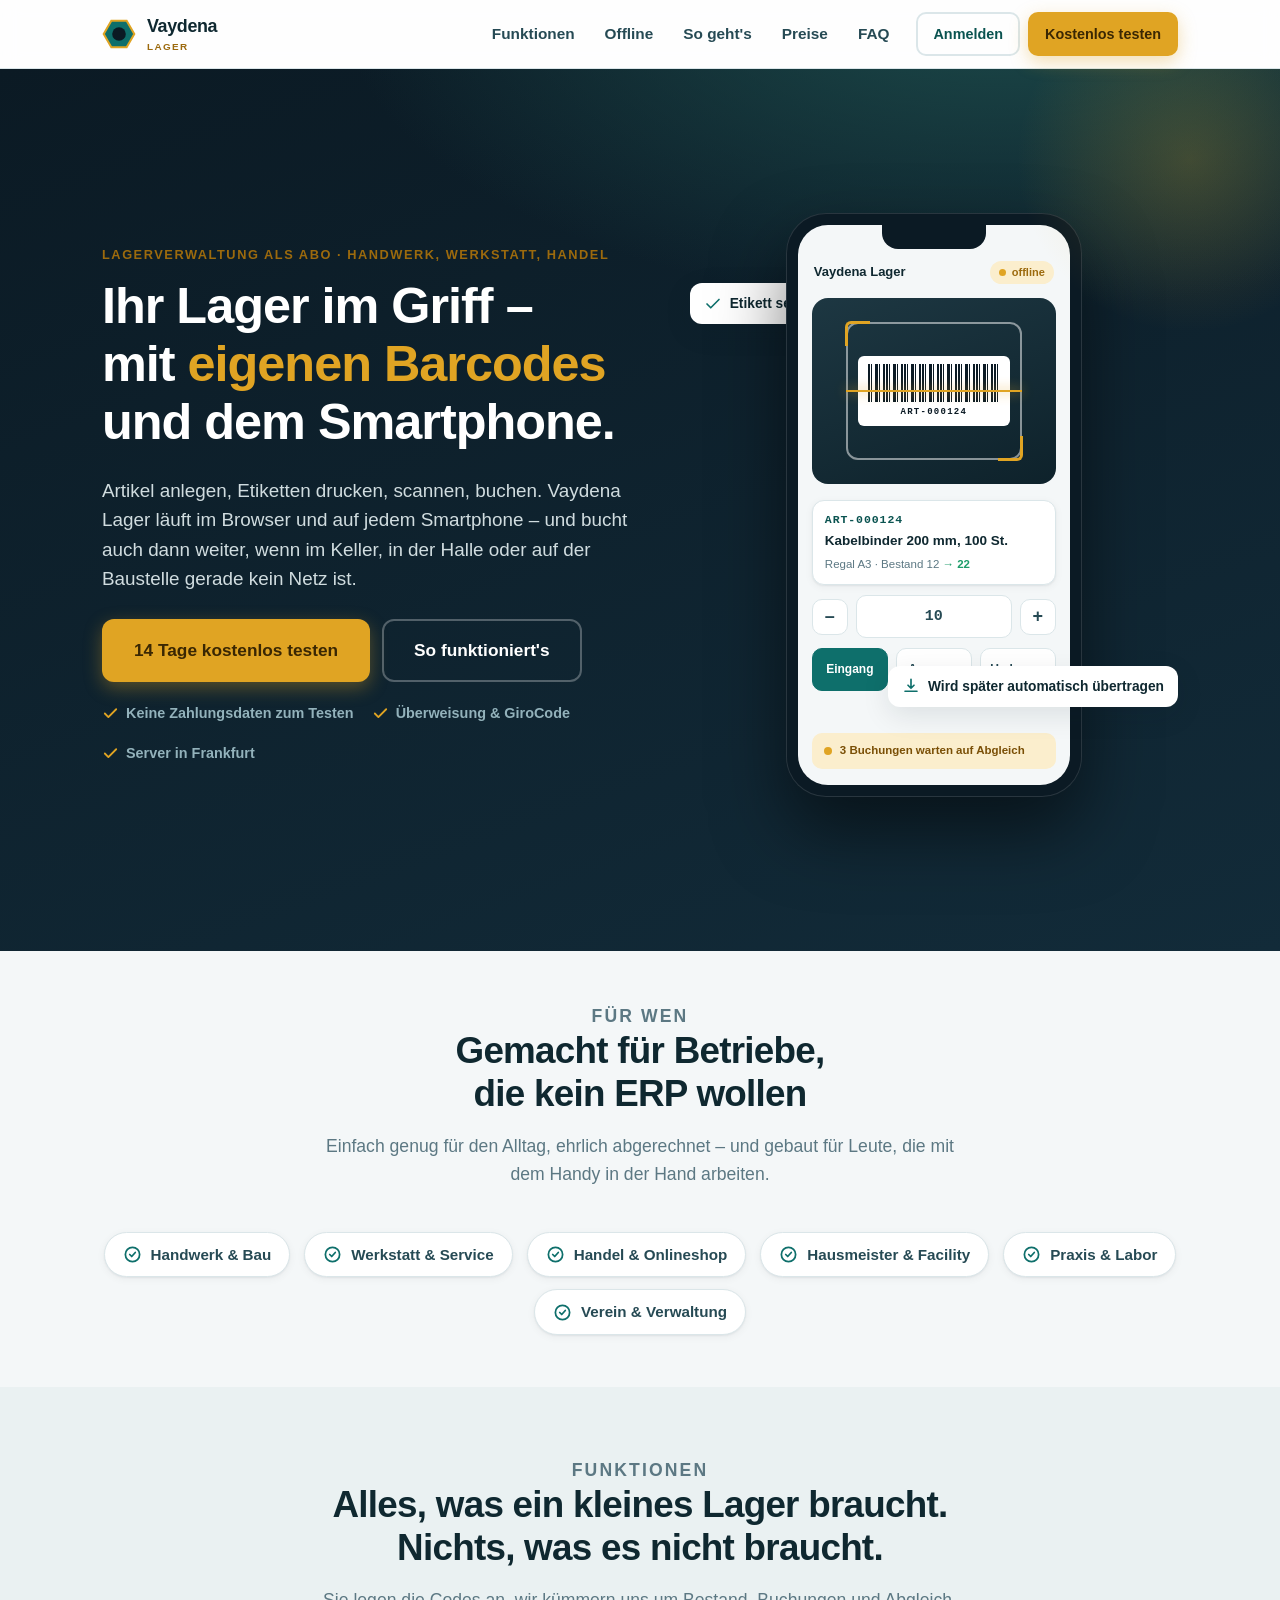
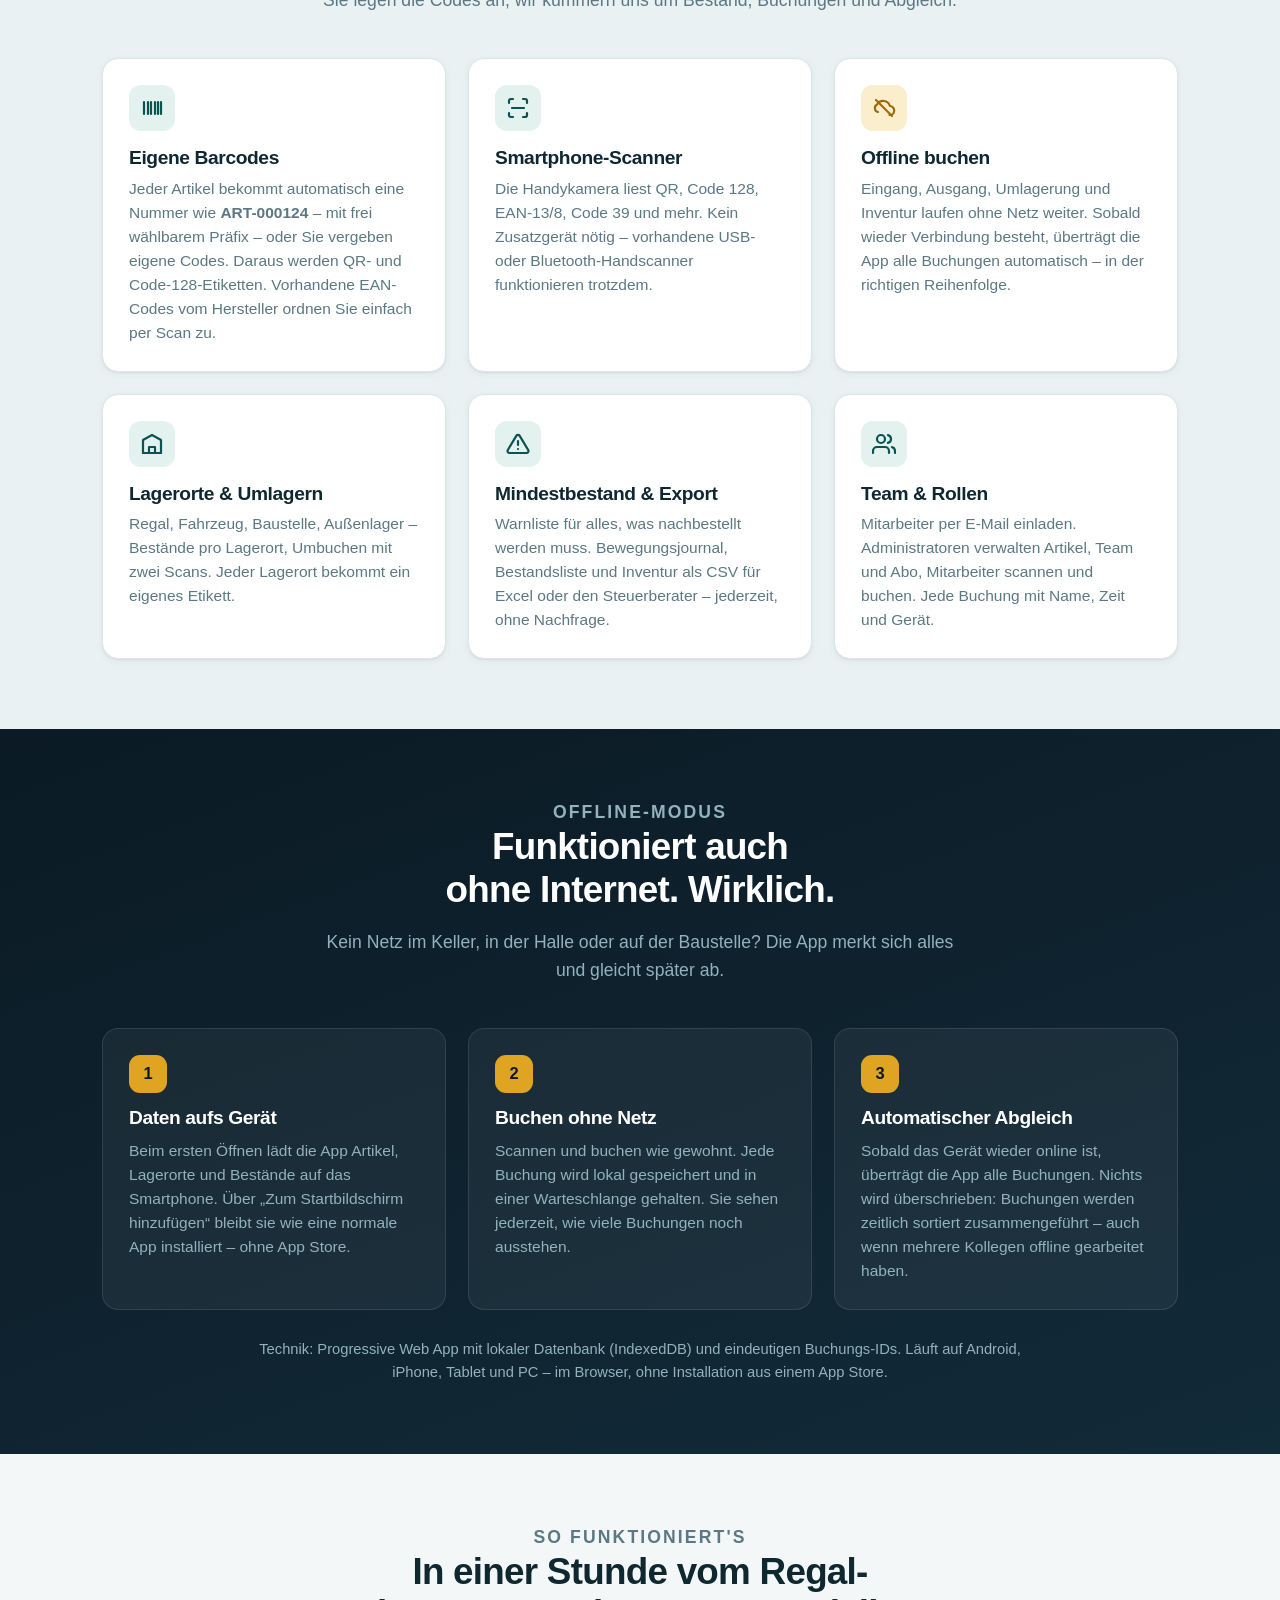
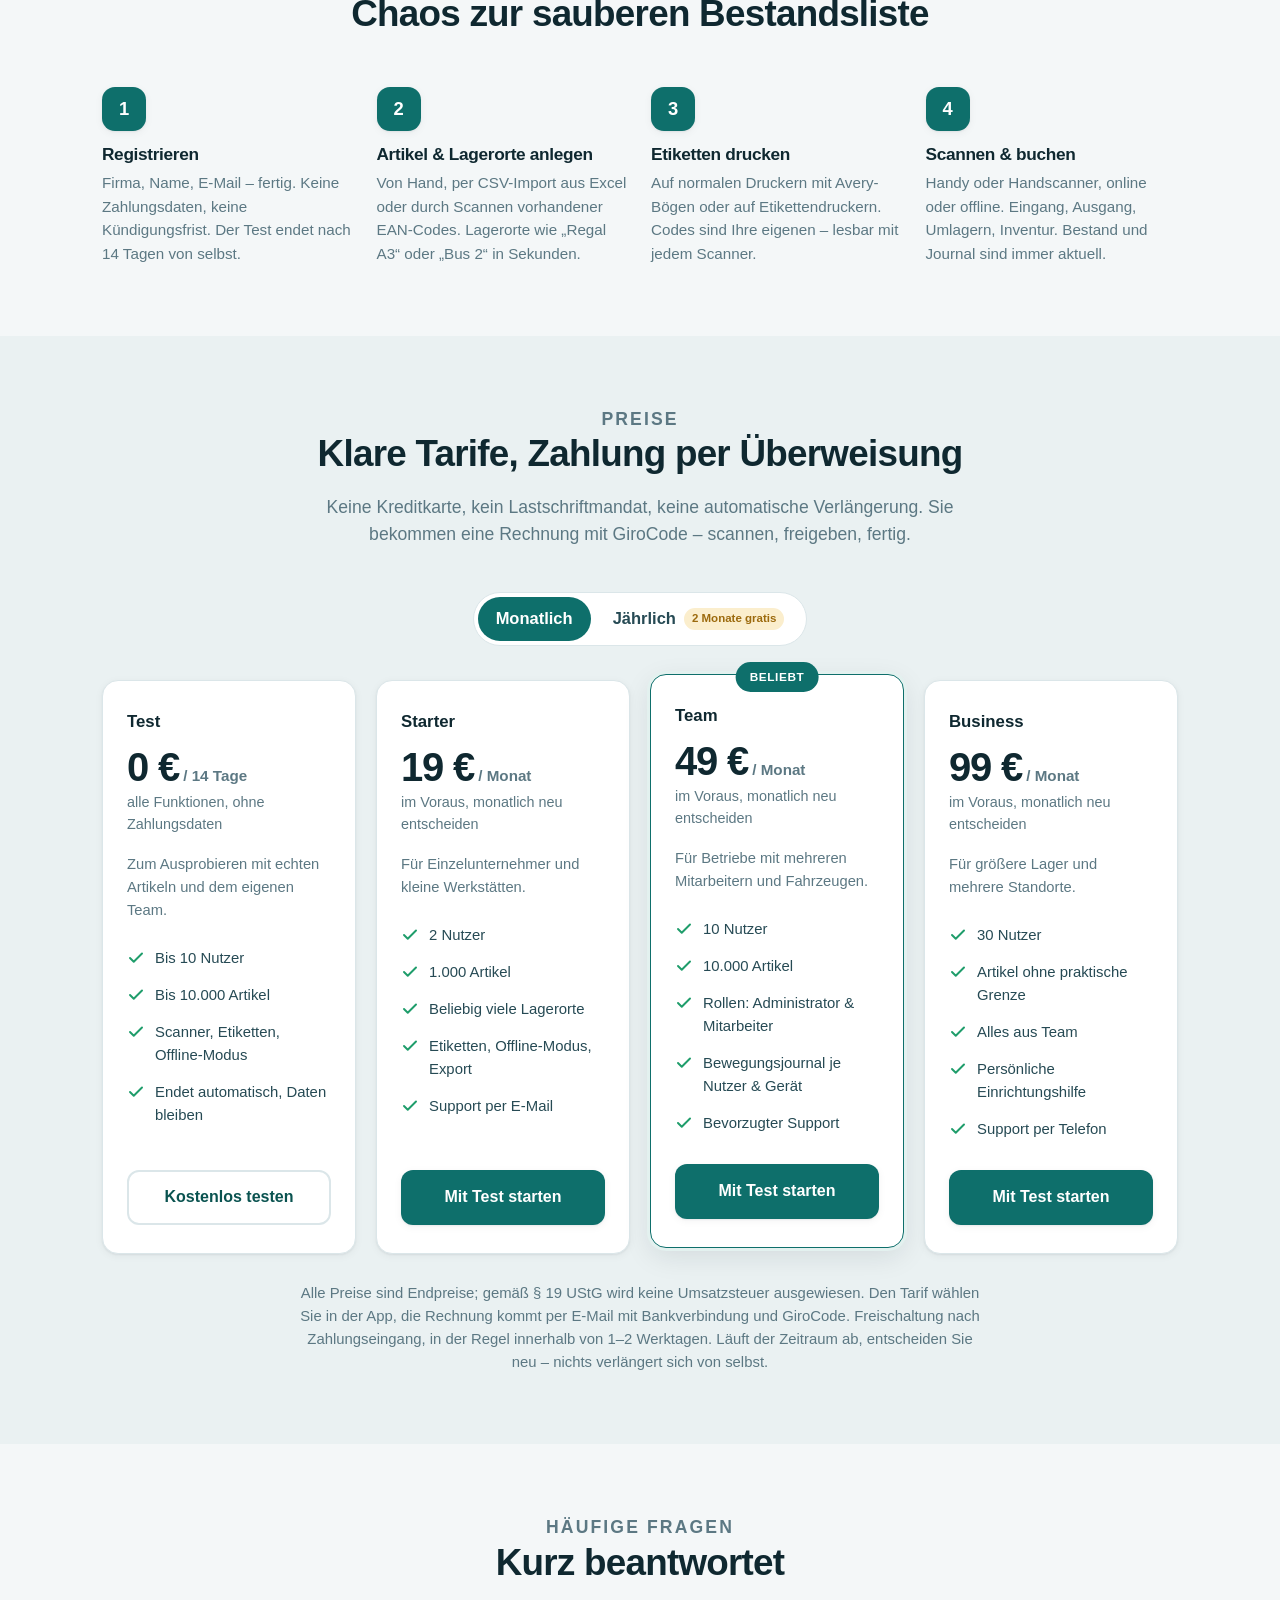
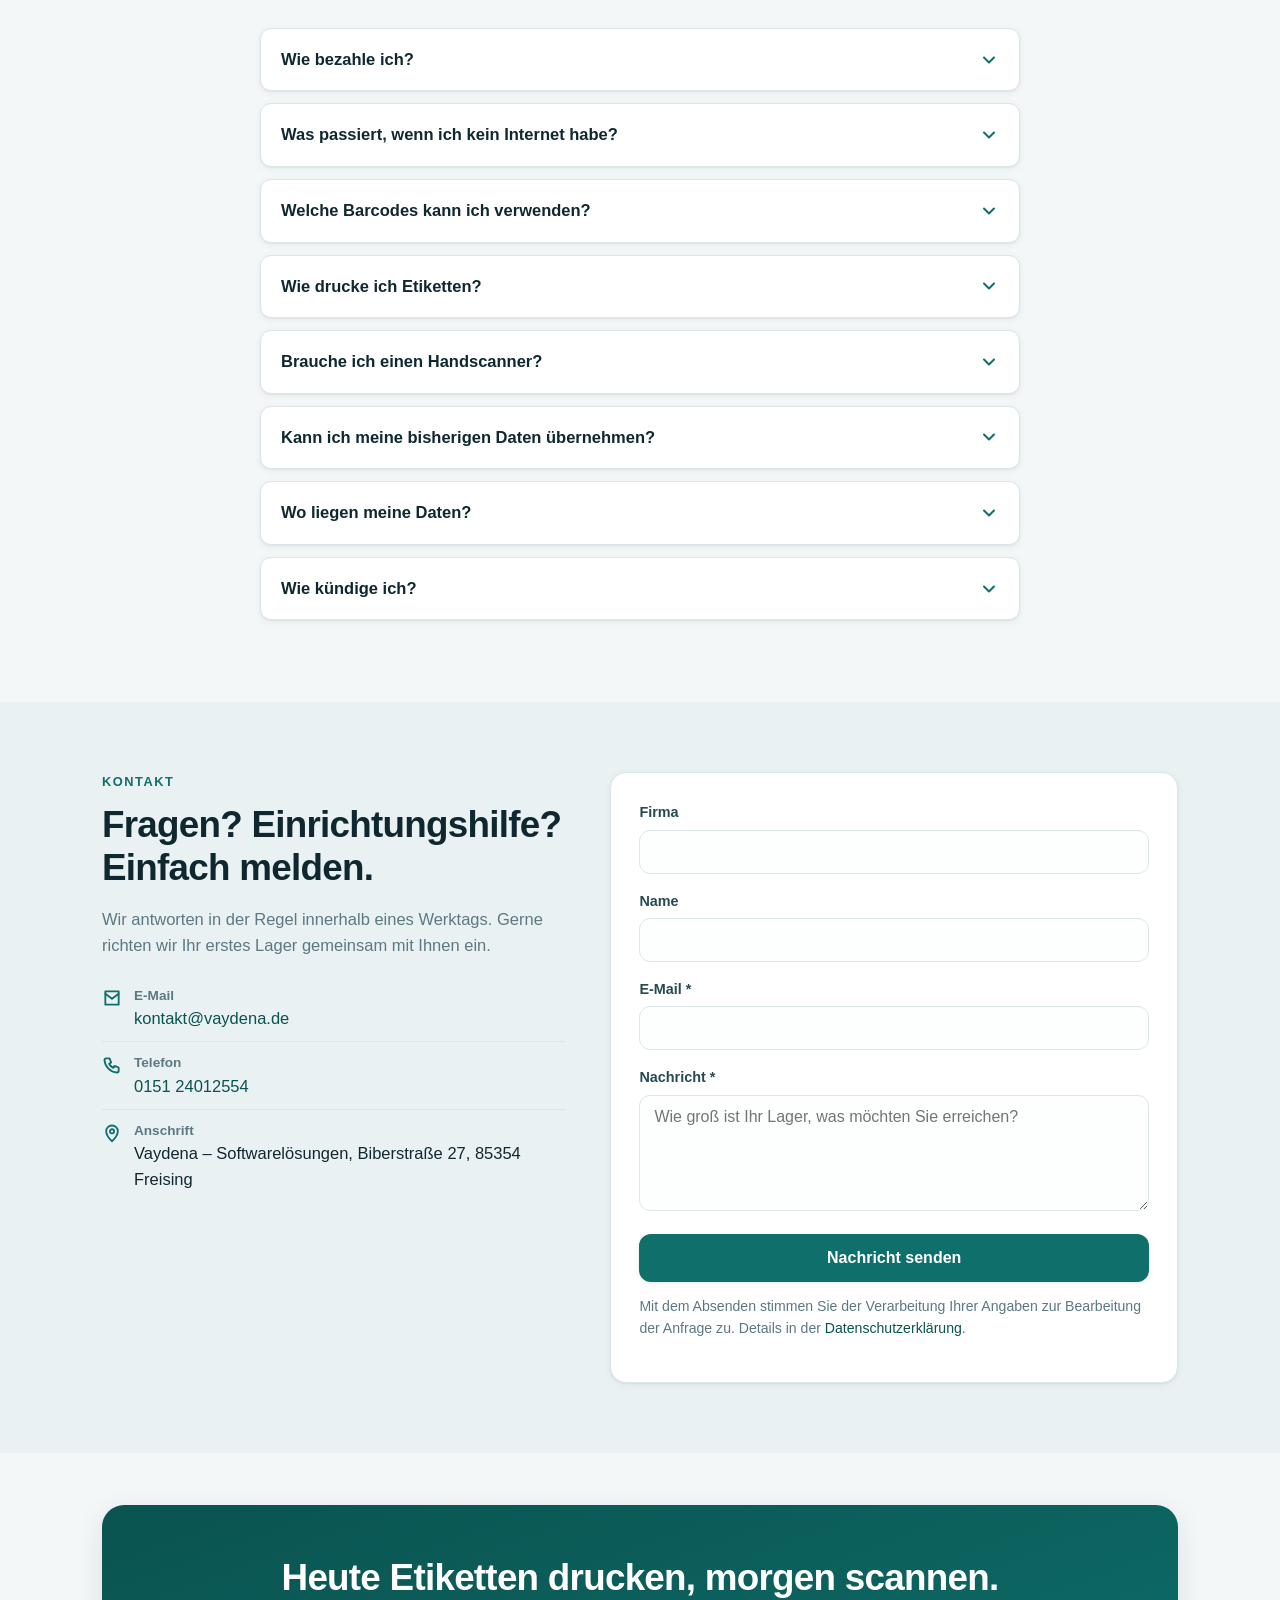
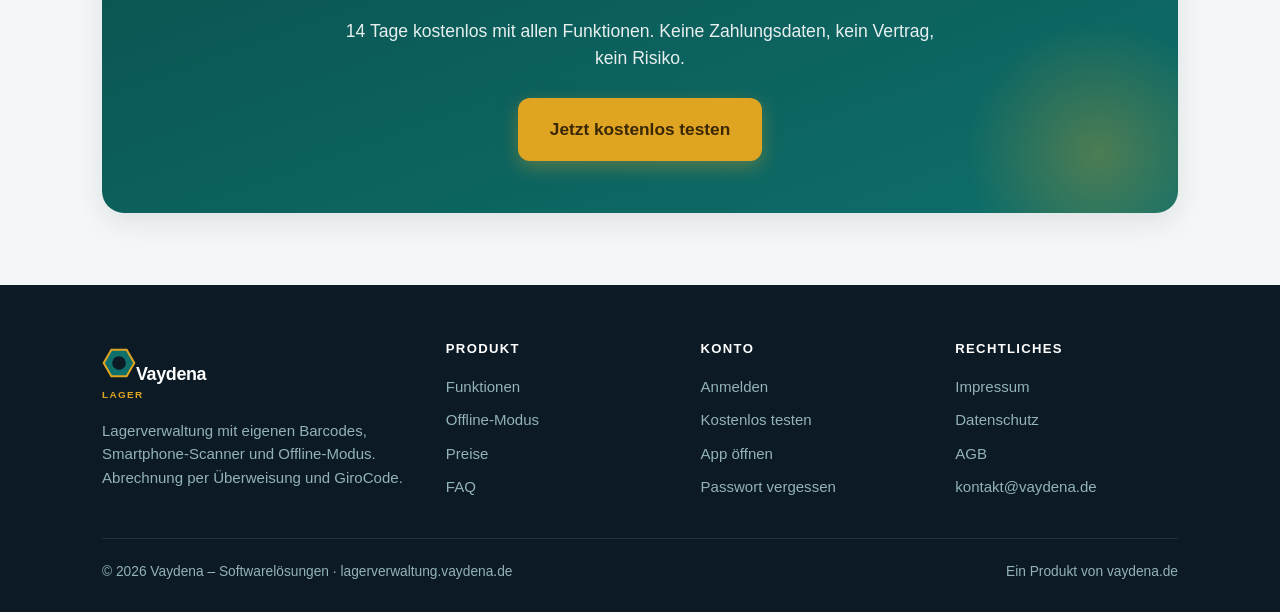
==== index.html @ b8dba784 "Vaydena Lager v1: PWA, Supabase-Functions, Tests und Deploy-Workflow - Statische App (index, registr" ====
<!doctype html>
<html lang="de">
<head>
<meta charset="utf-8">
<meta name="viewport" content="width=device-width,initial-scale=1">
<title>Vaydena Lager – Lagerverwaltung mit eigenen Barcodes, Smartphone-Scanner und Offline-Modus</title>
<meta name="description" content="Lagerverwaltung als Abo für kleine und mittlere Betriebe: Artikel anlegen, eigene Barcode-Etiketten drucken, mit dem Smartphone scannen und buchen – auch ohne Internet. Zahlung per Überweisung und GiroCode. 14 Tage kostenlos testen.">
<link rel="canonical" href="https://lagerverwaltung.vaydena.de/">
<meta property="og:type" content="website">
<meta property="og:title" content="Vaydena Lager – Lagerverwaltung mit Smartphone-Scanner und Offline-Modus">
<meta property="og:description" content="Eigene Barcodes drucken, per Smartphone scannen, offline buchen. Ab 19 € im Monat, Zahlung per Überweisung oder GiroCode.">
<meta property="og:url" content="https://lagerverwaltung.vaydena.de/">
<meta property="og:image" content="https://lagerverwaltung.vaydena.de/assets/icons/icon-512.png">
<meta name="theme-color" content="#0b1a24">
<link rel="icon" href="assets/icons/favicon-32.png" sizes="32x32">
<link rel="apple-touch-icon" href="assets/icons/apple-touch-icon.png">
<link rel="stylesheet" href="assets/app.css">
<style>
  /* Hero-Visual: Smartphone mit Scanner */
  .hero-visual{position:relative;display:flex;justify-content:center;align-items:center;min-height:560px}
  .phone{width:296px;background:#0b1a24;border-radius:40px;padding:12px;position:relative;
    box-shadow:0 34px 70px rgba(0,0,0,.5),0 0 0 1px rgba(255,255,255,.12) inset}
  .phone::before{content:"";position:absolute;top:12px;left:50%;transform:translateX(-50%);width:104px;height:24px;background:#0b1a24;border-radius:0 0 16px 16px;z-index:2}
  .phone-screen{background:#f4f7f8;border-radius:30px;overflow:hidden;min-height:560px;display:flex;flex-direction:column;color:var(--ink)}
  .ph-top{display:flex;justify-content:space-between;align-items:center;padding:36px 16px 10px;font-weight:800;font-size:13px}
  .ph-top .st{font-weight:700;font-size:11px;padding:3px 9px;border-radius:999px;background:var(--gold-l);color:var(--gold-d);display:flex;gap:6px;align-items:center}
  .ph-top .st i{width:7px;height:7px;border-radius:50%;background:var(--gold);display:inline-block}
  .ph-cam{margin:4px 14px;background:linear-gradient(160deg,#1d3742,#0e222b);border-radius:16px;height:186px;position:relative;overflow:hidden;display:grid;place-items:center}
  .ph-frame{position:absolute;inset:24px 34px;border:2px solid rgba(255,255,255,.5);border-radius:12px}
  .ph-frame::before,.ph-frame::after{content:"";position:absolute;width:22px;height:22px;border:3px solid var(--gold)}
  .ph-frame::before{top:-3px;left:-3px;border-right:0;border-bottom:0;border-radius:6px 0 0 0}
  .ph-frame::after{bottom:-3px;right:-3px;border-left:0;border-top:0;border-radius:0 0 6px 0}
  .ph-code{width:152px;background:#fff;border-radius:6px;padding:8px 10px 6px;display:flex;flex-direction:column;align-items:center;gap:4px;position:relative}
  .ph-bars{width:100%;height:38px;background:repeating-linear-gradient(90deg,#0b1a24 0 2px,#fff 2px 3px,#0b1a24 3px 4px,#fff 4px 7px,#0b1a24 7px 10px,#fff 10px 11px,#0b1a24 11px 12px,#fff 12px 15px,#0b1a24 15px 17px,#fff 17px 18px)}
  .ph-code small{font-size:9px;letter-spacing:.14em;color:#0b1a24;font-weight:700;font-family:ui-monospace,Menlo,Consolas,monospace}
  .ph-laser{position:absolute;left:34px;right:34px;height:2px;background:var(--gold);box-shadow:0 0 12px var(--gold);animation:laser 2.4s ease-in-out infinite}
  @keyframes laser{0%,100%{top:40px}50%{top:146px}}
  .ph-hit{margin:12px 14px 0;background:#fff;border:1px solid var(--line);border-radius:12px;padding:10px 12px;box-shadow:var(--shadow-s);font-size:13px}
  .ph-hit b{display:block;font-size:11.5px;color:var(--primary-d);letter-spacing:.08em;font-family:ui-monospace,Menlo,Consolas,monospace}
  .ph-hit span{display:block;font-weight:700;font-size:13.5px;margin:2px 0}
  .ph-hit small{color:var(--muted);font-size:11.5px}
  .ph-hit small em{color:var(--ok);font-style:normal;font-weight:800}
  .ph-qty{display:flex;align-items:center;gap:8px;margin:10px 14px 0;font-size:12px;font-weight:700;color:var(--ink-2)}
  .ph-qty span{flex:1;background:#fff;border:1px solid var(--line);border-radius:10px;padding:9px 12px;text-align:center;font-size:15px;font-family:ui-monospace,Menlo,Consolas,monospace}
  .ph-qty b{width:36px;height:36px;border-radius:10px;background:#fff;border:1px solid var(--line);display:grid;place-items:center;font-size:18px}
  .ph-actions{display:grid;grid-template-columns:1fr 1fr 1fr;gap:8px;margin:10px 14px 0}
  .ph-actions span{display:block;text-align:center;padding:11px 4px;border-radius:10px;font-weight:800;font-size:12px;background:#fff;border:1px solid var(--line);color:var(--ink-2)}
  .ph-actions span.in{background:var(--primary);color:#fff;border-color:var(--primary)}
  .ph-queue{margin:auto 14px 16px;display:flex;align-items:center;gap:8px;font-size:11.5px;color:#7a4f06;background:var(--gold-l);border-radius:10px;padding:9px 12px;font-weight:700}
  .ph-queue i{width:8px;height:8px;border-radius:50%;background:var(--gold);display:inline-block;animation:pulse 1.4s infinite}
  @keyframes pulse{50%{opacity:.3}}
  .hero-visual .tag{position:absolute;background:#fff;color:var(--ink);border-radius:12px;padding:10px 14px;font-weight:700;font-size:.86rem;box-shadow:var(--shadow-m);display:flex;gap:8px;align-items:center;white-space:nowrap}
  .hero-visual .tag svg{width:18px;height:18px;color:var(--primary);flex:0 0 auto}
  .tag.t1{left:0;top:70px}.tag.t2{right:0;bottom:90px}
  @media (max-width:1000px){.hero-visual .tag{display:none}}
  @media (max-width:900px){.hero-visual{min-height:0}.phone{width:270px}.phone-screen{min-height:520px}}

  /* Offline-Erklärung */
  .ofx{background:rgba(255,255,255,.05);border:1px solid rgba(255,255,255,.1);border-radius:var(--radius);padding:26px}
  .ofx .k{display:inline-grid;place-items:center;width:38px;height:38px;border-radius:11px;background:var(--gold);color:var(--navy);font-weight:800;margin-bottom:14px}
  .ofx h3{color:#fff}
  .ofx p{color:var(--navy-muted);margin:0;font-size:.97rem}
  .technote{margin:28px auto 0;text-align:center;color:var(--navy-muted);font-size:.92rem;max-width:52em}

  /* Preise */
  .ptoggle-wrap{text-align:center;margin-bottom:34px}
  .ptoggle{display:inline-flex;background:var(--surface);border:1px solid var(--line);border-radius:999px;padding:4px;gap:4px}
  .ptoggle button{border:0;background:none;padding:9px 18px;border-radius:999px;font:inherit;font-weight:700;color:var(--ink-2);cursor:pointer;display:flex;align-items:center;gap:8px}
  .ptoggle button.on{background:var(--primary);color:#fff}
  .ptoggle .save{font-size:.72rem;background:var(--gold-l);color:var(--gold-d);padding:2px 8px;border-radius:999px}
  .ptoggle button.on .save{background:var(--gold);color:var(--navy)}
  .pricenote{max-width:46em;margin:28px auto 0;text-align:center;color:var(--muted);font-size:.93rem}

  /* Kontakt */
  .contact{display:grid;grid-template-columns:.9fr 1.1fr;gap:44px;align-items:start}
  .contact .card{background:var(--surface);border:1px solid var(--line);border-radius:var(--radius);padding:28px;box-shadow:var(--shadow-s)}
  .contact .kv{display:flex;gap:12px;align-items:flex-start;padding:10px 0;border-bottom:1px solid var(--line)}
  .contact .kv:last-child{border-bottom:0}
  .contact .kv svg{width:20px;height:20px;color:var(--primary);flex:0 0 auto;margin-top:3px}
  .contact .kv b{display:block;font-size:.85rem;color:var(--muted);font-weight:600}
  .hp{position:absolute;left:-9999px;top:-9999px;height:0;width:0;opacity:0}
  @media (max-width:900px){.contact{grid-template-columns:1fr}}
</style>
<script type="application/ld+json">
{"@context":"https://schema.org","@type":"SoftwareApplication","name":"Vaydena Lager","applicationCategory":"BusinessApplication","operatingSystem":"Web, Android, iOS (Progressive Web App)","url":"https://lagerverwaltung.vaydena.de/","description":"Lagerverwaltung mit eigenen Barcodes, Smartphone-Scanner und Offline-Modus. Abrechnung per Überweisung und GiroCode.","offers":[{"@type":"Offer","name":"Starter","price":"19","priceCurrency":"EUR"},{"@type":"Offer","name":"Team","price":"49","priceCurrency":"EUR"},{"@type":"Offer","name":"Business","price":"99","priceCurrency":"EUR"}],"provider":{"@type":"Organization","name":"Vaydena – Softwarelösungen","url":"https://vaydena.de"}}
</script>
</head>
<body>

<header class="site"><div class="wrap">
  <div class="nav">
    <a class="brand" href="index.html" aria-label="Vaydena Lager – Startseite">
      <svg class="logo" viewBox="0 0 40 40" aria-hidden="true"><path d="M38 20 29 35.6H11L2 20 11 4.4h18z" fill="#0e6f6b"/><circle cx="20" cy="20" r="8" fill="#0b1a24"/><path d="M38 20 29 35.6H11L2 20 11 4.4h18z" fill="none" stroke="#e0a423" stroke-width="2.4"/></svg>
      <span>Vaydena<small>Lager</small></span>
    </a>
    <div class="spacer"></div>
    <nav class="nav-links" aria-label="Hauptnavigation">
      <a href="#funktionen">Funktionen</a>
      <a href="#offline">Offline</a>
      <a href="#ablauf">So geht's</a>
      <a href="#preise">Preise</a>
      <a href="#faq">FAQ</a>
    </nav>
    <div class="nav-cta">
      <a class="btn ghost sm" href="anmelden.html">Anmelden</a>
      <a class="btn gold sm" href="registrieren.html">Kostenlos testen</a>
    </div>
    <button class="nav-toggle" aria-label="Menü öffnen"><svg viewBox="0 0 24 24" fill="none" stroke="currentColor" stroke-width="2.2" stroke-linecap="round"><path d="M4 7h16M4 12h16M4 17h16"/></svg></button>
  </div>
  <div class="mobile-menu">
    <a href="#funktionen">Funktionen</a>
    <a href="#offline">Offline-Modus</a>
    <a href="#ablauf">So funktioniert's</a>
    <a href="#preise">Preise</a>
    <a href="#faq">FAQ</a>
    <a href="anmelden.html">Anmelden</a>
    <a href="registrieren.html">Kostenlos testen</a>
  </div>
</div></header>

<section class="hero">
  <div class="wrap">
    <div>
      <p class="eyebrow gold">Lagerverwaltung als Abo · Handwerk, Werkstatt, Handel</p>
      <h1>Ihr Lager im Griff – mit <span class="hl">eigenen Barcodes</span> und dem Smartphone.</h1>
      <p class="lead">Artikel anlegen, Etiketten drucken, scannen, buchen. Vaydena Lager läuft im Browser und auf jedem Smartphone – und bucht auch dann weiter, wenn im Keller, in der Halle oder auf der Baustelle gerade kein Netz ist.</p>
      <div class="cta-row">
        <a class="btn gold lg" href="registrieren.html">14 Tage kostenlos testen</a>
        <a class="btn ghost on-navy lg" href="#ablauf">So funktioniert's</a>
      </div>
      <div class="trustline">
        <span><svg viewBox="0 0 24 24" fill="none" stroke="currentColor" stroke-width="2.6" stroke-linecap="round" stroke-linejoin="round"><path d="M20 6 9 17l-5-5"/></svg>Keine Zahlungsdaten zum Testen</span>
        <span><svg viewBox="0 0 24 24" fill="none" stroke="currentColor" stroke-width="2.6" stroke-linecap="round" stroke-linejoin="round"><path d="M20 6 9 17l-5-5"/></svg>Überweisung &amp; GiroCode</span>
        <span><svg viewBox="0 0 24 24" fill="none" stroke="currentColor" stroke-width="2.6" stroke-linecap="round" stroke-linejoin="round"><path d="M20 6 9 17l-5-5"/></svg>Server in Frankfurt</span>
      </div>
    </div>
    <div class="hero-visual" aria-hidden="true">
      <div class="tag t1"><svg viewBox="0 0 24 24" fill="none" stroke="currentColor" stroke-width="2.2" stroke-linecap="round" stroke-linejoin="round"><path d="M20 6 9 17l-5-5"/></svg>Etikett selbst gedruckt</div>
      <div class="phone"><div class="phone-screen">
        <div class="ph-top"><span>Vaydena Lager</span><span class="st"><i></i>offline</span></div>
        <div class="ph-cam">
          <div class="ph-frame"></div>
          <div class="ph-code"><div class="ph-bars"></div><small>ART-000124</small></div>
          <div class="ph-laser"></div>
        </div>
        <div class="ph-hit"><b>ART-000124</b><span>Kabelbinder 200 mm, 100 St.</span><small>Regal A3 · Bestand 12 <em>→ 22</em></small></div>
        <div class="ph-qty"><b>–</b><span>10</span><b>+</b></div>
        <div class="ph-actions"><span class="in">Eingang</span><span>Ausgang</span><span>Umlagern</span></div>
        <div class="ph-queue"><i></i>3 Buchungen warten auf Abgleich</div>
      </div></div>
      <div class="tag t2"><svg viewBox="0 0 24 24" fill="none" stroke="currentColor" stroke-width="2.2" stroke-linecap="round" stroke-linejoin="round"><path d="M12 3v12M8 11l4 4 4-4M4 19h16"/></svg>Wird später automatisch übertragen</div>
    </div>
  </div>
</section>

<section class="tight">
  <div class="wrap">
    <div class="sec-head"><p class="eyebrow">Für wen</p><h2>Gemacht für Betriebe, die kein ERP wollen</h2><p>Einfach genug für den Alltag, ehrlich abgerechnet – und gebaut für Leute, die mit dem Handy in der Hand arbeiten.</p></div>
    <div class="audience">
      <div class="chip"><svg viewBox="0 0 24 24" fill="none" stroke="currentColor" stroke-width="2.2" stroke-linecap="round" stroke-linejoin="round"><circle cx="12" cy="12" r="9"/><path d="m8.5 12 2.5 2.5 4.5-5"/></svg>Handwerk &amp; Bau</div>
      <div class="chip"><svg viewBox="0 0 24 24" fill="none" stroke="currentColor" stroke-width="2.2" stroke-linecap="round" stroke-linejoin="round"><circle cx="12" cy="12" r="9"/><path d="m8.5 12 2.5 2.5 4.5-5"/></svg>Werkstatt &amp; Service</div>
      <div class="chip"><svg viewBox="0 0 24 24" fill="none" stroke="currentColor" stroke-width="2.2" stroke-linecap="round" stroke-linejoin="round"><circle cx="12" cy="12" r="9"/><path d="m8.5 12 2.5 2.5 4.5-5"/></svg>Handel &amp; Onlineshop</div>
      <div class="chip"><svg viewBox="0 0 24 24" fill="none" stroke="currentColor" stroke-width="2.2" stroke-linecap="round" stroke-linejoin="round"><circle cx="12" cy="12" r="9"/><path d="m8.5 12 2.5 2.5 4.5-5"/></svg>Hausmeister &amp; Facility</div>
      <div class="chip"><svg viewBox="0 0 24 24" fill="none" stroke="currentColor" stroke-width="2.2" stroke-linecap="round" stroke-linejoin="round"><circle cx="12" cy="12" r="9"/><path d="m8.5 12 2.5 2.5 4.5-5"/></svg>Praxis &amp; Labor</div>
      <div class="chip"><svg viewBox="0 0 24 24" fill="none" stroke="currentColor" stroke-width="2.2" stroke-linecap="round" stroke-linejoin="round"><circle cx="12" cy="12" r="9"/><path d="m8.5 12 2.5 2.5 4.5-5"/></svg>Verein &amp; Verwaltung</div>
    </div>
  </div>
</section>

<section id="funktionen" class="alt">
  <div class="wrap">
    <div class="sec-head"><p class="eyebrow">Funktionen</p><h2>Alles, was ein kleines Lager braucht. Nichts, was es nicht braucht.</h2><p>Sie legen die Codes an, wir kümmern uns um Bestand, Buchungen und Abgleich.</p></div>
    <div class="grid g3">
      <div class="feature">
        <div class="ic"><svg viewBox="0 0 24 24" fill="none" stroke="currentColor" stroke-width="2.2" stroke-linecap="round"><path d="M4 6v12M8 6v12M11 6v12M15 6v12M18 6v12M21 6v12"/></svg></div>
        <h3>Eigene Barcodes</h3>
        <p>Jeder Artikel bekommt automatisch eine Nummer wie <b>ART-000124</b> – mit frei wählbarem Präfix – oder Sie vergeben eigene Codes. Daraus werden QR- und Code-128-Etiketten. Vorhandene EAN-Codes vom Hersteller ordnen Sie einfach per Scan zu.</p>
      </div>
      <div class="feature">
        <div class="ic"><svg viewBox="0 0 24 24" fill="none" stroke="currentColor" stroke-width="2.2" stroke-linecap="round" stroke-linejoin="round"><path d="M3 7V5a2 2 0 0 1 2-2h2M17 3h2a2 2 0 0 1 2 2v2M21 17v2a2 2 0 0 1-2 2h-2M7 21H5a2 2 0 0 1-2-2v-2M6 12h12"/></svg></div>
        <h3>Smartphone-Scanner</h3>
        <p>Die Handykamera liest QR, Code 128, EAN-13/8, Code 39 und mehr. Kein Zusatzgerät nötig – vorhandene USB- oder Bluetooth-Handscanner funktionieren trotzdem.</p>
      </div>
      <div class="feature gold">
        <div class="ic"><svg viewBox="0 0 24 24" fill="none" stroke="currentColor" stroke-width="2.2" stroke-linecap="round" stroke-linejoin="round"><path d="M17.5 19a4.5 4.5 0 0 0 .4-9A7 7 0 0 0 5.1 8.5 4 4 0 0 0 6 16"/><path d="m4 4 16 16"/></svg></div>
        <h3>Offline buchen</h3>
        <p>Eingang, Ausgang, Umlagerung und Inventur laufen ohne Netz weiter. Sobald wieder Verbindung besteht, überträgt die App alle Buchungen automatisch – in der richtigen Reihenfolge.</p>
      </div>
      <div class="feature">
        <div class="ic"><svg viewBox="0 0 24 24" fill="none" stroke="currentColor" stroke-width="2.2" stroke-linecap="round" stroke-linejoin="round"><path d="M3 21V8l9-5 9 5v13"/><path d="M9 21v-6h6v6M3 21h18"/></svg></div>
        <h3>Lagerorte &amp; Umlagern</h3>
        <p>Regal, Fahrzeug, Baustelle, Außenlager – Bestände pro Lagerort, Umbuchen mit zwei Scans. Jeder Lagerort bekommt ein eigenes Etikett.</p>
      </div>
      <div class="feature">
        <div class="ic"><svg viewBox="0 0 24 24" fill="none" stroke="currentColor" stroke-width="2.2" stroke-linecap="round" stroke-linejoin="round"><path d="M12 9v4M12 17h.01"/><path d="M10.3 3.9 1.8 18a2 2 0 0 0 1.7 3h17a2 2 0 0 0 1.7-3L13.7 3.9a2 2 0 0 0-3.4 0Z"/></svg></div>
        <h3>Mindestbestand &amp; Export</h3>
        <p>Warnliste für alles, was nachbestellt werden muss. Bewegungsjournal, Bestandsliste und Inventur als CSV für Excel oder den Steuerberater – jederzeit, ohne Nachfrage.</p>
      </div>
      <div class="feature">
        <div class="ic"><svg viewBox="0 0 24 24" fill="none" stroke="currentColor" stroke-width="2.2" stroke-linecap="round" stroke-linejoin="round"><path d="M17 21v-2a4 4 0 0 0-4-4H5a4 4 0 0 0-4 4v2"/><circle cx="9" cy="7" r="4"/><path d="M23 21v-2a4 4 0 0 0-3-3.87M16 3.13a4 4 0 0 1 0 7.75"/></svg></div>
        <h3>Team &amp; Rollen</h3>
        <p>Mitarbeiter per E-Mail einladen. Administratoren verwalten Artikel, Team und Abo, Mitarbeiter scannen und buchen. Jede Buchung mit Name, Zeit und Gerät.</p>
      </div>
    </div>
  </div>
</section>

<section id="offline" class="navy-sec">
  <div class="wrap">
    <div class="sec-head"><p class="eyebrow gold">Offline-Modus</p><h2>Funktioniert auch ohne Internet. Wirklich.</h2><p>Kein Netz im Keller, in der Halle oder auf der Baustelle? Die App merkt sich alles und gleicht später ab.</p></div>
    <div class="grid g3">
      <div class="ofx"><div class="k">1</div><h3>Daten aufs Gerät</h3><p>Beim ersten Öffnen lädt die App Artikel, Lagerorte und Bestände auf das Smartphone. Über „Zum Startbildschirm hinzufügen“ bleibt sie wie eine normale App installiert – ohne App Store.</p></div>
      <div class="ofx"><div class="k">2</div><h3>Buchen ohne Netz</h3><p>Scannen und buchen wie gewohnt. Jede Buchung wird lokal gespeichert und in einer Warteschlange gehalten. Sie sehen jederzeit, wie viele Buchungen noch ausstehen.</p></div>
      <div class="ofx"><div class="k">3</div><h3>Automatischer Abgleich</h3><p>Sobald das Gerät wieder online ist, überträgt die App alle Buchungen. Nichts wird überschrieben: Buchungen werden zeitlich sortiert zusammengeführt – auch wenn mehrere Kollegen offline gearbeitet haben.</p></div>
    </div>
    <p class="technote">Technik: Progressive Web App mit lokaler Datenbank (IndexedDB) und eindeutigen Buchungs-IDs. Läuft auf Android, iPhone, Tablet und PC – im Browser, ohne Installation aus einem App Store.</p>
  </div>
</section>

<section id="ablauf">
  <div class="wrap">
    <div class="sec-head"><p class="eyebrow">So funktioniert's</p><h2>In einer Stunde vom Regal-Chaos zur sauberen Bestandsliste</h2></div>
    <div class="steps">
      <div class="step"><div class="n">1</div><h3>Registrieren</h3><p>Firma, Name, E-Mail – fertig. Keine Zahlungsdaten, keine Kündigungsfrist. Der Test endet nach 14 Tagen von selbst.</p></div>
      <div class="step"><div class="n">2</div><h3>Artikel &amp; Lagerorte anlegen</h3><p>Von Hand, per CSV-Import aus Excel oder durch Scannen vorhandener EAN-Codes. Lagerorte wie „Regal A3“ oder „Bus 2“ in Sekunden.</p></div>
      <div class="step"><div class="n">3</div><h3>Etiketten drucken</h3><p>Auf normalen Druckern mit Avery-Bögen oder auf Etikettendruckern. Codes sind Ihre eigenen – lesbar mit jedem Scanner.</p></div>
      <div class="step"><div class="n">4</div><h3>Scannen &amp; buchen</h3><p>Handy oder Handscanner, online oder offline. Eingang, Ausgang, Umlagern, Inventur. Bestand und Journal sind immer aktuell.</p></div>
    </div>
  </div>
</section>

<section id="preise" class="alt">
  <div class="wrap">
    <div class="sec-head"><p class="eyebrow">Preise</p><h2>Klare Tarife, Zahlung per Überweisung</h2><p>Keine Kreditkarte, kein Lastschriftmandat, keine automatische Verlängerung. Sie bekommen eine Rechnung mit GiroCode – scannen, freigeben, fertig.</p></div>
    <div class="ptoggle-wrap">
      <div class="ptoggle" role="group" aria-label="Abrechnungszeitraum">
        <button type="button" class="on" data-period="monat">Monatlich</button>
        <button type="button" data-period="jahr">Jährlich <span class="save">2 Monate gratis</span></button>
      </div>
    </div>
    <div class="tiers">
      <div class="tier">
        <div class="tname">Test</div>
        <div class="price">0 €<small> / 14 Tage</small></div>
        <div class="per">alle Funktionen, ohne Zahlungsdaten</div>
        <p class="desc">Zum Ausprobieren mit echten Artikeln und dem eigenen Team.</p>
        <ul>
          <li><svg viewBox="0 0 24 24" fill="none" stroke="currentColor" stroke-width="2.6" stroke-linecap="round" stroke-linejoin="round"><path d="M20 6 9 17l-5-5"/></svg>Bis 10 Nutzer</li>
          <li><svg viewBox="0 0 24 24" fill="none" stroke="currentColor" stroke-width="2.6" stroke-linecap="round" stroke-linejoin="round"><path d="M20 6 9 17l-5-5"/></svg>Bis 10.000 Artikel</li>
          <li><svg viewBox="0 0 24 24" fill="none" stroke="currentColor" stroke-width="2.6" stroke-linecap="round" stroke-linejoin="round"><path d="M20 6 9 17l-5-5"/></svg>Scanner, Etiketten, Offline-Modus</li>
          <li><svg viewBox="0 0 24 24" fill="none" stroke="currentColor" stroke-width="2.6" stroke-linecap="round" stroke-linejoin="round"><path d="M20 6 9 17l-5-5"/></svg>Endet automatisch, Daten bleiben</li>
        </ul>
        <a class="btn ghost block" href="registrieren.html">Kostenlos testen</a>
      </div>
      <div class="tier">
        <div class="tname">Starter</div>
        <div class="price" data-m="19" data-j="190">19 €<small> / Monat</small></div>
        <div class="per" data-per-m="im Voraus, monatlich neu entscheiden" data-per-j="im Voraus, entspricht 15,83 € / Monat">im Voraus, monatlich neu entscheiden</div>
        <p class="desc">Für Einzelunternehmer und kleine Werkstätten.</p>
        <ul>
          <li><svg viewBox="0 0 24 24" fill="none" stroke="currentColor" stroke-width="2.6" stroke-linecap="round" stroke-linejoin="round"><path d="M20 6 9 17l-5-5"/></svg>2 Nutzer</li>
          <li><svg viewBox="0 0 24 24" fill="none" stroke="currentColor" stroke-width="2.6" stroke-linecap="round" stroke-linejoin="round"><path d="M20 6 9 17l-5-5"/></svg>1.000 Artikel</li>
          <li><svg viewBox="0 0 24 24" fill="none" stroke="currentColor" stroke-width="2.6" stroke-linecap="round" stroke-linejoin="round"><path d="M20 6 9 17l-5-5"/></svg>Beliebig viele Lagerorte</li>
          <li><svg viewBox="0 0 24 24" fill="none" stroke="currentColor" stroke-width="2.6" stroke-linecap="round" stroke-linejoin="round"><path d="M20 6 9 17l-5-5"/></svg>Etiketten, Offline-Modus, Export</li>
          <li><svg viewBox="0 0 24 24" fill="none" stroke="currentColor" stroke-width="2.6" stroke-linecap="round" stroke-linejoin="round"><path d="M20 6 9 17l-5-5"/></svg>Support per E-Mail</li>
        </ul>
        <a class="btn primary block" href="registrieren.html">Mit Test starten</a>
      </div>
      <div class="tier pop">
        <div class="badge">Beliebt</div>
        <div class="tname">Team</div>
        <div class="price" data-m="49" data-j="490">49 €<small> / Monat</small></div>
        <div class="per" data-per-m="im Voraus, monatlich neu entscheiden" data-per-j="im Voraus, entspricht 40,83 € / Monat">im Voraus, monatlich neu entscheiden</div>
        <p class="desc">Für Betriebe mit mehreren Mitarbeitern und Fahrzeugen.</p>
        <ul>
          <li><svg viewBox="0 0 24 24" fill="none" stroke="currentColor" stroke-width="2.6" stroke-linecap="round" stroke-linejoin="round"><path d="M20 6 9 17l-5-5"/></svg>10 Nutzer</li>
          <li><svg viewBox="0 0 24 24" fill="none" stroke="currentColor" stroke-width="2.6" stroke-linecap="round" stroke-linejoin="round"><path d="M20 6 9 17l-5-5"/></svg>10.000 Artikel</li>
          <li><svg viewBox="0 0 24 24" fill="none" stroke="currentColor" stroke-width="2.6" stroke-linecap="round" stroke-linejoin="round"><path d="M20 6 9 17l-5-5"/></svg>Rollen: Administrator &amp; Mitarbeiter</li>
          <li><svg viewBox="0 0 24 24" fill="none" stroke="currentColor" stroke-width="2.6" stroke-linecap="round" stroke-linejoin="round"><path d="M20 6 9 17l-5-5"/></svg>Bewegungsjournal je Nutzer &amp; Gerät</li>
          <li><svg viewBox="0 0 24 24" fill="none" stroke="currentColor" stroke-width="2.6" stroke-linecap="round" stroke-linejoin="round"><path d="M20 6 9 17l-5-5"/></svg>Bevorzugter Support</li>
        </ul>
        <a class="btn primary block" href="registrieren.html">Mit Test starten</a>
      </div>
      <div class="tier">
        <div class="tname">Business</div>
        <div class="price" data-m="99" data-j="990">99 €<small> / Monat</small></div>
        <div class="per" data-per-m="im Voraus, monatlich neu entscheiden" data-per-j="im Voraus, entspricht 82,50 € / Monat">im Voraus, monatlich neu entscheiden</div>
        <p class="desc">Für größere Lager und mehrere Standorte.</p>
        <ul>
          <li><svg viewBox="0 0 24 24" fill="none" stroke="currentColor" stroke-width="2.6" stroke-linecap="round" stroke-linejoin="round"><path d="M20 6 9 17l-5-5"/></svg>30 Nutzer</li>
          <li><svg viewBox="0 0 24 24" fill="none" stroke="currentColor" stroke-width="2.6" stroke-linecap="round" stroke-linejoin="round"><path d="M20 6 9 17l-5-5"/></svg>Artikel ohne praktische Grenze</li>
          <li><svg viewBox="0 0 24 24" fill="none" stroke="currentColor" stroke-width="2.6" stroke-linecap="round" stroke-linejoin="round"><path d="M20 6 9 17l-5-5"/></svg>Alles aus Team</li>
          <li><svg viewBox="0 0 24 24" fill="none" stroke="currentColor" stroke-width="2.6" stroke-linecap="round" stroke-linejoin="round"><path d="M20 6 9 17l-5-5"/></svg>Persönliche Einrichtungshilfe</li>
          <li><svg viewBox="0 0 24 24" fill="none" stroke="currentColor" stroke-width="2.6" stroke-linecap="round" stroke-linejoin="round"><path d="M20 6 9 17l-5-5"/></svg>Support per Telefon</li>
        </ul>
        <a class="btn primary block" href="registrieren.html">Mit Test starten</a>
      </div>
    </div>
    <p class="pricenote">Alle Preise sind Endpreise; gemäß § 19 UStG wird keine Umsatzsteuer ausgewiesen. Den Tarif wählen Sie in der App, die Rechnung kommt per E-Mail mit Bankverbindung und GiroCode. Freischaltung nach Zahlungseingang, in der Regel innerhalb von 1–2 Werktagen. Läuft der Zeitraum ab, entscheiden Sie neu – nichts verlängert sich von selbst.</p>
  </div>
</section>

<section id="faq">
  <div class="wrap">
    <div class="sec-head"><p class="eyebrow">Häufige Fragen</p><h2>Kurz beantwortet</h2></div>
    <div class="faq">
      <details><summary>Wie bezahle ich?<svg class="chev" width="20" height="20" viewBox="0 0 24 24" fill="none" stroke="currentColor" stroke-width="2.4" stroke-linecap="round" stroke-linejoin="round"><path d="m6 9 6 6 6-6"/></svg></summary><p>Per Überweisung. Sie wählen in der App einen Tarif und erhalten sofort eine Rechnung mit unserer Bankverbindung, Verwendungszweck und einem GiroCode. Den GiroCode scannen Sie mit Ihrer Banking-App – Betrag und Verwendungszweck sind dann bereits ausgefüllt. Nach Zahlungseingang schalten wir den Tarif frei; bis dahin läuft Ihr Test bzw. der bisherige Zeitraum weiter.</p></details>
      <details><summary>Was passiert, wenn ich kein Internet habe?<svg class="chev" width="20" height="20" viewBox="0 0 24 24" fill="none" stroke="currentColor" stroke-width="2.4" stroke-linecap="round" stroke-linejoin="round"><path d="m6 9 6 6 6-6"/></svg></summary><p>Sie arbeiten einfach weiter. Artikel, Lagerorte und Bestände sind auf dem Gerät gespeichert, jede Buchung landet in einer Warteschlange. Sobald wieder Netz da ist, überträgt die App alles automatisch. Der Bestand auf Ihrem Gerät berücksichtigt die wartenden Buchungen bereits.</p></details>
      <details><summary>Welche Barcodes kann ich verwenden?<svg class="chev" width="20" height="20" viewBox="0 0 24 24" fill="none" stroke="currentColor" stroke-width="2.4" stroke-linecap="round" stroke-linejoin="round"><path d="m6 9 6 6 6-6"/></svg></summary><p>Ihre eigenen: Die App vergibt fortlaufende Nummern mit Ihrem Präfix (z. B. KB-000017) oder Sie tragen beliebige Codes ein. Gedruckt wird als QR-Code oder Code 128. Zusätzlich lassen sich vorhandene EAN-13/EAN-8/UPC-Codes vom Hersteller einem Artikel zuordnen – ein Artikel kann mehrere Codes haben.</p></details>
      <details><summary>Wie drucke ich Etiketten?<svg class="chev" width="20" height="20" viewBox="0 0 24 24" fill="none" stroke="currentColor" stroke-width="2.4" stroke-linecap="round" stroke-linejoin="round"><path d="m6 9 6 6 6-6"/></svg></summary><p>Auf jedem normalen Drucker mit A4-Etikettenbögen (z. B. Avery Zweckform 3474, 3651, 3422, 4780, 3659 oder eigene Maße). Einzeletiketten gehen über den Druckdialog auf Etikettendrucker von Brother, Dymo, Zebra und anderen. Der Bogen wird im Browser erzeugt – keine Zusatzsoftware.</p></details>
      <details><summary>Brauche ich einen Handscanner?<svg class="chev" width="20" height="20" viewBox="0 0 24 24" fill="none" stroke="currentColor" stroke-width="2.4" stroke-linecap="round" stroke-linejoin="round"><path d="m6 9 6 6 6-6"/></svg></summary><p>Nein. Die Kamera des Smartphones oder Tablets reicht. Wenn Sie bereits USB- oder Bluetooth-Scanner besitzen, funktionieren diese ebenfalls – sie geben den Code wie eine Tastatur ein, die App erkennt das automatisch.</p></details>
      <details><summary>Kann ich meine bisherigen Daten übernehmen?<svg class="chev" width="20" height="20" viewBox="0 0 24 24" fill="none" stroke="currentColor" stroke-width="2.4" stroke-linecap="round" stroke-linejoin="round"><path d="m6 9 6 6 6-6"/></svg></summary><p>Ja. Artikel importieren Sie als CSV-Datei aus Excel (Artikelnummer, Bezeichnung, Einheit, Mindestbestand, EAN). Und Ihre Daten gehören Ihnen: Bestände und Bewegungen lassen sich jederzeit als CSV oder JSON exportieren.</p></details>
      <details><summary>Wo liegen meine Daten?<svg class="chev" width="20" height="20" viewBox="0 0 24 24" fill="none" stroke="currentColor" stroke-width="2.4" stroke-linecap="round" stroke-linejoin="round"><path d="m6 9 6 6 6-6"/></svg></summary><p>In einem Rechenzentrum in Frankfurt am Main (Supabase, EU), verschlüsselt übertragen und täglich gesichert. Die Kamera wird nur lokal zum Lesen der Codes genutzt – es werden keine Bilder übertragen. Einen Vertrag zur Auftragsverarbeitung stellen wir auf Anfrage bereit.</p></details>
      <details><summary>Wie kündige ich?<svg class="chev" width="20" height="20" viewBox="0 0 24 24" fill="none" stroke="currentColor" stroke-width="2.4" stroke-linecap="round" stroke-linejoin="round"><path d="m6 9 6 6 6-6"/></svg></summary><p>Gar nicht nötig. Es gibt keine automatische Verlängerung und keine Abbuchung. Läuft der bezahlte Zeitraum ab, erinnern wir Sie vorher per E-Mail; ohne neue Zahlung wird der Zugang nach einer Kulanzfrist von 7 Tagen auf Lesen und Export beschränkt. Auf Wunsch löschen wir alle Daten sofort.</p></details>
    </div>
  </div>
</section>

<section id="kontakt" class="alt">
  <div class="wrap">
    <div class="contact">
      <div>
        <p class="eyebrow">Kontakt</p>
        <h2>Fragen? Einrichtungshilfe? Einfach melden.</h2>
        <p class="muted">Wir antworten in der Regel innerhalb eines Werktags. Gerne richten wir Ihr erstes Lager gemeinsam mit Ihnen ein.</p>
        <div class="kv"><svg viewBox="0 0 24 24" fill="none" stroke="currentColor" stroke-width="2.2" stroke-linecap="round" stroke-linejoin="round"><path d="M4 4h16v16H4z"/><path d="m4 7 8 6 8-6"/></svg><div><b>E-Mail</b><a href="mailto:kontakt@vaydena.de">kontakt@vaydena.de</a></div></div>
        <div class="kv"><svg viewBox="0 0 24 24" fill="none" stroke="currentColor" stroke-width="2.2" stroke-linecap="round" stroke-linejoin="round"><path d="M5 4h4l2 5-2.5 1.5a11 11 0 0 0 5 5L15 13l5 2v4a2 2 0 0 1-2 2A16 16 0 0 1 3 6a2 2 0 0 1 2-2"/></svg><div><b>Telefon</b><a href="tel:+4915124012554">0151 24012554</a></div></div>
        <div class="kv"><svg viewBox="0 0 24 24" fill="none" stroke="currentColor" stroke-width="2.2" stroke-linecap="round" stroke-linejoin="round"><path d="M12 22s7-6.5 7-12a7 7 0 0 0-14 0c0 5.5 7 12 7 12Z"/><circle cx="12" cy="10" r="2.5"/></svg><div><b>Anschrift</b>Vaydena – Softwarelösungen, Biberstraße 27, 85354 Freising</div></div>
      </div>
      <form class="card" id="leadForm" novalidate>
        <div id="leadMsg" class="msg" role="status"></div>
        <div class="field"><label for="lf-firma">Firma</label><input id="lf-firma" name="firma" type="text" maxlength="200" autocomplete="organization"></div>
        <div class="field"><label for="lf-name">Name</label><input id="lf-name" name="name" type="text" maxlength="120" autocomplete="name"></div>
        <div class="field"><label for="lf-email">E-Mail *</label><input id="lf-email" name="email" type="email" required maxlength="200" autocomplete="email"></div>
        <div class="field"><label for="lf-msg">Nachricht *</label><textarea id="lf-msg" name="nachricht" rows="5" required maxlength="3000" placeholder="Wie groß ist Ihr Lager, was möchten Sie erreichen?"></textarea></div>
        <div class="hp" aria-hidden="true"><label>Website<input name="website" type="text" tabindex="-1" autocomplete="off"></label></div>
        <button class="btn primary block" type="submit">Nachricht senden</button>
        <p class="formnote">Mit dem Absenden stimmen Sie der Verarbeitung Ihrer Angaben zur Bearbeitung der Anfrage zu. Details in der <a href="datenschutz.html">Datenschutzerklärung</a>.</p>
      </form>
    </div>
  </div>
</section>

<section class="tight">
  <div class="wrap">
    <div class="ctaband center">
      <h2>Heute Etiketten drucken, morgen scannen.</h2>
      <p>14 Tage kostenlos mit allen Funktionen. Keine Zahlungsdaten, kein Vertrag, kein Risiko.</p>
      <a class="btn gold lg" href="registrieren.html">Jetzt kostenlos testen</a>
    </div>
  </div>
</section>

<footer class="site"><div class="wrap">
  <div class="cols">
    <div>
      <a class="brand" href="index.html"><svg class="logo" viewBox="0 0 40 40" aria-hidden="true"><path d="M38 20 29 35.6H11L2 20 11 4.4h18z" fill="#0e6f6b"/><circle cx="20" cy="20" r="8" fill="#0b1a24"/><path d="M38 20 29 35.6H11L2 20 11 4.4h18z" fill="none" stroke="#e0a423" stroke-width="2.4"/></svg><span>Vaydena<small>Lager</small></span></a>
      <p>Lagerverwaltung mit eigenen Barcodes, Smartphone-Scanner und Offline-Modus. Abrechnung per Überweisung und GiroCode.</p>
    </div>
    <div><h4>Produkt</h4><a href="#funktionen">Funktionen</a><a href="#offline">Offline-Modus</a><a href="#preise">Preise</a><a href="#faq">FAQ</a></div>
    <div><h4>Konto</h4><a href="anmelden.html">Anmelden</a><a href="registrieren.html">Kostenlos testen</a><a href="app.html">App öffnen</a><a href="anmelden.html#passwort">Passwort vergessen</a></div>
    <div><h4>Rechtliches</h4><a href="impressum.html">Impressum</a><a href="datenschutz.html">Datenschutz</a><a href="agb.html">AGB</a><a href="mailto:kontakt@vaydena.de">kontakt@vaydena.de</a></div>
  </div>
  <div class="fbot"><span>© <span data-year>2026</span> Vaydena – Softwarelösungen · lagerverwaltung.vaydena.de</span><span>Ein Produkt von <a href="https://vaydena.de">vaydena.de</a></span></div>
</div></footer>

<script src="assets/site.js"></script>
<script src="assets/auth.js"></script>
<script>
(function () {
  // Preis-Umschalter Monat/Jahr
  var buttons = document.querySelectorAll('.ptoggle button');
  function setPeriod(p) {
    var yearly = p === 'jahr';
    buttons.forEach(function (b) { b.classList.toggle('on', b.getAttribute('data-period') === p); });
    document.querySelectorAll('.tier .price[data-m]').forEach(function (el) {
      el.innerHTML = (yearly ? el.getAttribute('data-j') : el.getAttribute('data-m')) + ' €<small> / ' + (yearly ? 'Jahr' : 'Monat') + '</small>';
    });
    document.querySelectorAll('.tier .per[data-per-m]').forEach(function (el) {
      el.textContent = yearly ? el.getAttribute('data-per-j') : el.getAttribute('data-per-m');
    });
  }
  buttons.forEach(function (b) { b.addEventListener('click', function () { setPeriod(b.getAttribute('data-period')); }); });

  // Kontaktformular -> lager-public "lead"
  var form = document.getElementById('leadForm');
  form.addEventListener('submit', function (e) {
    e.preventDefault();
    var msg = document.getElementById('leadMsg');
    var btn = form.querySelector('button[type=submit]');
    var email = form.email.value.trim(), text = form.nachricht.value.trim();
    if (!/^[^\s@]+@[^\s@]+\.[^\s@]+$/.test(email)) { msg.className = 'msg err'; msg.textContent = LV.ERRORS.bad_email; return; }
    if (text.length < 5) { msg.className = 'msg err'; msg.textContent = LV.ERRORS.bad_message; return; }
    btn.disabled = true; btn.textContent = 'Wird gesendet …'; msg.className = 'msg';
    LV.publicCall('lead', { firma: form.firma.value.trim(), name: form.name.value.trim(), email: email, nachricht: text, hp: form.website.value })
      .then(function (r) {
        btn.disabled = false; btn.textContent = 'Nachricht senden';
        if (r.data && r.data.ok) { msg.className = 'msg ok'; msg.textContent = 'Vielen Dank! Wir melden uns in der Regel innerhalb eines Werktags.'; form.reset(); }
        else { msg.className = 'msg err'; msg.textContent = LV.errText(r); }
      });
  });
})();
</script>
</body>
</html>
---- assets/app.css ----
/* ============================================================
   Vaydena Lager — gemeinsames Design-System (Basis: Vaydena Schulungen)
   Petrol/Teal + Gold/Amber (Marke), dunkles Navy für Hero.
   Keine externen Assets. Systemfonts.
   ============================================================ */
:root{
  --bg:#f4f7f8; --bg-2:#eaf1f2; --surface:#ffffff;
  --ink:#0f2830; --ink-2:#264a54; --muted:#5c7883; --line:#dbe6e9;
  --primary:#0e6f6b; --primary-d:#0a5350; --primary-l:#e3f1ef;
  --gold:#e0a423; --gold-d:#9c6a0d; --gold-l:#fbeecd;
  --navy:#0b1a24; --navy-2:#122b39; --navy-ink:#e6f1f3; --navy-muted:#93b2bb;
  --ok:#1f9d6b; --ok-l:#e4f5ec; --warn:#c47d12;
  --radius:16px; --radius-s:11px; --radius-xs:9px;
  --shadow-s:0 1px 2px rgba(11,26,36,.06),0 2px 8px rgba(11,26,36,.05);
  --shadow-m:0 8px 28px rgba(11,26,36,.10);
  --shadow-l:0 18px 50px rgba(11,26,36,.16);
  --maxw:1120px;
  --font:-apple-system,BlinkMacSystemFont,"Segoe UI",Roboto,"Helvetica Neue",Arial,sans-serif;
}
*{box-sizing:border-box}
html{-webkit-text-size-adjust:100%;scroll-behavior:smooth}
body{
  margin:0;font-family:var(--font);color:var(--ink);background:var(--bg);
  line-height:1.55;font-size:16.5px;-webkit-font-smoothing:antialiased;
}
h1,h2,h3,h4{line-height:1.15;margin:0 0 .5em;color:var(--ink);text-wrap:balance;letter-spacing:-.02em}
h1{font-size:clamp(2rem,4.2vw,3.15rem);font-weight:800}
h2{font-size:clamp(1.55rem,3vw,2.3rem);font-weight:800}
h3{font-size:1.2rem;font-weight:700}
p{margin:0 0 1em}
a{color:var(--primary-d);text-decoration:none}
a:hover{text-decoration:underline}
img{max-width:100%;display:block}
.wrap{max-width:var(--maxw);margin:0 auto;padding:0 22px}
.center{text-align:center}
.muted{color:var(--muted)}
.eyebrow{font-size:.8rem;font-weight:800;letter-spacing:.12em;text-transform:uppercase;color:var(--primary);margin:0 0 12px}
.eyebrow.gold{color:var(--gold-d)}

/* ---------- Buttons ---------- */
.btn{display:inline-flex;align-items:center;gap:9px;font-family:inherit;cursor:pointer;
  font-weight:700;font-size:1rem;padding:13px 22px;border-radius:12px;border:2px solid transparent;
  text-decoration:none;transition:transform .12s ease,box-shadow .12s ease,background .12s;white-space:nowrap}
.btn:hover{text-decoration:none;transform:translateY(-1px)}
.btn:active{transform:translateY(0)}
.btn.primary{background:var(--primary);color:#fff;box-shadow:var(--shadow-s)}
.btn.primary:hover{background:var(--primary-d);box-shadow:var(--shadow-m)}
.btn.gold{background:var(--gold);color:#3a2703;box-shadow:0 6px 18px rgba(224,164,35,.35)}
.btn.gold:hover{background:#eeb130}
.btn.ghost{background:transparent;color:var(--primary-d);border-color:var(--line)}
.btn.ghost:hover{border-color:var(--primary);background:var(--primary-l)}
.btn.ghost.on-navy{color:#fff;border-color:rgba(255,255,255,.28)}
.btn.ghost.on-navy:hover{background:rgba(255,255,255,.08);border-color:rgba(255,255,255,.5)}
.btn.lg{padding:16px 30px;font-size:1.08rem}
.btn.sm{padding:9px 15px;font-size:.9rem;border-radius:10px}
.btn.block{width:100%;justify-content:center}

/* ---------- Header ---------- */
header.site{position:sticky;top:0;z-index:50;background:rgba(255,255,255,.86);
  backdrop-filter:saturate(1.4) blur(10px);border-bottom:1px solid var(--line)}
.nav{display:flex;align-items:center;gap:14px;height:68px}
.brand{display:flex;align-items:center;gap:11px;font-weight:800;font-size:1.12rem;color:var(--ink);letter-spacing:-.02em}
.brand:hover{text-decoration:none}
.brand .logo{width:34px;height:34px;flex:0 0 auto}
.brand small{display:block;font-size:.62rem;font-weight:700;letter-spacing:.14em;text-transform:uppercase;color:var(--gold-d);margin-top:-2px}
.nav .spacer{flex:1}
.nav-links{display:flex;align-items:center;gap:4px}
.nav-links a{padding:9px 13px;border-radius:10px;color:var(--ink-2);font-weight:600;font-size:.96rem}
.nav-links a:hover{background:var(--primary-l);color:var(--primary-d);text-decoration:none}
.nav-cta{display:flex;align-items:center;gap:8px}
.nav-toggle{display:none;background:none;border:0;cursor:pointer;padding:8px;color:var(--ink)}
.nav-toggle svg{width:26px;height:26px}

/* ---------- Hero (dunkles Navy) ---------- */
.hero{position:relative;background:radial-gradient(1100px 520px at 78% -8%,#1c4a4a 0%,transparent 60%),
   linear-gradient(160deg,var(--navy) 0%,var(--navy-2) 100%);color:var(--navy-ink);overflow:hidden}
.hero::after{content:"";position:absolute;right:-90px;top:-90px;width:360px;height:360px;
  background:radial-gradient(circle,rgba(224,164,35,.22),transparent 68%);pointer-events:none}
.hero .wrap{position:relative;padding:74px 22px 84px;display:grid;grid-template-columns:1.05fr .95fr;gap:48px;align-items:center}
.hero h1{color:#fff}
.hero h1 .hl{color:var(--gold);position:relative}
.hero .lead{font-size:1.18rem;color:var(--navy-ink);opacity:.9;max-width:36em;margin-bottom:26px}
.hero .cta-row{display:flex;gap:12px;flex-wrap:wrap;margin-bottom:20px}
.hero .trustline{display:flex;gap:18px;flex-wrap:wrap;color:var(--navy-muted);font-size:.9rem;font-weight:600}
.hero .trustline span{display:flex;align-items:center;gap:7px}
.hero .trustline svg{width:17px;height:17px;color:var(--gold)}

/* Hero-Vorschau-Karte (Kurs-Mockup) */
.previewcard{background:linear-gradient(180deg,#0f2531,#0b1c26);border:1px solid rgba(255,255,255,.09);
  border-radius:20px;box-shadow:var(--shadow-l);overflow:hidden}
.previewcard .pv-top{display:flex;align-items:center;gap:8px;padding:12px 16px;border-bottom:1px solid rgba(255,255,255,.08)}
.previewcard .dot{width:11px;height:11px;border-radius:50%}
.previewcard .pv-body{padding:18px}
.pv-video{aspect-ratio:16/9;border-radius:12px;background:
   radial-gradient(circle at 50% 46%,rgba(224,164,35,.9),rgba(224,164,35,.15) 34%,transparent 46%),
   linear-gradient(160deg,#16323f,#0d222c);display:grid;place-items:center;position:relative;border:1px solid rgba(255,255,255,.08)}
.pv-video .play{width:64px;height:64px;border-radius:50%;background:rgba(11,26,36,.55);backdrop-filter:blur(3px);
  display:grid;place-items:center;border:2px solid rgba(255,255,255,.6)}
.pv-video .play svg{width:26px;height:26px;color:#fff;margin-left:3px}
.pv-quiz{margin-top:16px;background:rgba(255,255,255,.05);border:1px solid rgba(255,255,255,.09);border-radius:12px;padding:14px 15px}
.pv-quiz .q{color:#fff;font-weight:700;font-size:.95rem;margin-bottom:11px}
.pv-quiz .opt{display:flex;align-items:center;gap:9px;padding:9px 12px;border-radius:9px;font-size:.88rem;
  background:rgba(255,255,255,.04);border:1px solid rgba(255,255,255,.1);color:var(--navy-ink);margin-bottom:7px}
.pv-quiz .opt.ok{background:rgba(31,157,107,.22);border-color:rgba(31,157,107,.6);color:#c7f0dc}
.pv-quiz .opt .mk{width:18px;height:18px;border-radius:50%;border:1.5px solid currentColor;flex:0 0 auto;display:grid;place-items:center;font-size:.7rem}

/* ---------- Sections ---------- */
section{padding:70px 0}
section.tight{padding:52px 0}
.sec-head{max-width:40em;margin:0 auto 44px;text-align:center}
.sec-head.left{margin-left:0;text-align:left}
.sec-head p{font-size:1.1rem;color:var(--muted);margin:0}
.alt{background:var(--bg-2)}
.navy-sec{background:linear-gradient(160deg,var(--navy),var(--navy-2));color:var(--navy-ink)}
.navy-sec h2{color:#fff}
.navy-sec .sec-head p{color:var(--navy-muted)}

/* ---------- Logos / Zielgruppen-Band ---------- */
.audience{display:flex;flex-wrap:wrap;justify-content:center;gap:12px 14px}
.audience .chip{display:flex;align-items:center;gap:9px;background:var(--surface);border:1px solid var(--line);
  border-radius:999px;padding:10px 18px;font-weight:700;font-size:.95rem;color:var(--ink-2);box-shadow:var(--shadow-s)}
.audience .chip svg{width:19px;height:19px;color:var(--primary)}

/* ---------- Feature-Grid ---------- */
.grid{display:grid;gap:22px}
.g3{grid-template-columns:repeat(3,1fr)}
.g2{grid-template-columns:repeat(2,1fr)}
.g4{grid-template-columns:repeat(4,1fr)}
.feature{background:var(--surface);border:1px solid var(--line);border-radius:var(--radius);padding:26px;box-shadow:var(--shadow-s)}
.feature .ic{width:46px;height:46px;border-radius:12px;background:var(--primary-l);color:var(--primary-d);
  display:grid;place-items:center;margin-bottom:16px}
.feature .ic svg{width:24px;height:24px}
.feature.gold .ic{background:var(--gold-l);color:var(--gold-d)}
.feature h3{margin-bottom:7px}
.feature p{margin:0;color:var(--muted);font-size:.97rem}

/* ---------- Ablauf-Steps ---------- */
.steps{display:grid;grid-template-columns:repeat(4,1fr);gap:22px;counter-reset:st}
.step{position:relative;padding-top:8px}
.step .n{width:44px;height:44px;border-radius:13px;background:var(--primary);color:#fff;font-weight:800;
  font-size:1.15rem;display:grid;place-items:center;margin-bottom:14px;box-shadow:var(--shadow-s)}
.step h3{font-size:1.08rem;margin-bottom:6px}
.step p{margin:0;color:var(--muted);font-size:.95rem}

/* ---------- Kurskarten ---------- */
.courses{display:grid;grid-template-columns:repeat(3,1fr);gap:24px}
.course{background:var(--surface);border:1px solid var(--line);border-radius:var(--radius);overflow:hidden;
  box-shadow:var(--shadow-s);display:flex;flex-direction:column;transition:transform .14s,box-shadow .14s}
.course:hover{transform:translateY(-3px);box-shadow:var(--shadow-m);text-decoration:none}
.course .thumb{aspect-ratio:16/9;position:relative;background:linear-gradient(160deg,#16323f,#0b1c26);overflow:hidden}
.course .thumb img{width:100%;height:100%;object-fit:cover}
.course .thumb .glow{position:absolute;inset:0;background:radial-gradient(circle at 50% 46%,rgba(224,164,35,.85),transparent 42%)}
.course .cat{position:absolute;top:12px;left:12px;background:rgba(11,26,36,.72);color:#fff;font-size:.72rem;
  font-weight:700;padding:5px 11px;border-radius:999px;letter-spacing:.03em;backdrop-filter:blur(3px)}
.course .lvl{position:absolute;top:12px;right:12px;background:var(--gold);color:#3a2703;font-size:.72rem;
  font-weight:800;padding:5px 11px;border-radius:999px}
.course .body{padding:20px;display:flex;flex-direction:column;flex:1}
.course h3{margin-bottom:8px;font-size:1.14rem}
.course .body p{color:var(--muted);font-size:.94rem;margin:0 0 16px;flex:1}
.course .meta{display:flex;gap:14px;flex-wrap:wrap;color:var(--ink-2);font-size:.86rem;font-weight:600;
  border-top:1px solid var(--line);padding-top:14px}
.course .meta span{display:flex;align-items:center;gap:6px}
.course .meta svg{width:16px;height:16px;color:var(--primary)}
.course.soon{opacity:.72}
.course.soon .thumb{filter:grayscale(.4)}
.ribbon{position:absolute;bottom:12px;left:12px;background:var(--surface);color:var(--muted);font-size:.72rem;
  font-weight:700;padding:5px 11px;border-radius:999px;border:1px solid var(--line)}

/* ---------- Preis-Tarife ---------- */
.tiers{display:grid;grid-template-columns:repeat(4,1fr);gap:20px;align-items:stretch}
.tier{background:var(--surface);border:1px solid var(--line);border-radius:var(--radius);padding:28px 24px;
  display:flex;flex-direction:column;box-shadow:var(--shadow-s);position:relative}
.tier.pop{border-color:var(--primary);box-shadow:0 0 0 3px var(--primary-l),var(--shadow-m);transform:translateY(-6px)}
.tier .badge{position:absolute;top:-13px;left:50%;transform:translateX(-50%);background:var(--primary);color:#fff;
  font-size:.74rem;font-weight:800;letter-spacing:.05em;padding:6px 14px;border-radius:999px;text-transform:uppercase;white-space:nowrap}
.tier .tname{font-size:1.05rem;font-weight:800;color:var(--ink)}
.tier .price{margin:12px 0 4px;font-size:2.5rem;font-weight:800;color:var(--ink);letter-spacing:-.03em;line-height:1}
.tier .price small{font-size:.95rem;font-weight:600;color:var(--muted);letter-spacing:0}
.tier .per{color:var(--muted);font-size:.9rem;margin-bottom:18px;min-height:1.2em}
.tier .desc{color:var(--muted);font-size:.92rem;margin-bottom:18px;min-height:3em}
.tier ul{list-style:none;padding:0;margin:0 0 22px;flex:1}
.tier li{display:flex;gap:10px;align-items:flex-start;padding:7px 0;font-size:.93rem;color:var(--ink-2)}
.tier li svg{width:18px;height:18px;color:var(--ok);flex:0 0 auto;margin-top:2px}
.tier li.off{color:var(--muted);opacity:.7}
.tier li.off svg{color:var(--muted)}
.tier .btn{margin-top:auto}

/* ---------- Vergleichstabelle ---------- */
.cmp-scroll{overflow-x:auto}
table.cmp{width:100%;border-collapse:collapse;min-width:640px;background:var(--surface);
  border:1px solid var(--line);border-radius:var(--radius);overflow:hidden}
table.cmp th,table.cmp td{padding:14px 16px;text-align:center;border-bottom:1px solid var(--line);font-size:.95rem}
table.cmp thead th{background:var(--bg-2);font-weight:800;color:var(--ink)}
table.cmp tbody th{text-align:left;font-weight:600;color:var(--ink-2)}
table.cmp td svg{width:19px;height:19px;color:var(--ok)}
table.cmp td.no{color:var(--muted)}
table.cmp tr:last-child td,table.cmp tr:last-child th{border-bottom:0}
table.cmp .hl{color:var(--primary-d);font-weight:800}

/* ---------- FAQ ---------- */
.faq{max-width:760px;margin:0 auto}
.faq details{background:var(--surface);border:1px solid var(--line);border-radius:var(--radius-s);
  margin-bottom:12px;padding:2px 20px;box-shadow:var(--shadow-s)}
.faq summary{cursor:pointer;font-weight:700;color:var(--ink);padding:16px 0;list-style:none;
  display:flex;justify-content:space-between;gap:14px;align-items:center}
.faq summary::-webkit-details-marker{display:none}
.faq summary .chev{transition:transform .2s;color:var(--primary);flex:0 0 auto}
.faq details[open] summary .chev{transform:rotate(180deg)}
.faq details p{color:var(--muted);margin:0;padding:0 0 18px;font-size:.97rem}

/* ---------- CTA-Band ---------- */
.ctaband{background:linear-gradient(160deg,var(--primary-d),var(--primary));color:#fff;border-radius:22px;
  padding:52px 44px;text-align:center;box-shadow:var(--shadow-m);position:relative;overflow:hidden}
.ctaband::after{content:"";position:absolute;right:-60px;bottom:-80px;width:280px;height:280px;
  background:radial-gradient(circle,rgba(224,164,35,.3),transparent 66%)}
.ctaband h2{color:#fff;position:relative}
.ctaband p{color:rgba(255,255,255,.9);max-width:34em;margin:0 auto 26px;position:relative;font-size:1.1rem}
.ctaband .btn{position:relative}

/* ---------- Formularseiten ---------- */
.authwrap{max-width:1020px;margin:0 auto;padding:46px 22px;display:grid;grid-template-columns:1fr .9fr;gap:44px;align-items:start}
.authcard{background:var(--surface);border:1px solid var(--line);border-radius:var(--radius);padding:32px;box-shadow:var(--shadow-m)}
.field{margin-bottom:16px}
.field label{display:block;font-weight:700;font-size:.9rem;color:var(--ink-2);margin-bottom:6px}
.field input,.field select,.field textarea{width:100%;font-family:inherit;font-size:1rem;padding:12px 14px;
  border:1.5px solid var(--line);border-radius:11px;background:#fdfefe;color:var(--ink)}
.field input:focus,.field select:focus,.field textarea:focus{outline:none;border-color:var(--primary);box-shadow:0 0 0 3px var(--primary-l)}
.field .hint{font-size:.82rem;color:var(--muted);margin-top:5px}
.formnote{font-size:.88rem;color:var(--muted);margin-top:14px}
.aside-list{list-style:none;padding:0;margin:20px 0 0}
.aside-list li{display:flex;gap:11px;align-items:flex-start;padding:9px 0;color:var(--ink-2);font-size:.97rem}
.aside-list li svg{width:20px;height:20px;color:var(--primary);flex:0 0 auto;margin-top:2px}
.msg{padding:13px 16px;border-radius:11px;font-size:.93rem;font-weight:600;margin-bottom:16px;display:none}
.msg.err{background:#fdecec;color:#a32020;border:1px solid #f3c9c9;display:block}
.msg.ok{background:var(--ok-l);color:#136b48;border:1px solid #bfe6d2;display:block}
.msg.info{background:var(--gold-l);color:#8a5a0c;border:1px solid #edd39a;display:block}

/* ---------- Badges ---------- */
.pill{display:inline-flex;align-items:center;gap:6px;font-size:.8rem;font-weight:700;padding:4px 11px;border-radius:999px}
.pill.teal{background:var(--primary-l);color:var(--primary-d)}
.pill.gold{background:var(--gold-l);color:var(--gold-d)}
.pill.ok{background:var(--ok-l);color:#136b48}

/* ---------- Footer ---------- */
footer.site{background:var(--navy);color:var(--navy-muted);padding:56px 0 30px;font-size:.94rem;margin-top:20px}
footer.site .cols{display:grid;grid-template-columns:1.4fr 1fr 1fr 1fr;gap:32px;margin-bottom:34px}
footer.site h4{color:#fff;font-size:.82rem;letter-spacing:.1em;text-transform:uppercase;margin-bottom:14px}
footer.site a{color:var(--navy-muted);display:block;padding:5px 0}
footer.site a:hover{color:#fff}
footer.site .brand{color:#fff;margin-bottom:12px}
footer.site .brand small{color:var(--gold)}
footer.site .fbot{border-top:1px solid rgba(255,255,255,.1);padding-top:22px;display:flex;
  justify-content:space-between;flex-wrap:wrap;gap:12px;color:var(--navy-muted);font-size:.86rem}
footer.site .fbot a{display:inline}

/* ---------- Utilities ---------- */
.hide{display:none!important}
.mt0{margin-top:0}.mb0{margin-bottom:0}
hr.soft{border:0;border-top:1px solid var(--line);margin:0}

/* ---------- Responsive ---------- */
@media (max-width:900px){
  .hero .wrap{grid-template-columns:1fr;gap:34px;padding:56px 22px 64px}
  .g3,.g4,.courses,.tiers{grid-template-columns:repeat(2,1fr)}
  .steps{grid-template-columns:repeat(2,1fr)}
  footer.site .cols{grid-template-columns:1fr 1fr}
  .authwrap{grid-template-columns:1fr}
  .tier.pop{transform:none}
}
@media (max-width:620px){
  .nav-links,.nav-cta .btn.ghost{display:none}
  .nav-toggle{display:block}
  .nav.open+.mobile-menu{display:block}
  .g3,.g4,.g2,.courses,.tiers,.steps{grid-template-columns:1fr}
  footer.site .cols{grid-template-columns:1fr}
  .ctaband{padding:38px 24px}
  section{padding:52px 0}
}
.mobile-menu{display:none;background:var(--surface);border-bottom:1px solid var(--line);padding:12px 22px}
.mobile-menu a{display:block;padding:12px 6px;font-weight:600;color:var(--ink-2);border-bottom:1px solid var(--line)}
.mobile-menu a:last-child{border-bottom:0}
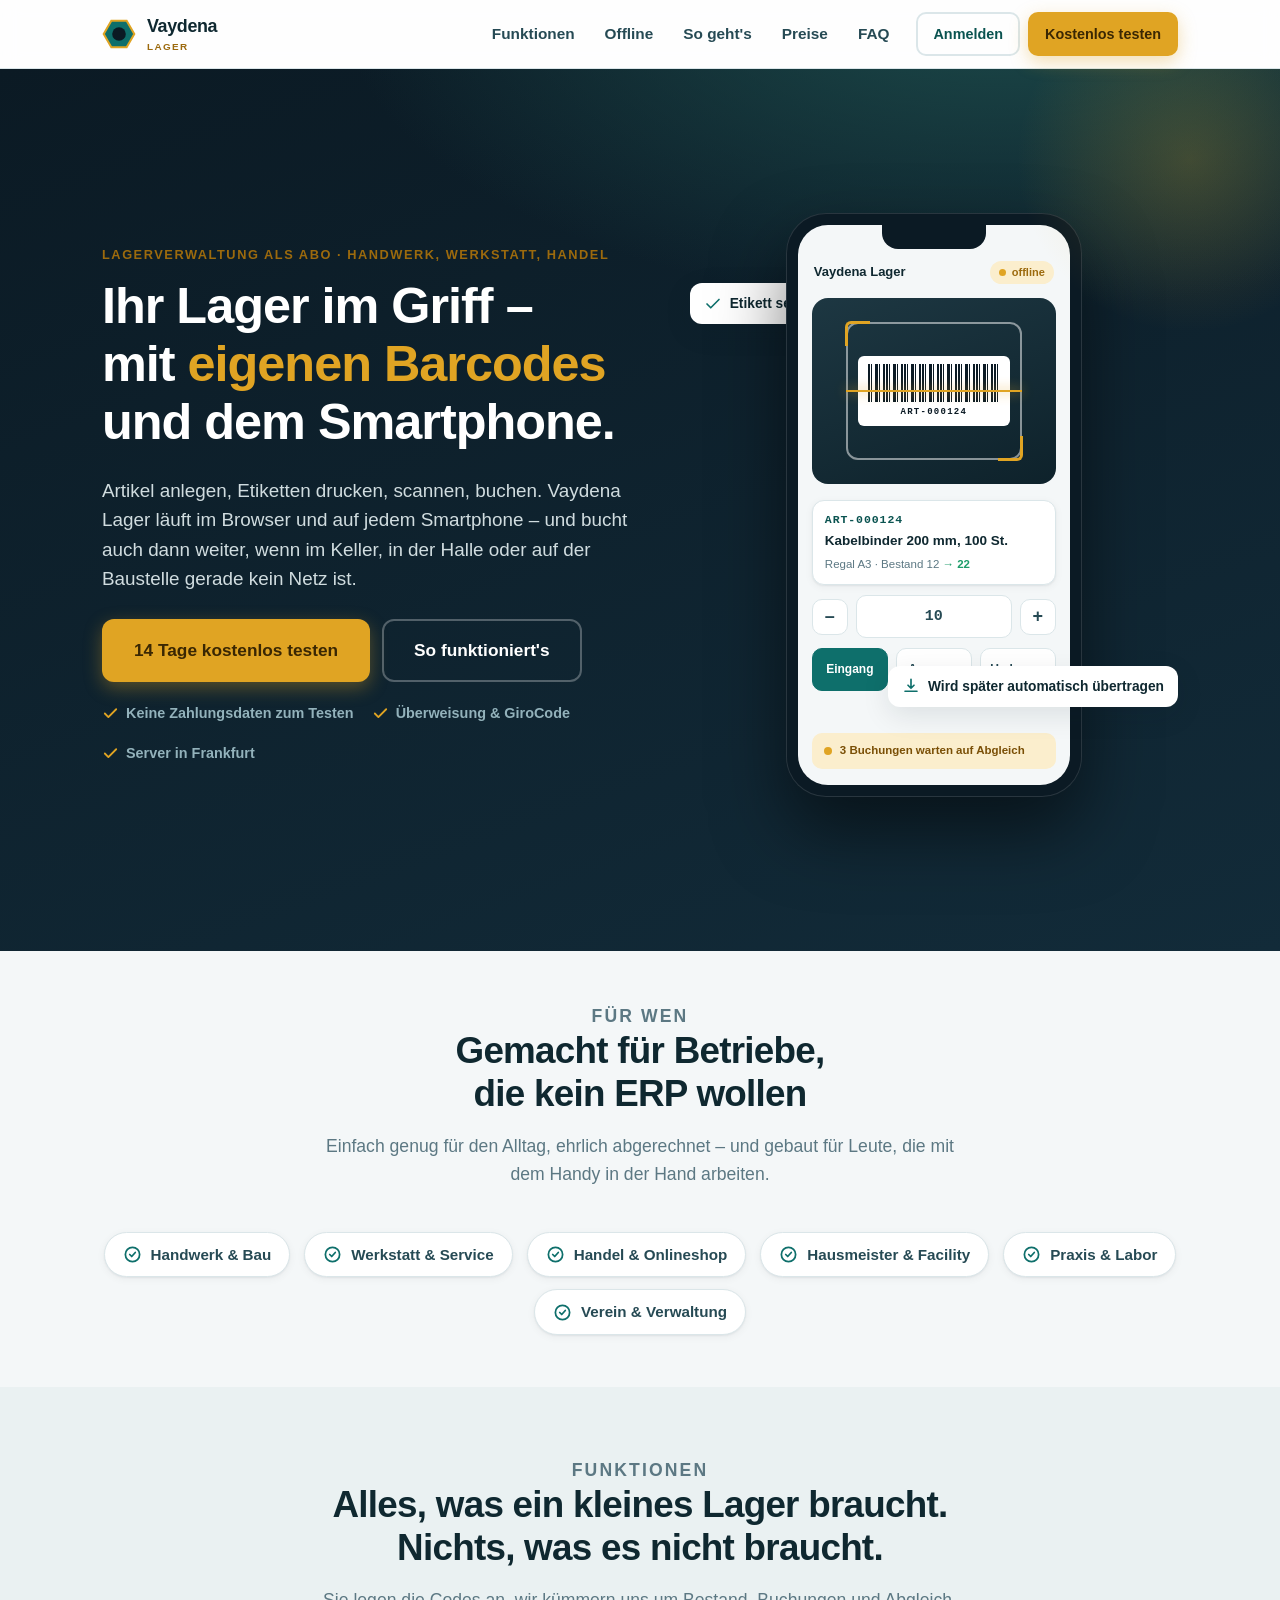
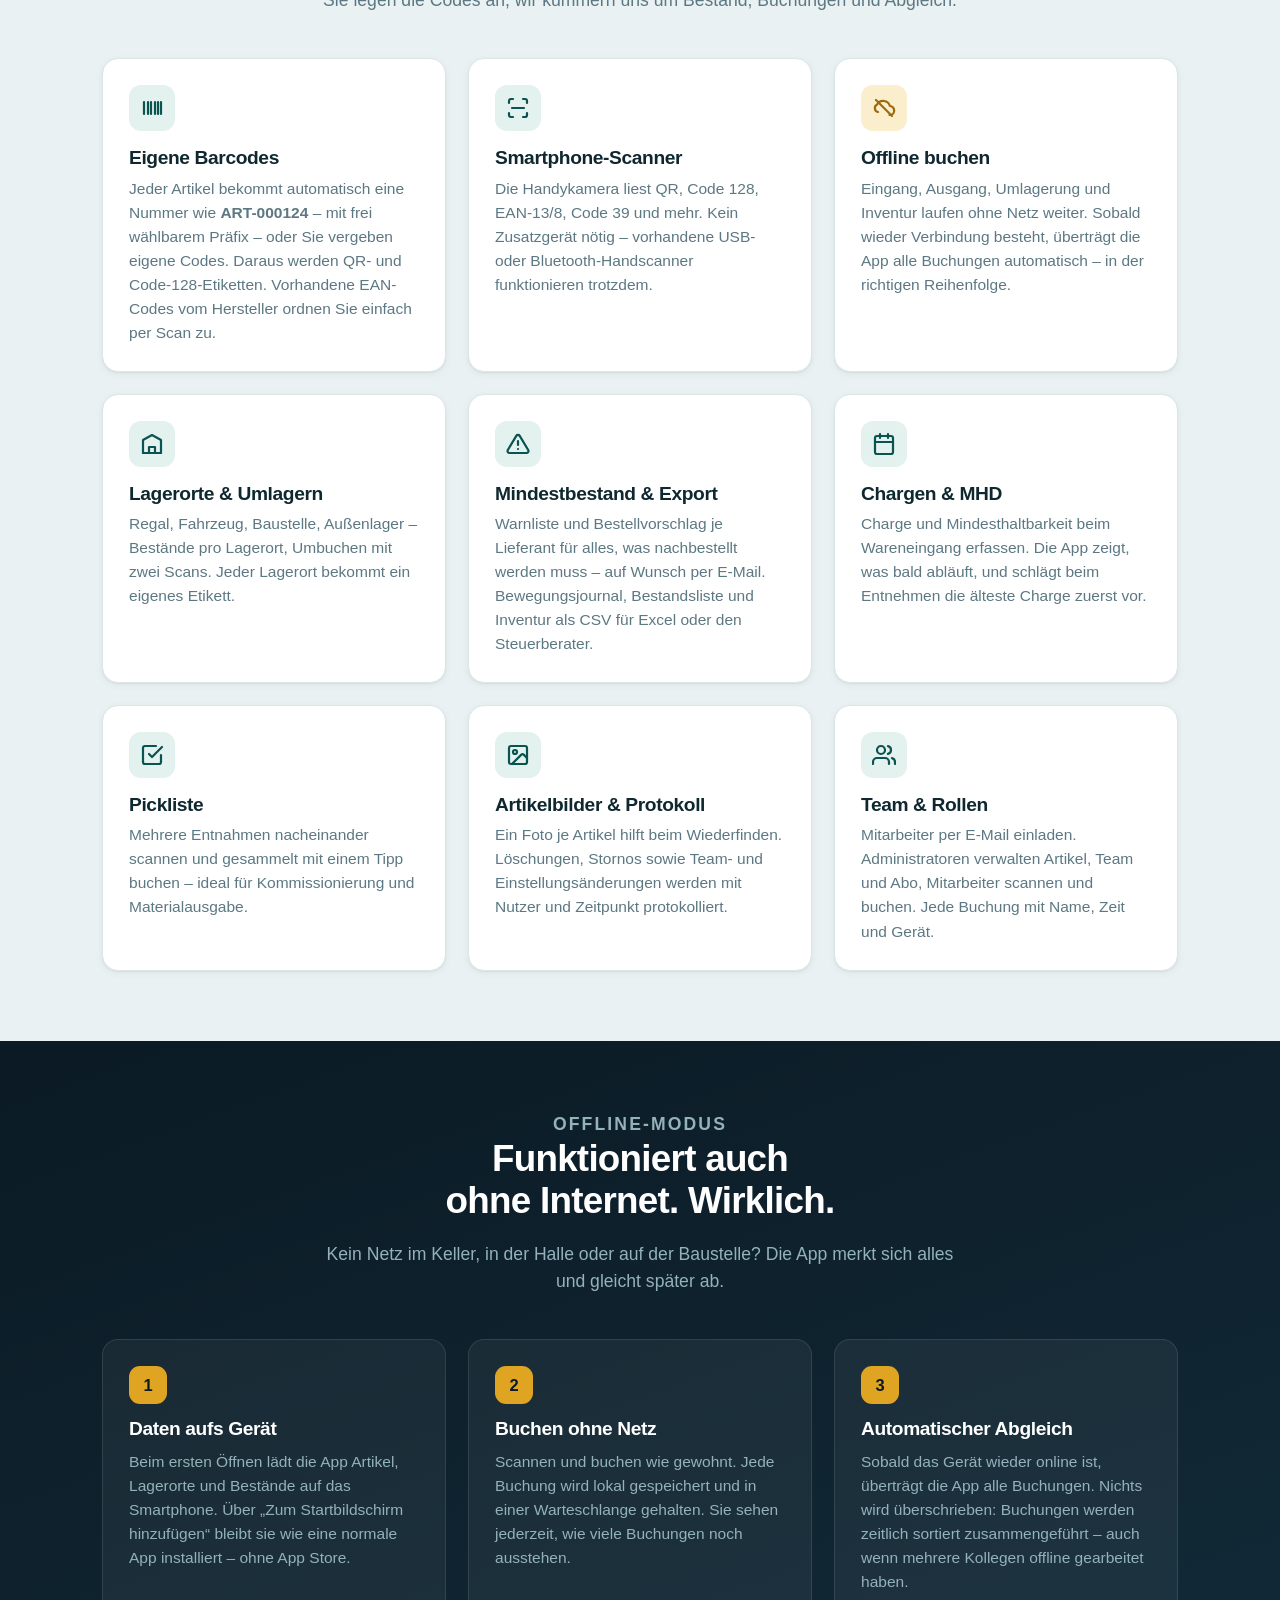
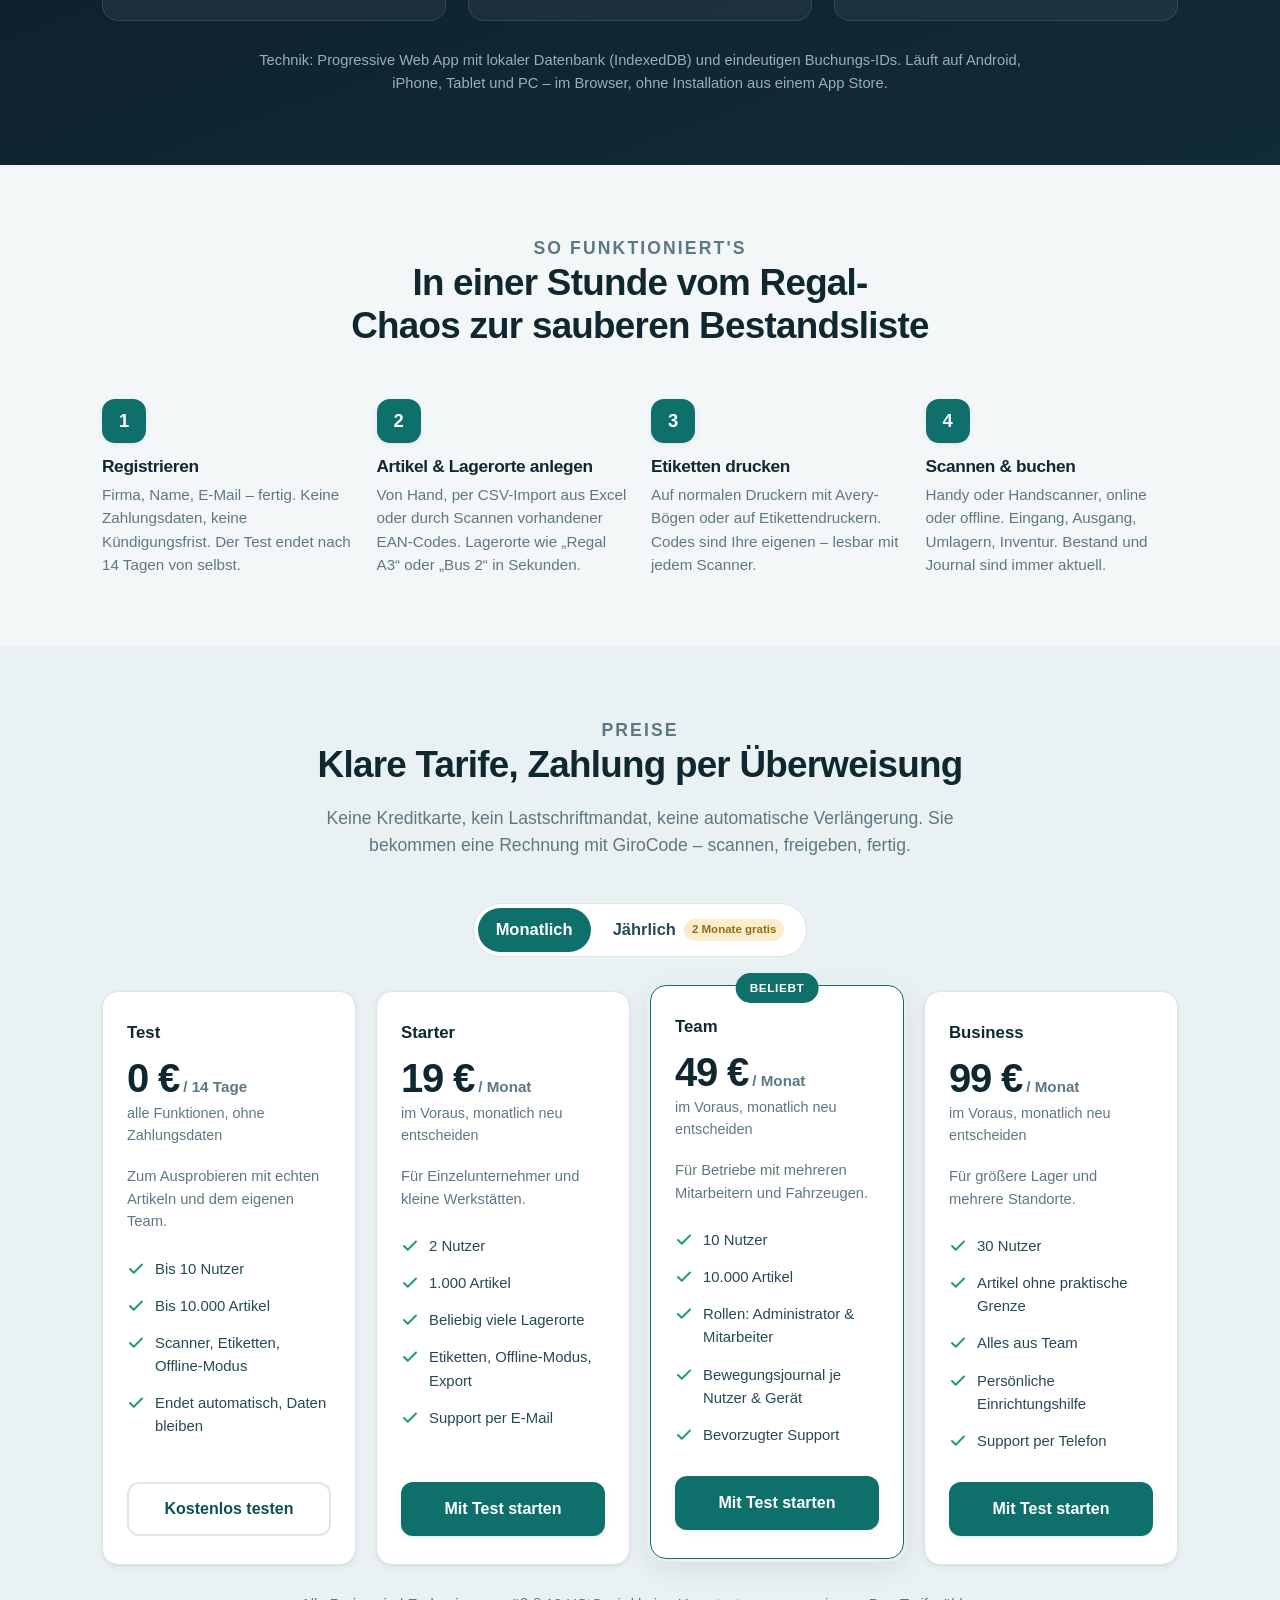
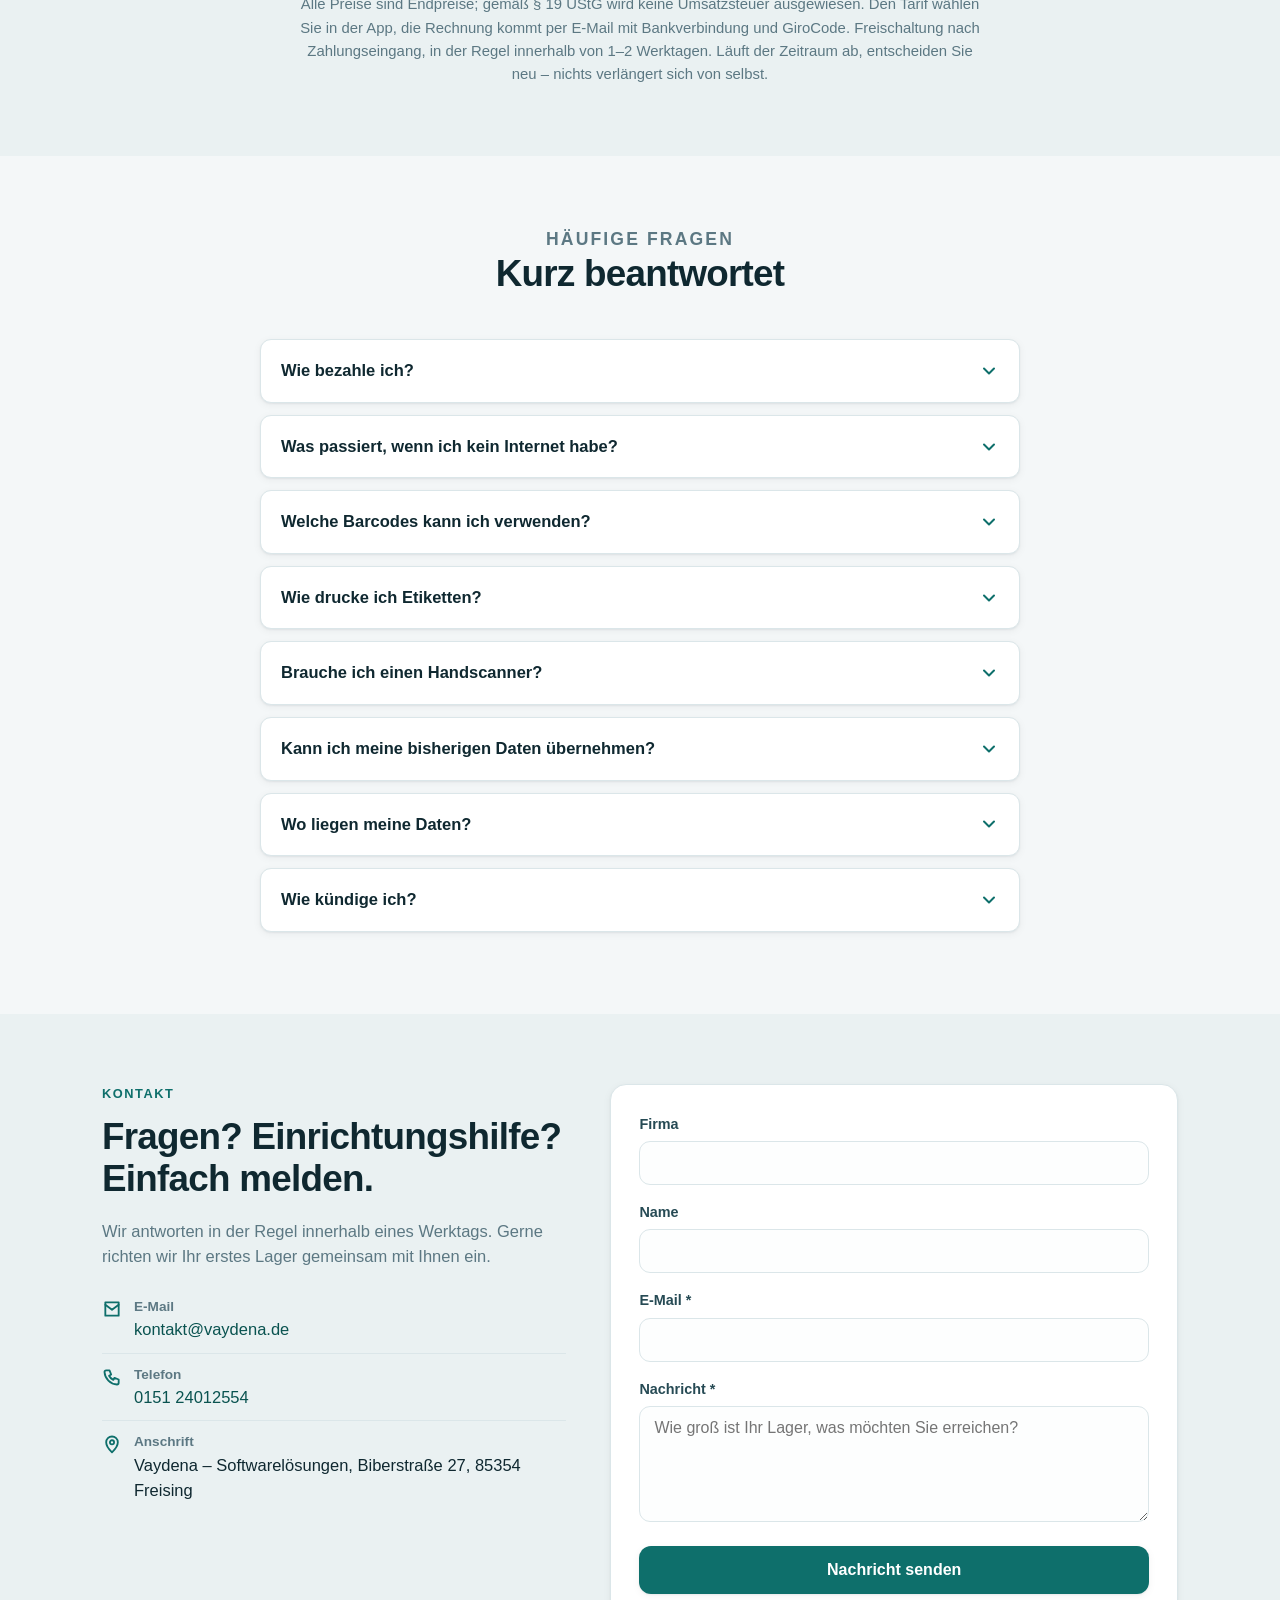
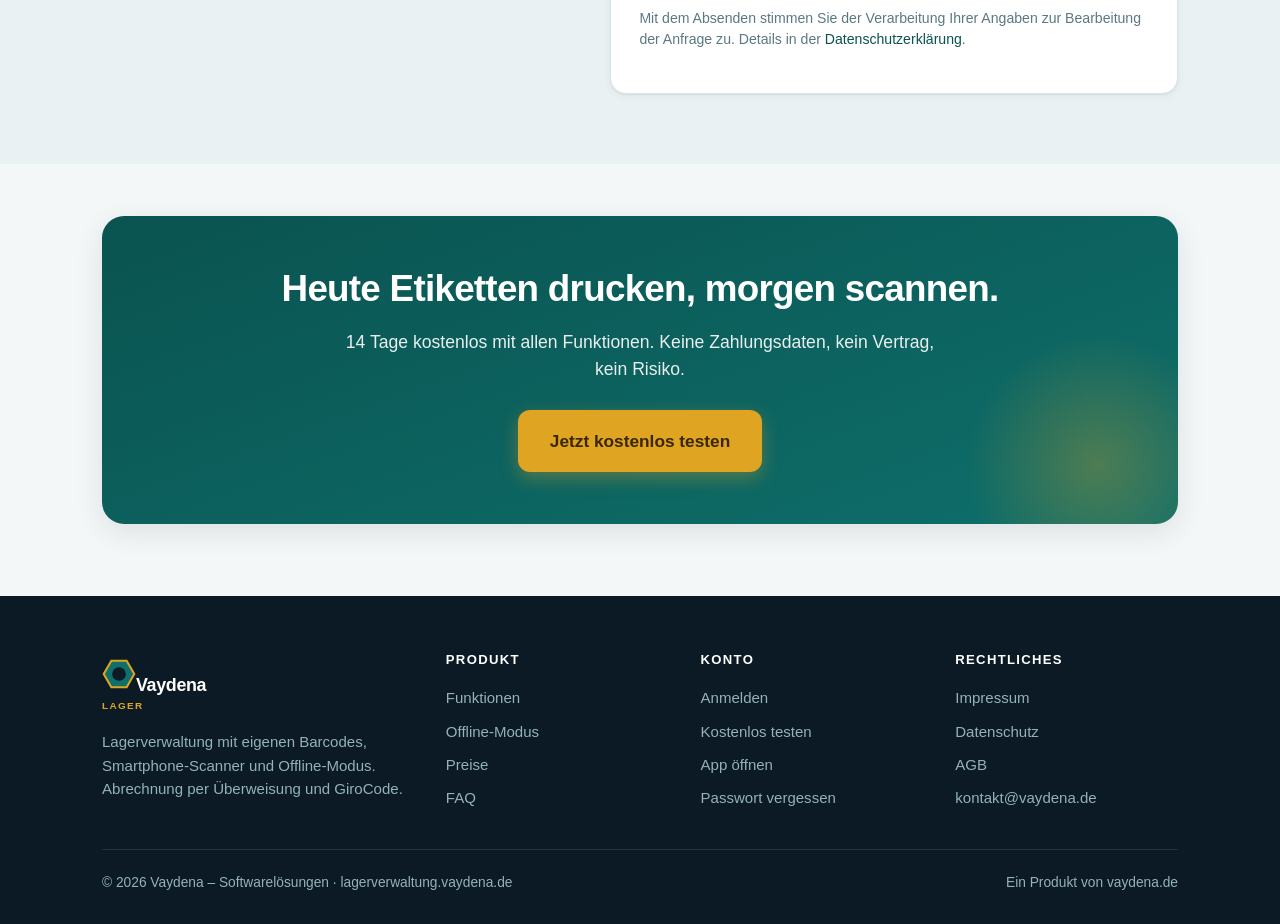
==== commit 064372da: "App: Inventur-Validierung, Code128→QR-Fallback, Barrierefreiheit, Landingpage, Version 1.1 - Ungülti" ====
--- a/index.html
+++ b/index.html
@@ -194,7 +194,22 @@
       <div class="feature">
         <div class="ic"><svg viewBox="0 0 24 24" fill="none" stroke="currentColor" stroke-width="2.2" stroke-linecap="round" stroke-linejoin="round"><path d="M12 9v4M12 17h.01"/><path d="M10.3 3.9 1.8 18a2 2 0 0 0 1.7 3h17a2 2 0 0 0 1.7-3L13.7 3.9a2 2 0 0 0-3.4 0Z"/></svg></div>
         <h3>Mindestbestand &amp; Export</h3>
-        <p>Warnliste für alles, was nachbestellt werden muss. Bewegungsjournal, Bestandsliste und Inventur als CSV für Excel oder den Steuerberater – jederzeit, ohne Nachfrage.</p>
+        <p>Warnliste und Bestellvorschlag je Lieferant für alles, was nachbestellt werden muss – auf Wunsch per E-Mail. Bewegungsjournal, Bestandsliste und Inventur als CSV für Excel oder den Steuerberater.</p>
+      </div>
+      <div class="feature">
+        <div class="ic"><svg viewBox="0 0 24 24" fill="none" stroke="currentColor" stroke-width="2.2" stroke-linecap="round" stroke-linejoin="round"><rect x="3" y="4" width="18" height="18" rx="2"/><path d="M16 2v4M8 2v4M3 10h18"/></svg></div>
+        <h3>Chargen &amp; MHD</h3>
+        <p>Charge und Mindesthaltbarkeit beim Wareneingang erfassen. Die App zeigt, was bald abläuft, und schlägt beim Entnehmen die älteste Charge zuerst vor.</p>
+      </div>
+      <div class="feature">
+        <div class="ic"><svg viewBox="0 0 24 24" fill="none" stroke="currentColor" stroke-width="2.2" stroke-linecap="round" stroke-linejoin="round"><path d="M9 11l3 3L22 4"/><path d="M21 12v7a2 2 0 0 1-2 2H5a2 2 0 0 1-2-2V5a2 2 0 0 1 2-2h11"/></svg></div>
+        <h3>Pickliste</h3>
+        <p>Mehrere Entnahmen nacheinander scannen und gesammelt mit einem Tipp buchen – ideal für Kommissionierung und Materialausgabe.</p>
+      </div>
+      <div class="feature">
+        <div class="ic"><svg viewBox="0 0 24 24" fill="none" stroke="currentColor" stroke-width="2.2" stroke-linecap="round" stroke-linejoin="round"><rect x="3" y="3" width="18" height="18" rx="2"/><circle cx="9" cy="9" r="2"/><path d="m21 15-3.1-3.1a2 2 0 0 0-2.8 0L6 21"/></svg></div>
+        <h3>Artikelbilder &amp; Protokoll</h3>
+        <p>Ein Foto je Artikel hilft beim Wiederfinden. Löschungen, Stornos sowie Team- und Einstellungsänderungen werden mit Nutzer und Zeitpunkt protokolliert.</p>
       </div>
       <div class="feature">
         <div class="ic"><svg viewBox="0 0 24 24" fill="none" stroke="currentColor" stroke-width="2.2" stroke-linecap="round" stroke-linejoin="round"><path d="M17 21v-2a4 4 0 0 0-4-4H5a4 4 0 0 0-4 4v2"/><circle cx="9" cy="7" r="4"/><path d="M23 21v-2a4 4 0 0 0-3-3.87M16 3.13a4 4 0 0 1 0 7.75"/></svg></div>
--- a/assets/app.css
+++ b/assets/app.css
@@ -84,25 +84,6 @@
 .hero .trustline{display:flex;gap:18px;flex-wrap:wrap;color:var(--navy-muted);font-size:.9rem;font-weight:600}
 .hero .trustline span{display:flex;align-items:center;gap:7px}
 .hero .trustline svg{width:17px;height:17px;color:var(--gold)}
-
-/* Hero-Vorschau-Karte (Kurs-Mockup) */
-.previewcard{background:linear-gradient(180deg,#0f2531,#0b1c26);border:1px solid rgba(255,255,255,.09);
-  border-radius:20px;box-shadow:var(--shadow-l);overflow:hidden}
-.previewcard .pv-top{display:flex;align-items:center;gap:8px;padding:12px 16px;border-bottom:1px solid rgba(255,255,255,.08)}
-.previewcard .dot{width:11px;height:11px;border-radius:50%}
-.previewcard .pv-body{padding:18px}
-.pv-video{aspect-ratio:16/9;border-radius:12px;background:
-   radial-gradient(circle at 50% 46%,rgba(224,164,35,.9),rgba(224,164,35,.15) 34%,transparent 46%),
-   linear-gradient(160deg,#16323f,#0d222c);display:grid;place-items:center;position:relative;border:1px solid rgba(255,255,255,.08)}
-.pv-video .play{width:64px;height:64px;border-radius:50%;background:rgba(11,26,36,.55);backdrop-filter:blur(3px);
-  display:grid;place-items:center;border:2px solid rgba(255,255,255,.6)}
-.pv-video .play svg{width:26px;height:26px;color:#fff;margin-left:3px}
-.pv-quiz{margin-top:16px;background:rgba(255,255,255,.05);border:1px solid rgba(255,255,255,.09);border-radius:12px;padding:14px 15px}
-.pv-quiz .q{color:#fff;font-weight:700;font-size:.95rem;margin-bottom:11px}
-.pv-quiz .opt{display:flex;align-items:center;gap:9px;padding:9px 12px;border-radius:9px;font-size:.88rem;
-  background:rgba(255,255,255,.04);border:1px solid rgba(255,255,255,.1);color:var(--navy-ink);margin-bottom:7px}
-.pv-quiz .opt.ok{background:rgba(31,157,107,.22);border-color:rgba(31,157,107,.6);color:#c7f0dc}
-.pv-quiz .opt .mk{width:18px;height:18px;border-radius:50%;border:1.5px solid currentColor;flex:0 0 auto;display:grid;place-items:center;font-size:.7rem}
 
 /* ---------- Sections ---------- */
 section{padding:70px 0}
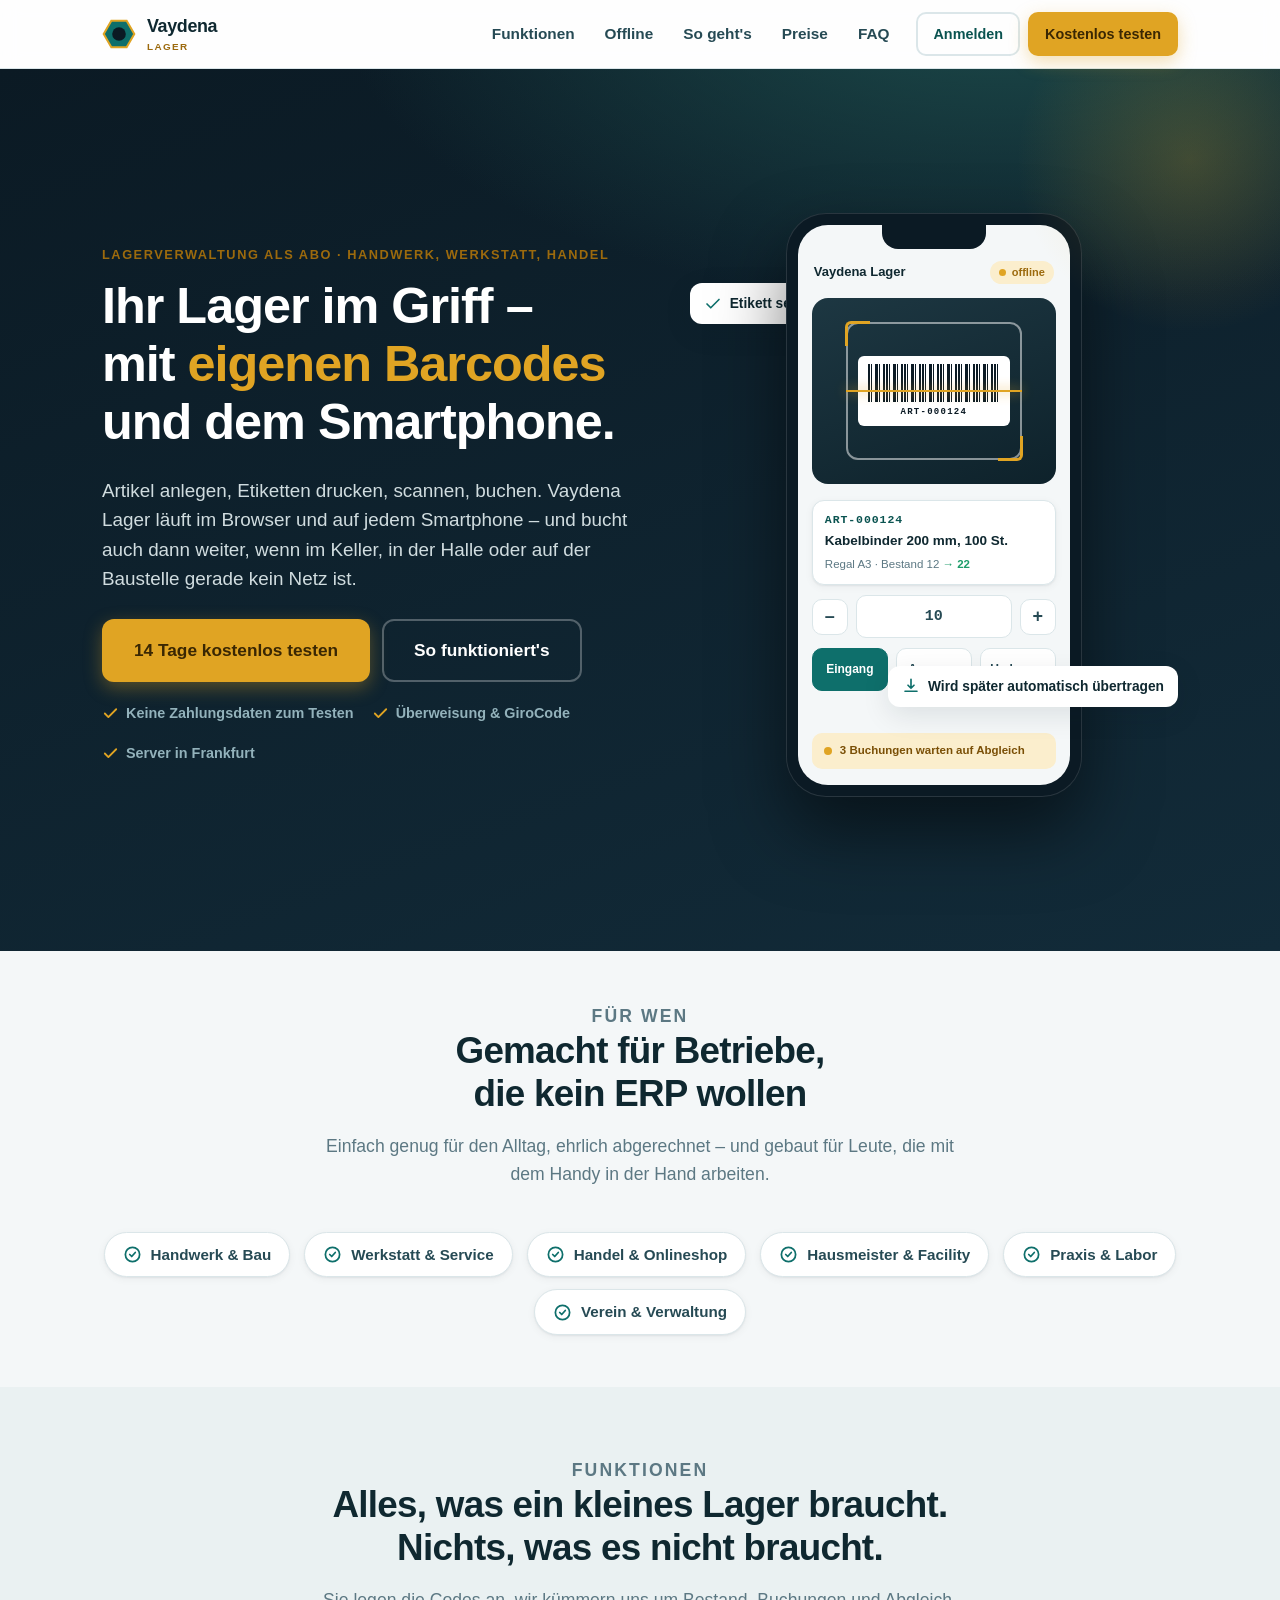
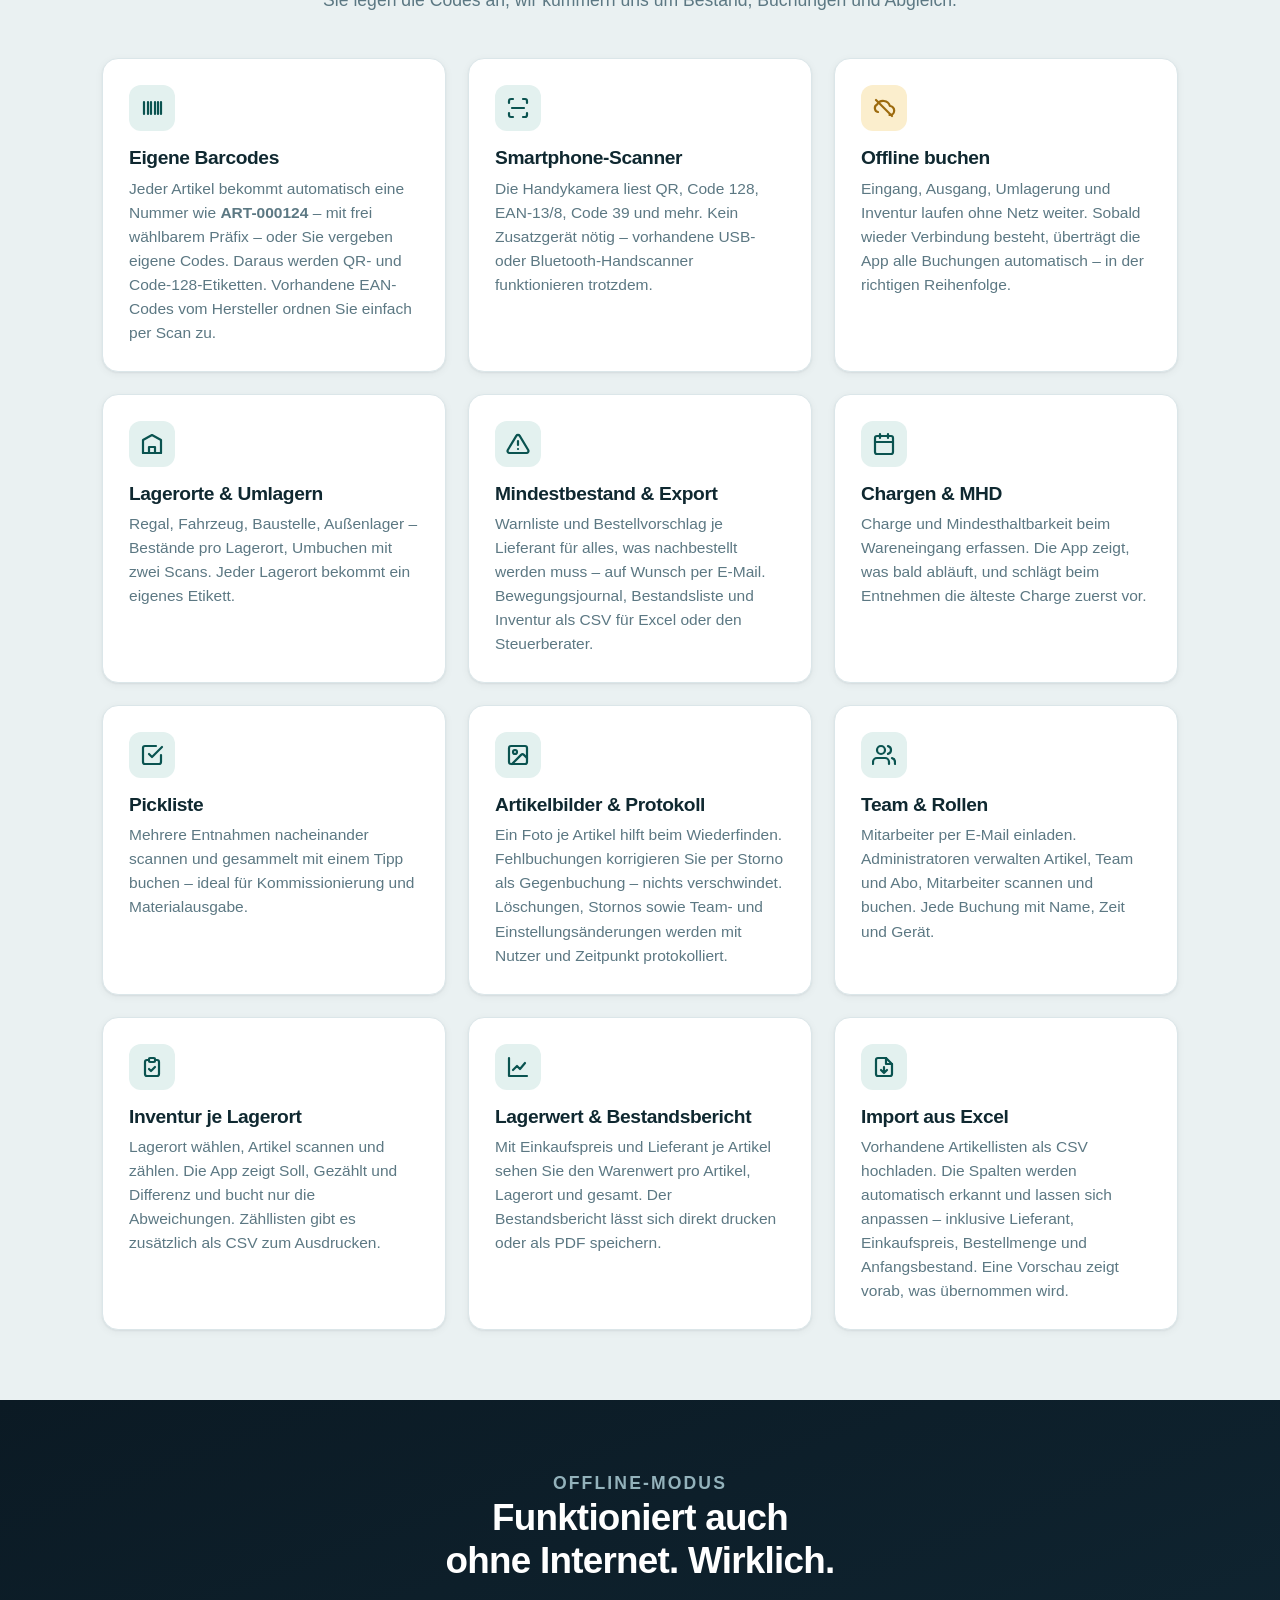
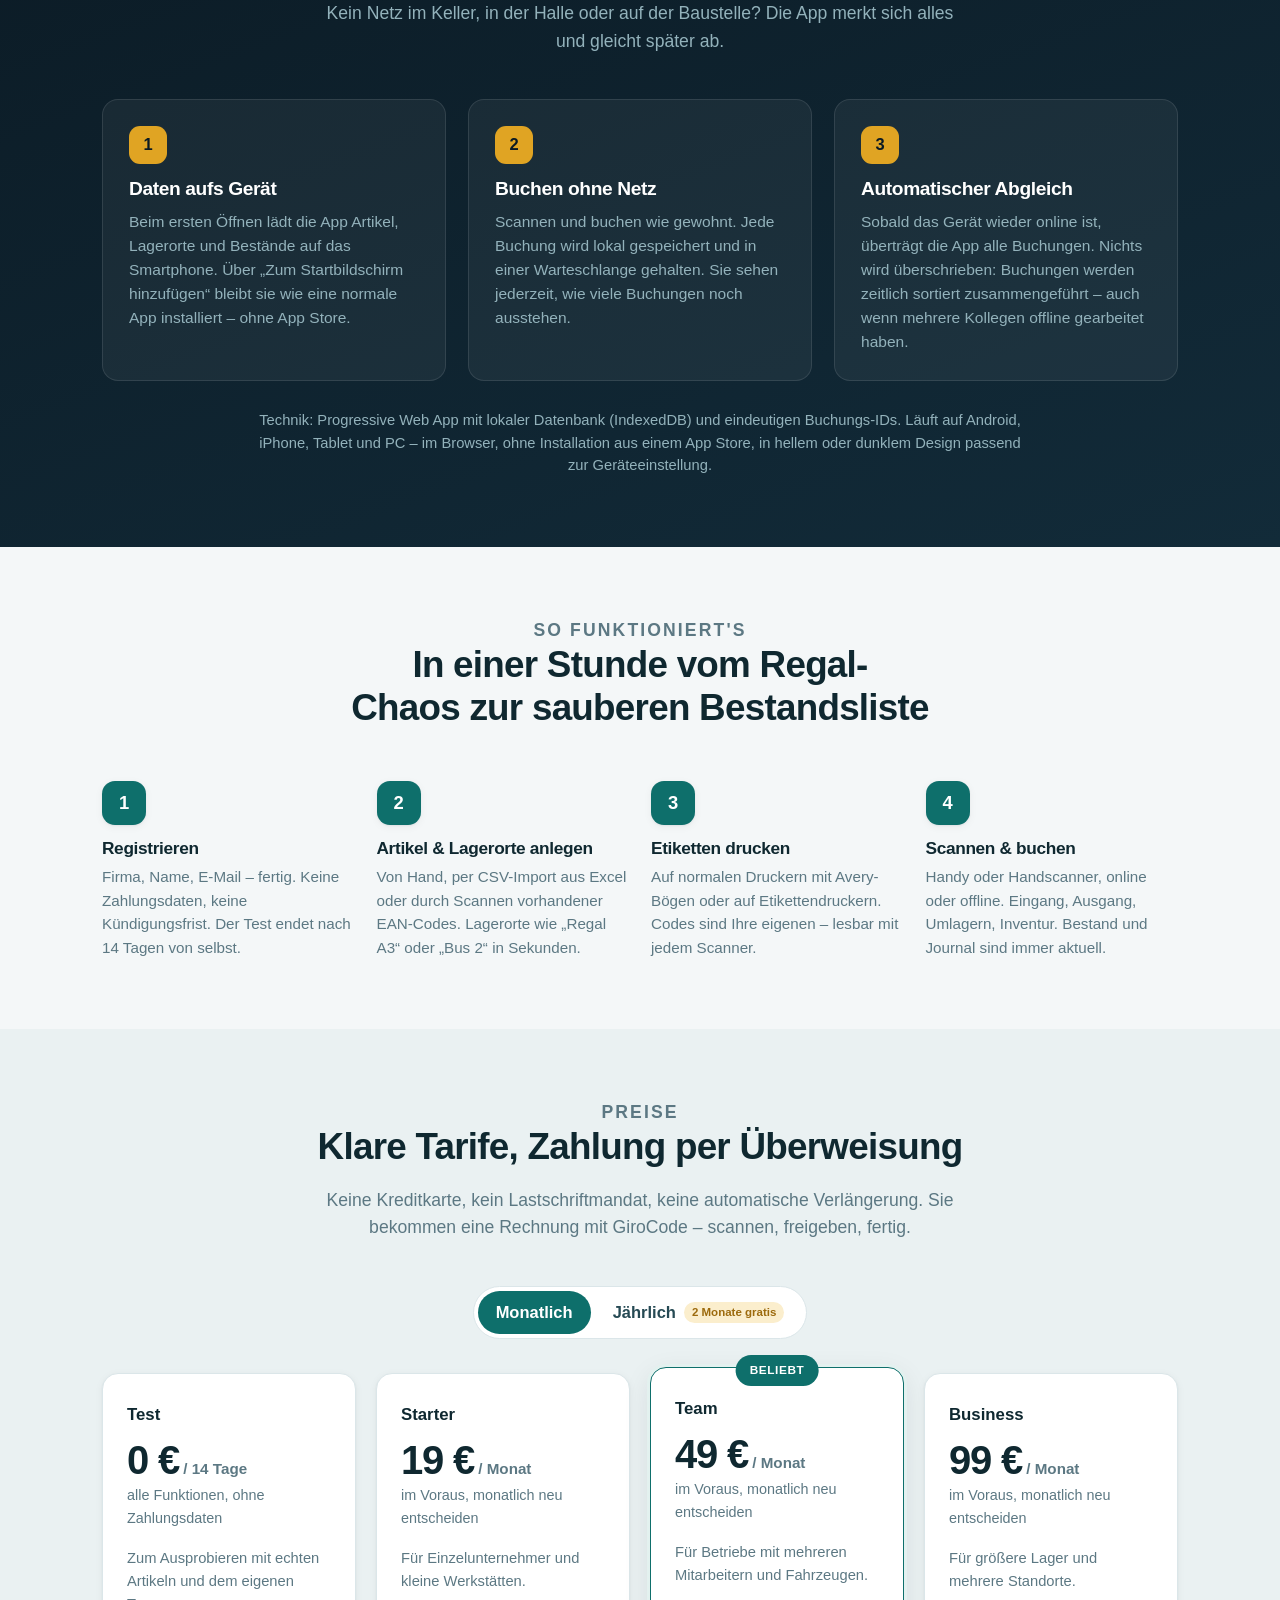
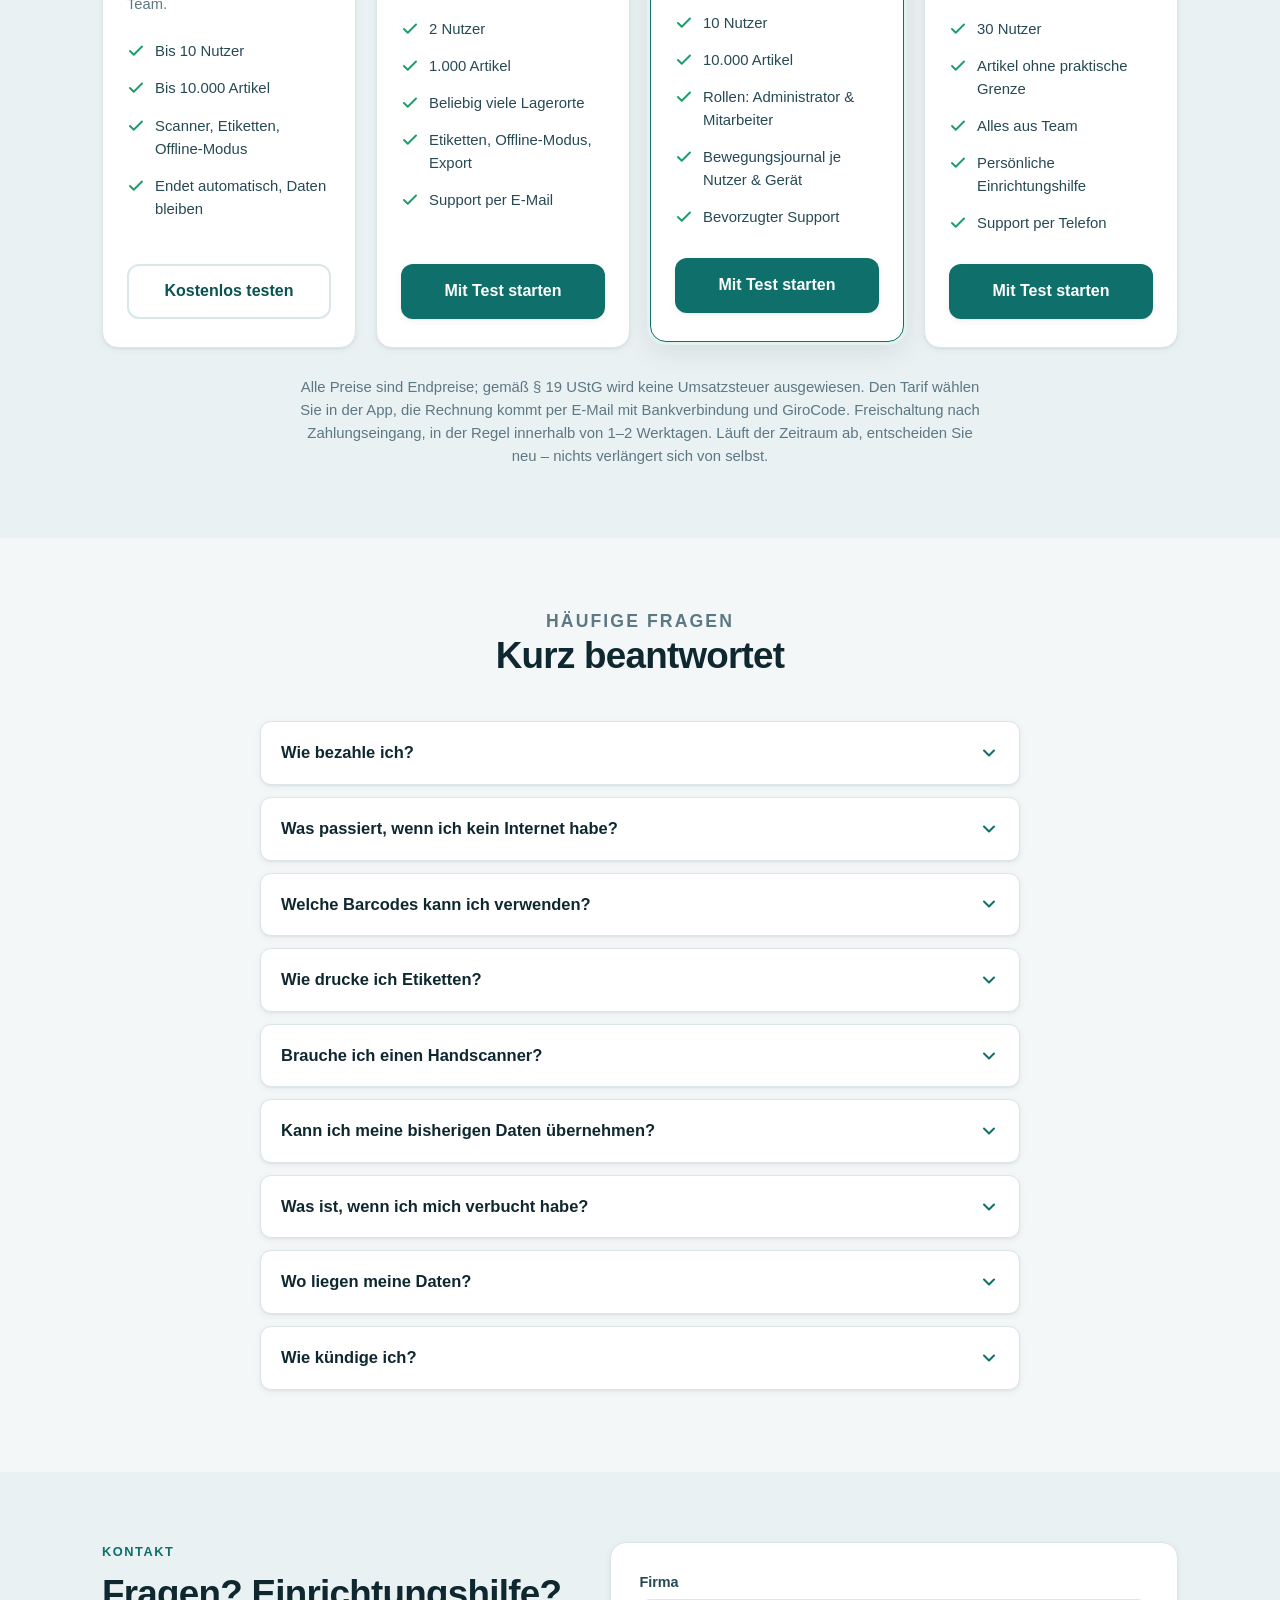
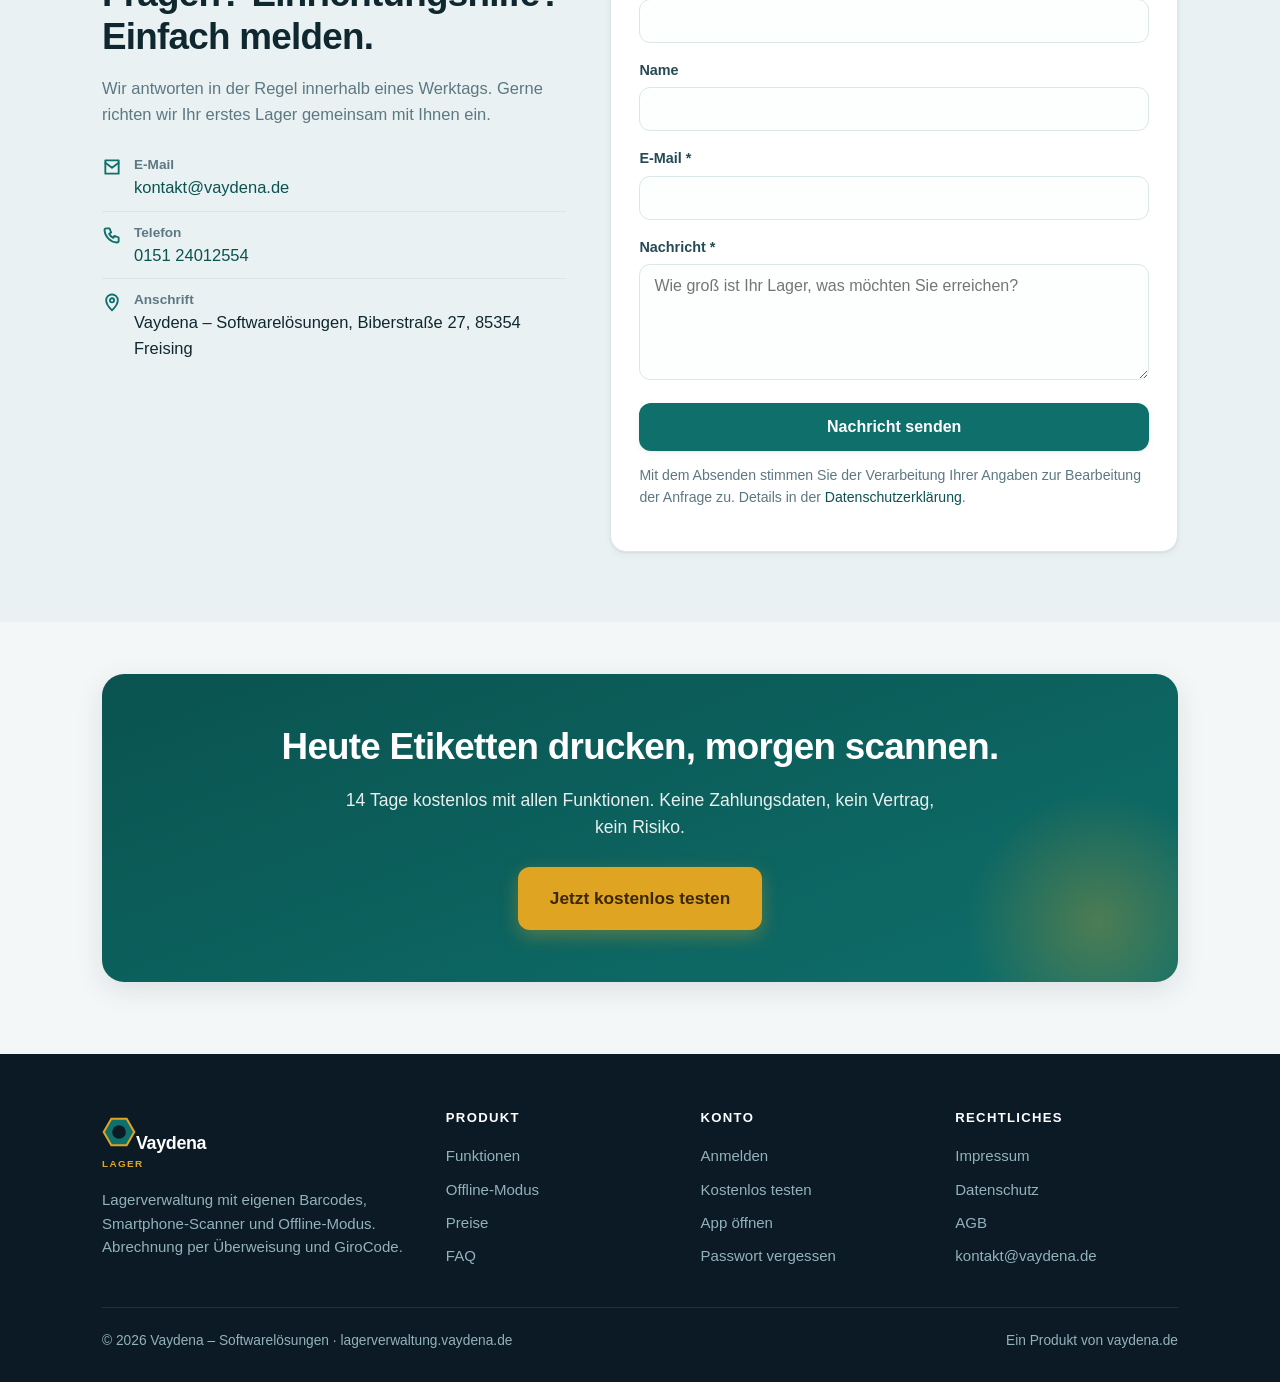
==== commit d7f6af82: "Landingpage: fehlende Funktionen ergänzen - Neue Funktionskarten: Inventur je Lagerort, Lagerwert & " ====
--- a/index.html
+++ b/index.html
@@ -209,12 +209,27 @@
       <div class="feature">
         <div class="ic"><svg viewBox="0 0 24 24" fill="none" stroke="currentColor" stroke-width="2.2" stroke-linecap="round" stroke-linejoin="round"><rect x="3" y="3" width="18" height="18" rx="2"/><circle cx="9" cy="9" r="2"/><path d="m21 15-3.1-3.1a2 2 0 0 0-2.8 0L6 21"/></svg></div>
         <h3>Artikelbilder &amp; Protokoll</h3>
-        <p>Ein Foto je Artikel hilft beim Wiederfinden. Löschungen, Stornos sowie Team- und Einstellungsänderungen werden mit Nutzer und Zeitpunkt protokolliert.</p>
+        <p>Ein Foto je Artikel hilft beim Wiederfinden. Fehlbuchungen korrigieren Sie per Storno als Gegenbuchung – nichts verschwindet. Löschungen, Stornos sowie Team- und Einstellungsänderungen werden mit Nutzer und Zeitpunkt protokolliert.</p>
       </div>
       <div class="feature">
         <div class="ic"><svg viewBox="0 0 24 24" fill="none" stroke="currentColor" stroke-width="2.2" stroke-linecap="round" stroke-linejoin="round"><path d="M17 21v-2a4 4 0 0 0-4-4H5a4 4 0 0 0-4 4v2"/><circle cx="9" cy="7" r="4"/><path d="M23 21v-2a4 4 0 0 0-3-3.87M16 3.13a4 4 0 0 1 0 7.75"/></svg></div>
         <h3>Team &amp; Rollen</h3>
         <p>Mitarbeiter per E-Mail einladen. Administratoren verwalten Artikel, Team und Abo, Mitarbeiter scannen und buchen. Jede Buchung mit Name, Zeit und Gerät.</p>
+      </div>
+      <div class="feature">
+        <div class="ic"><svg viewBox="0 0 24 24" fill="none" stroke="currentColor" stroke-width="2.2" stroke-linecap="round" stroke-linejoin="round"><path d="M9 5H7a2 2 0 0 0-2 2v12a2 2 0 0 0 2 2h10a2 2 0 0 0 2-2V7a2 2 0 0 0-2-2h-2"/><rect x="9" y="3" width="6" height="4" rx="1"/><path d="m9 14 2 2 4-4"/></svg></div>
+        <h3>Inventur je Lagerort</h3>
+        <p>Lagerort wählen, Artikel scannen und zählen. Die App zeigt Soll, Gezählt und Differenz und bucht nur die Abweichungen. Zähllisten gibt es zusätzlich als CSV zum Ausdrucken.</p>
+      </div>
+      <div class="feature">
+        <div class="ic"><svg viewBox="0 0 24 24" fill="none" stroke="currentColor" stroke-width="2.2" stroke-linecap="round" stroke-linejoin="round"><path d="M3 3v18h18"/><path d="m7 15 4-4 3 3 5-6"/></svg></div>
+        <h3>Lagerwert &amp; Bestandsbericht</h3>
+        <p>Mit Einkaufspreis und Lieferant je Artikel sehen Sie den Warenwert pro Artikel, Lagerort und gesamt. Der Bestandsbericht lässt sich direkt drucken oder als PDF speichern.</p>
+      </div>
+      <div class="feature">
+        <div class="ic"><svg viewBox="0 0 24 24" fill="none" stroke="currentColor" stroke-width="2.2" stroke-linecap="round" stroke-linejoin="round"><path d="M14 3H6a2 2 0 0 0-2 2v14a2 2 0 0 0 2 2h12a2 2 0 0 0 2-2V9z"/><path d="M14 3v6h6M12 18v-6M9 15l3 3 3-3"/></svg></div>
+        <h3>Import aus Excel</h3>
+        <p>Vorhandene Artikellisten als CSV hochladen. Die Spalten werden automatisch erkannt und lassen sich anpassen – inklusive Lieferant, Einkaufspreis, Bestellmenge und Anfangsbestand. Eine Vorschau zeigt vorab, was übernommen wird.</p>
       </div>
     </div>
   </div>
@@ -228,7 +243,7 @@
       <div class="ofx"><div class="k">2</div><h3>Buchen ohne Netz</h3><p>Scannen und buchen wie gewohnt. Jede Buchung wird lokal gespeichert und in einer Warteschlange gehalten. Sie sehen jederzeit, wie viele Buchungen noch ausstehen.</p></div>
       <div class="ofx"><div class="k">3</div><h3>Automatischer Abgleich</h3><p>Sobald das Gerät wieder online ist, überträgt die App alle Buchungen. Nichts wird überschrieben: Buchungen werden zeitlich sortiert zusammengeführt – auch wenn mehrere Kollegen offline gearbeitet haben.</p></div>
     </div>
-    <p class="technote">Technik: Progressive Web App mit lokaler Datenbank (IndexedDB) und eindeutigen Buchungs-IDs. Läuft auf Android, iPhone, Tablet und PC – im Browser, ohne Installation aus einem App Store.</p>
+    <p class="technote">Technik: Progressive Web App mit lokaler Datenbank (IndexedDB) und eindeutigen Buchungs-IDs. Läuft auf Android, iPhone, Tablet und PC – im Browser, ohne Installation aus einem App Store, in hellem oder dunklem Design passend zur Geräteeinstellung.</p>
   </div>
 </section>
 
@@ -324,7 +339,8 @@
       <details><summary>Welche Barcodes kann ich verwenden?<svg class="chev" width="20" height="20" viewBox="0 0 24 24" fill="none" stroke="currentColor" stroke-width="2.4" stroke-linecap="round" stroke-linejoin="round"><path d="m6 9 6 6 6-6"/></svg></summary><p>Ihre eigenen: Die App vergibt fortlaufende Nummern mit Ihrem Präfix (z. B. KB-000017) oder Sie tragen beliebige Codes ein. Gedruckt wird als QR-Code oder Code 128. Zusätzlich lassen sich vorhandene EAN-13/EAN-8/UPC-Codes vom Hersteller einem Artikel zuordnen – ein Artikel kann mehrere Codes haben.</p></details>
       <details><summary>Wie drucke ich Etiketten?<svg class="chev" width="20" height="20" viewBox="0 0 24 24" fill="none" stroke="currentColor" stroke-width="2.4" stroke-linecap="round" stroke-linejoin="round"><path d="m6 9 6 6 6-6"/></svg></summary><p>Auf jedem normalen Drucker mit A4-Etikettenbögen (z. B. Avery Zweckform 3474, 3651, 3422, 4780, 3659 oder eigene Maße). Einzeletiketten gehen über den Druckdialog auf Etikettendrucker von Brother, Dymo, Zebra und anderen. Der Bogen wird im Browser erzeugt – keine Zusatzsoftware.</p></details>
       <details><summary>Brauche ich einen Handscanner?<svg class="chev" width="20" height="20" viewBox="0 0 24 24" fill="none" stroke="currentColor" stroke-width="2.4" stroke-linecap="round" stroke-linejoin="round"><path d="m6 9 6 6 6-6"/></svg></summary><p>Nein. Die Kamera des Smartphones oder Tablets reicht. Wenn Sie bereits USB- oder Bluetooth-Scanner besitzen, funktionieren diese ebenfalls – sie geben den Code wie eine Tastatur ein, die App erkennt das automatisch.</p></details>
-      <details><summary>Kann ich meine bisherigen Daten übernehmen?<svg class="chev" width="20" height="20" viewBox="0 0 24 24" fill="none" stroke="currentColor" stroke-width="2.4" stroke-linecap="round" stroke-linejoin="round"><path d="m6 9 6 6 6-6"/></svg></summary><p>Ja. Artikel importieren Sie als CSV-Datei aus Excel (Artikelnummer, Bezeichnung, Einheit, Mindestbestand, EAN). Und Ihre Daten gehören Ihnen: Bestände und Bewegungen lassen sich jederzeit als CSV oder JSON exportieren.</p></details>
+      <details><summary>Kann ich meine bisherigen Daten übernehmen?<svg class="chev" width="20" height="20" viewBox="0 0 24 24" fill="none" stroke="currentColor" stroke-width="2.4" stroke-linecap="round" stroke-linejoin="round"><path d="m6 9 6 6 6-6"/></svg></summary><p>Ja. Artikel importieren Sie als CSV-Datei aus Excel – mit Artikelnummer, Bezeichnung, EAN, Einheit, Kategorie, Mindestbestand, Lieferant, Einkaufspreis, Bestellmenge und Notiz. Die Spalten ordnet die App automatisch zu; ein vorhandener Bestand kann gleich als Zählung an einem Lagerort gebucht werden. Und Ihre Daten gehören Ihnen: Bestände und Bewegungen lassen sich jederzeit als CSV oder JSON exportieren.</p></details>
+      <details><summary>Was ist, wenn ich mich verbucht habe?<svg class="chev" width="20" height="20" viewBox="0 0 24 24" fill="none" stroke="currentColor" stroke-width="2.4" stroke-linecap="round" stroke-linejoin="round"><path d="m6 9 6 6 6-6"/></svg></summary><p>Im Journal tippen Sie bei der Buchung auf „Storno“. Die App bucht die Menge automatisch zurück und kennzeichnet beide Einträge. So bleibt nachvollziehbar, was passiert ist – auch für den Steuerberater. Wer negativen Bestand ganz verhindern möchte, schaltet ihn in den Einstellungen ab.</p></details>
       <details><summary>Wo liegen meine Daten?<svg class="chev" width="20" height="20" viewBox="0 0 24 24" fill="none" stroke="currentColor" stroke-width="2.4" stroke-linecap="round" stroke-linejoin="round"><path d="m6 9 6 6 6-6"/></svg></summary><p>In einem Rechenzentrum in Frankfurt am Main (Supabase, EU), verschlüsselt übertragen und täglich gesichert. Die Kamera wird nur lokal zum Lesen der Codes genutzt – es werden keine Bilder übertragen. Einen Vertrag zur Auftragsverarbeitung stellen wir auf Anfrage bereit.</p></details>
       <details><summary>Wie kündige ich?<svg class="chev" width="20" height="20" viewBox="0 0 24 24" fill="none" stroke="currentColor" stroke-width="2.4" stroke-linecap="round" stroke-linejoin="round"><path d="m6 9 6 6 6-6"/></svg></summary><p>Gar nicht nötig. Es gibt keine automatische Verlängerung und keine Abbuchung. Läuft der bezahlte Zeitraum ab, erinnern wir Sie vorher per E-Mail; ohne neue Zahlung wird der Zugang nach einer Kulanzfrist von 7 Tagen auf Lesen und Export beschränkt. Auf Wunsch löschen wir alle Daten sofort.</p></details>
     </div>
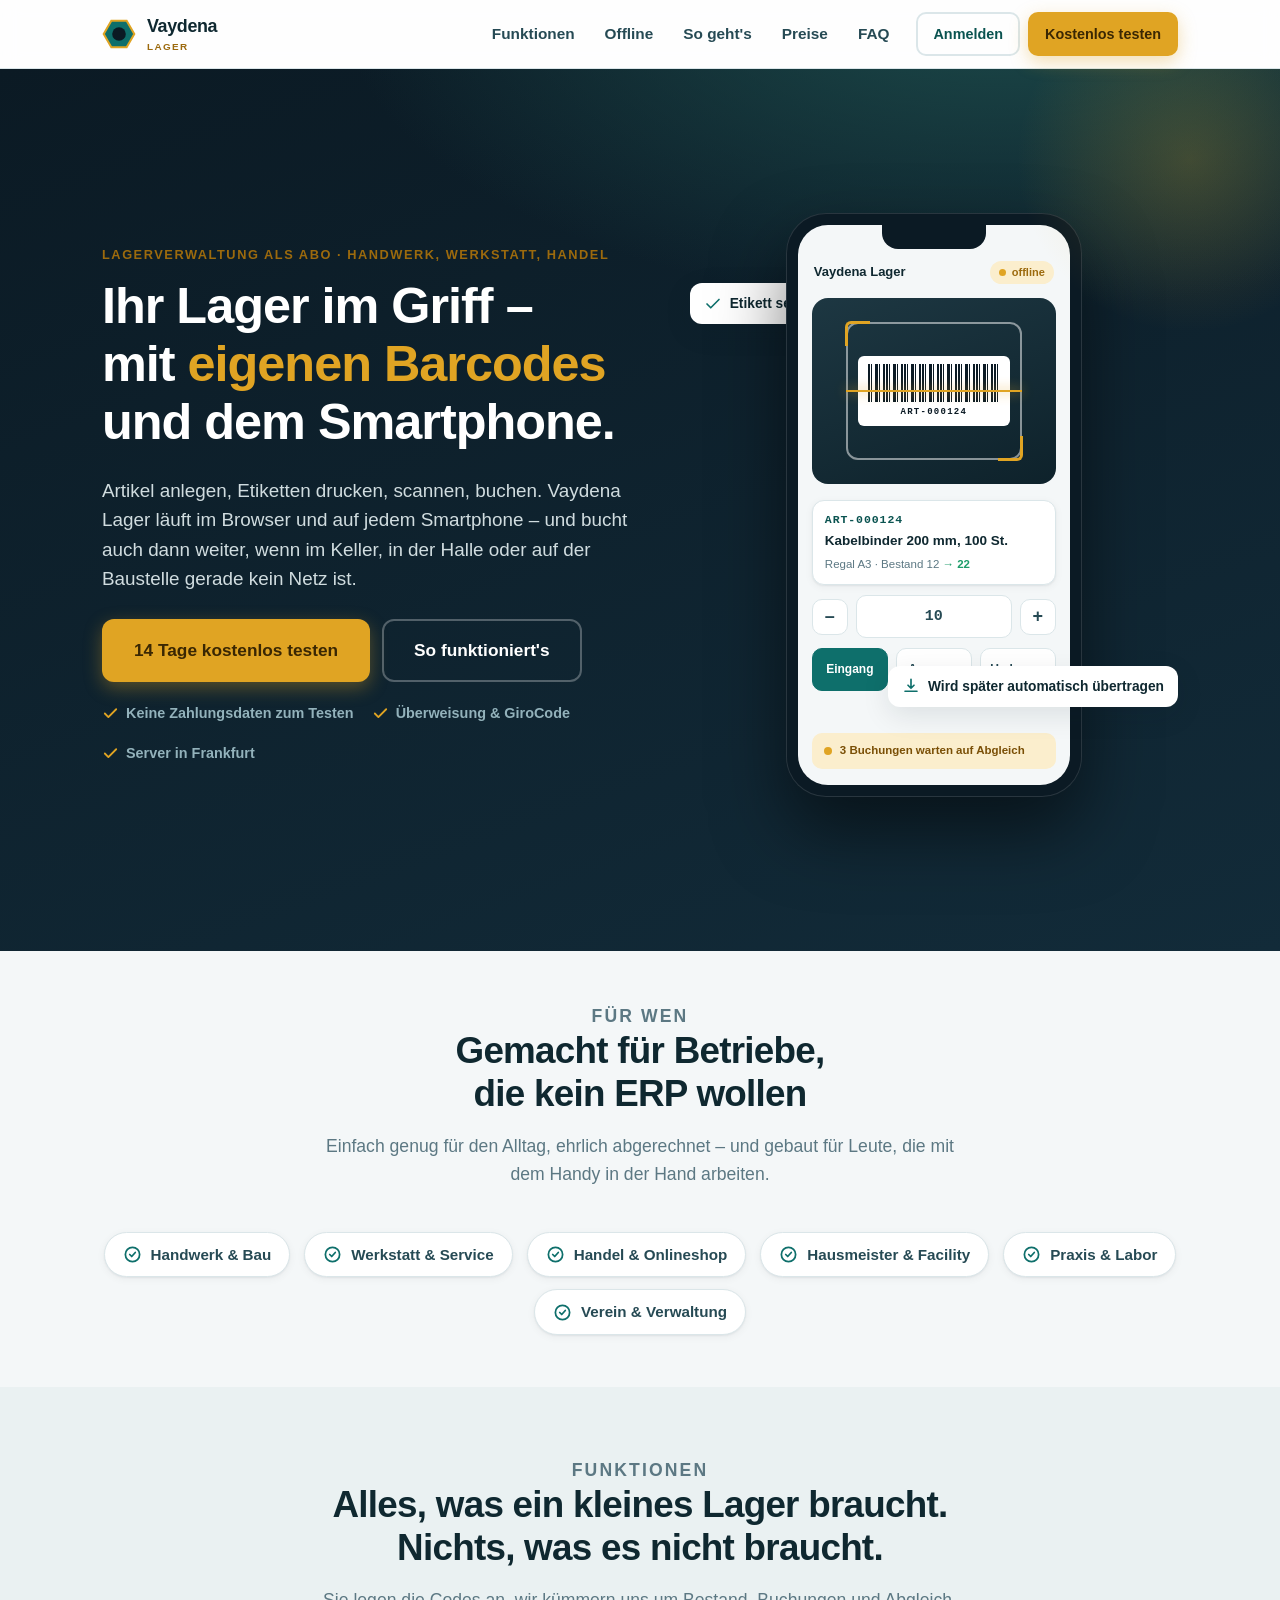
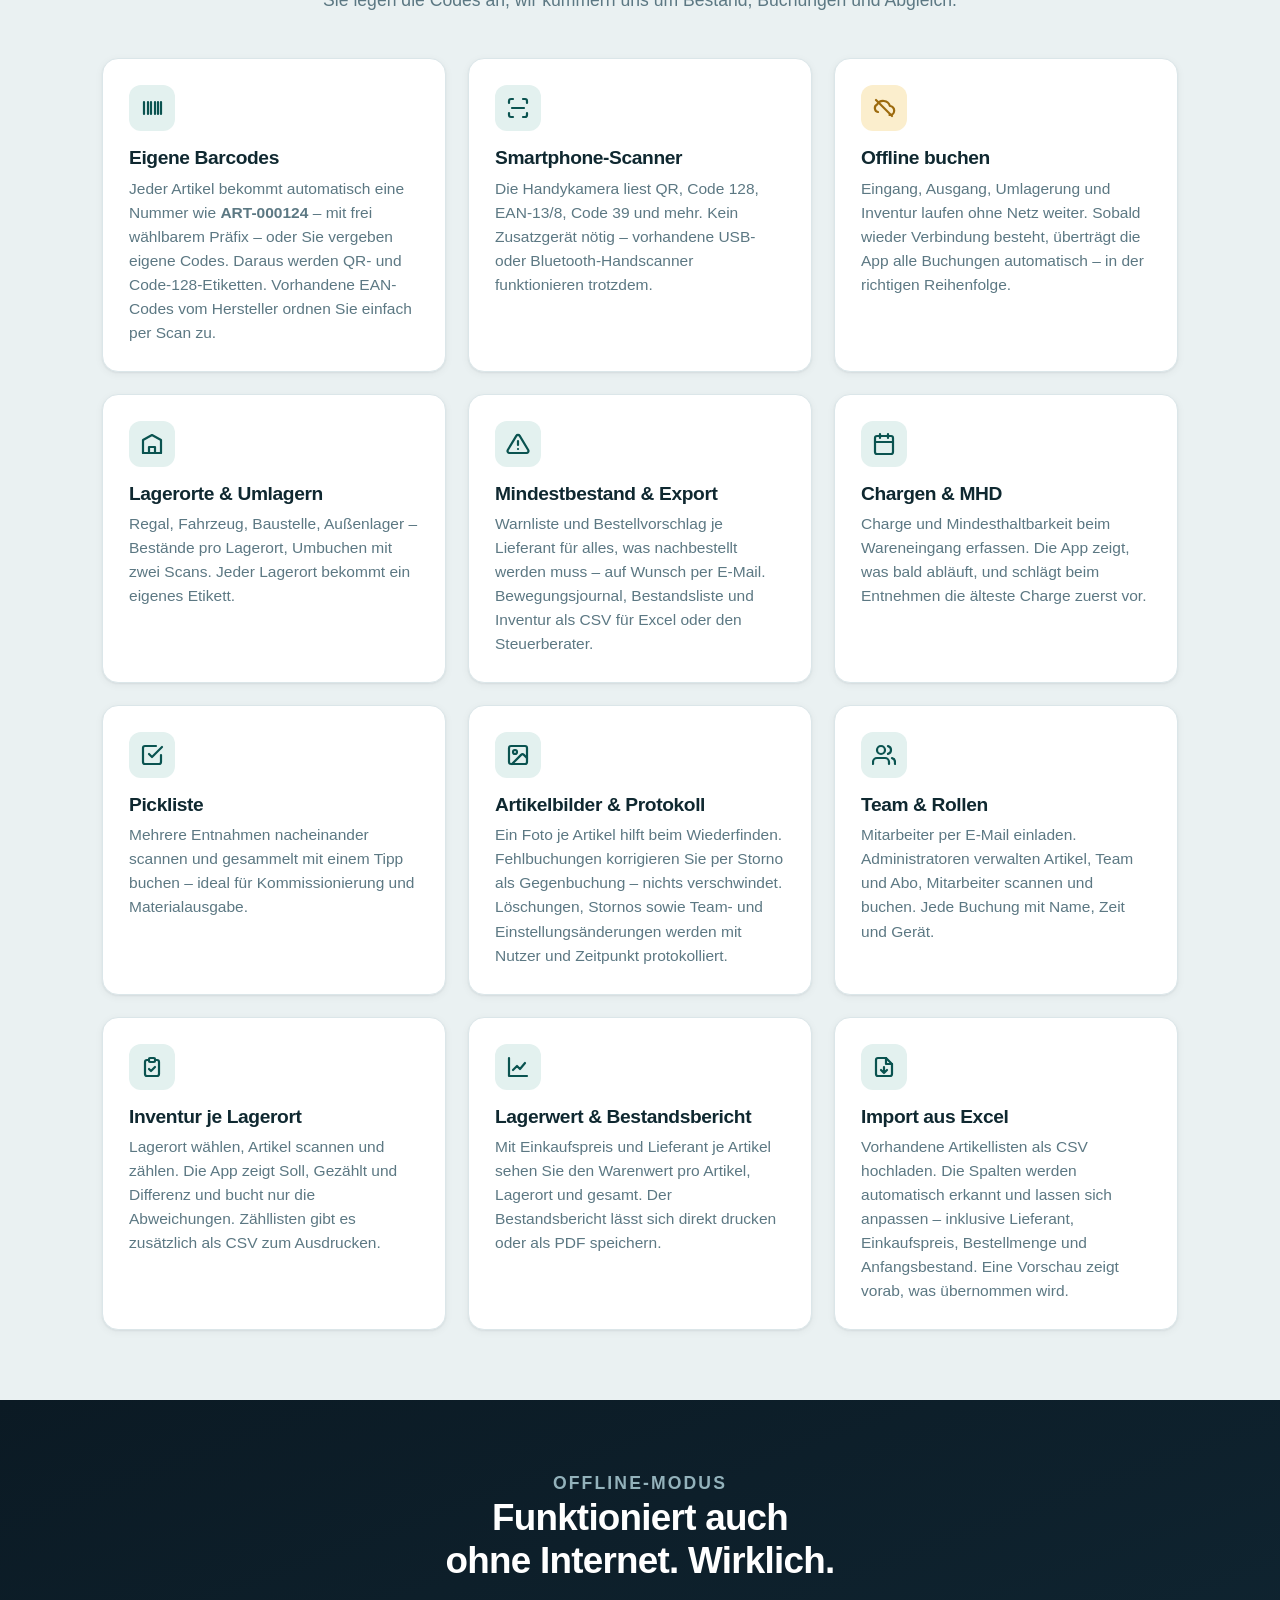
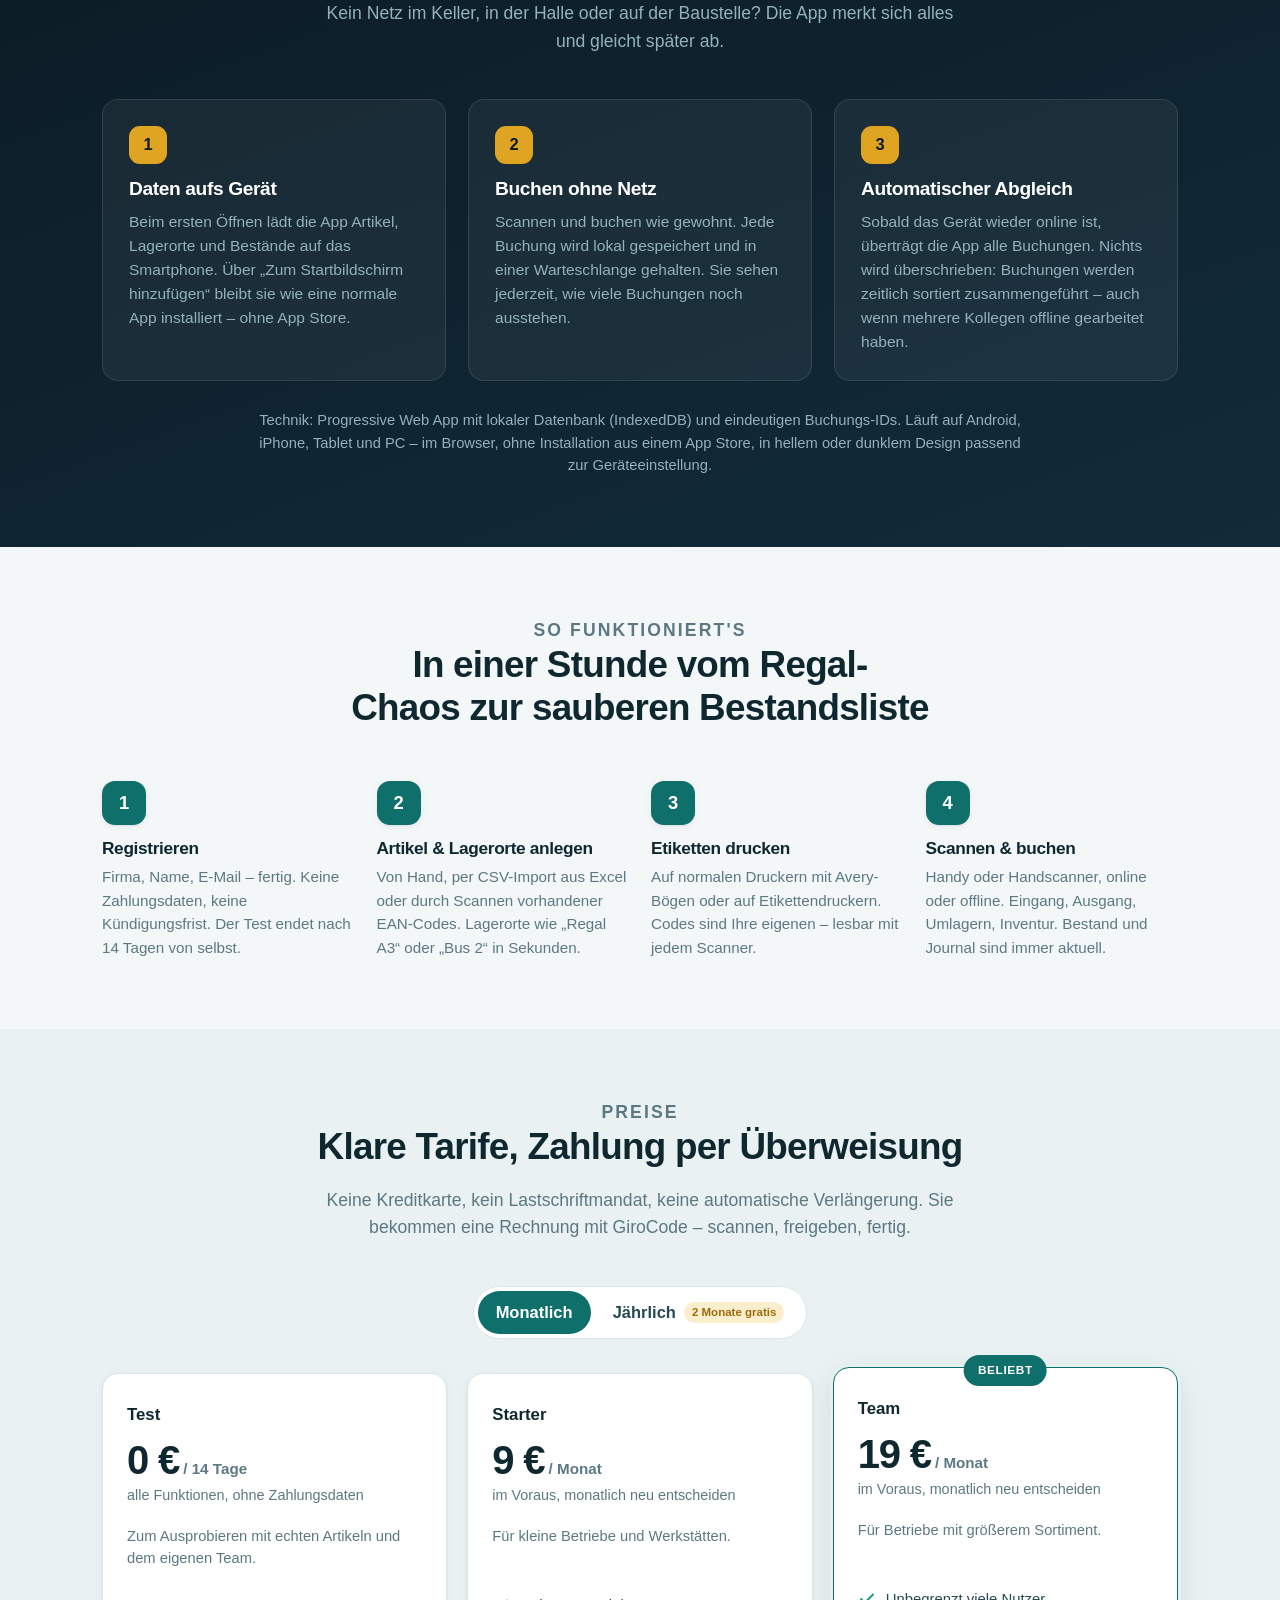
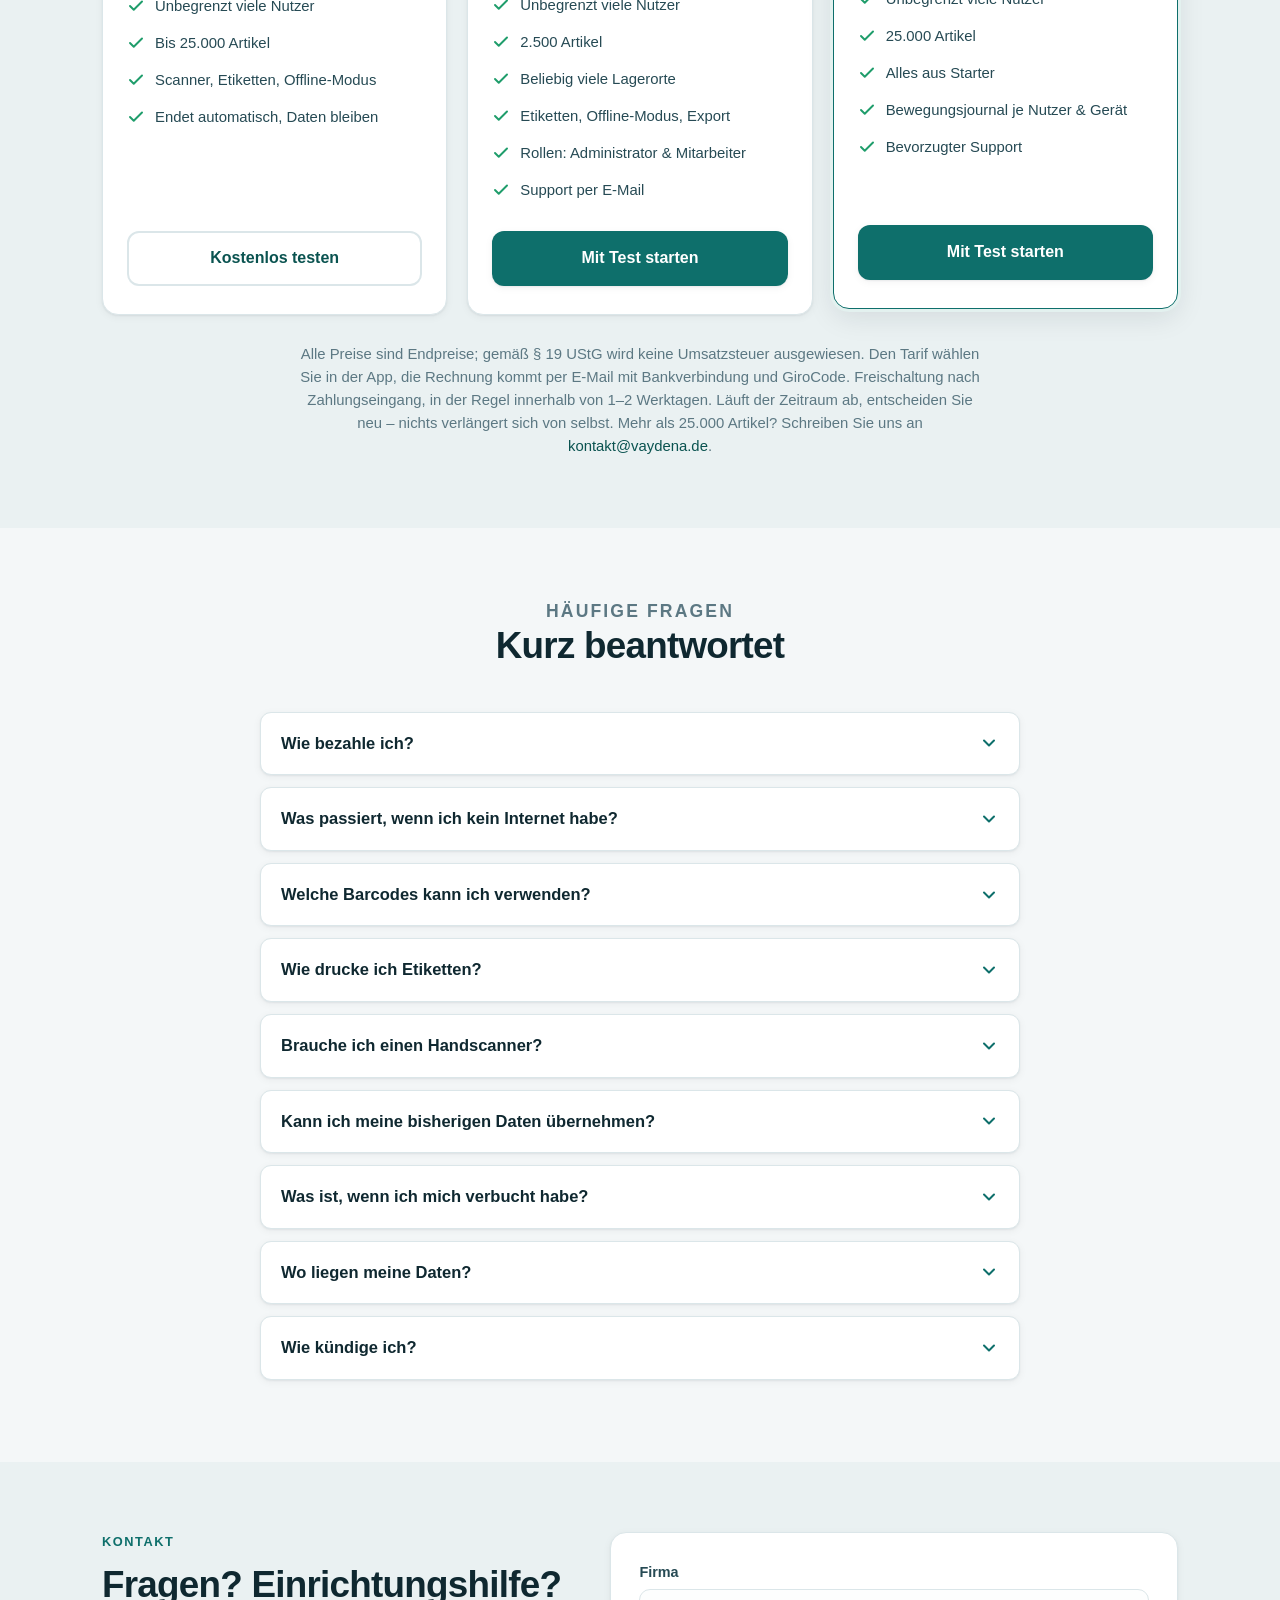
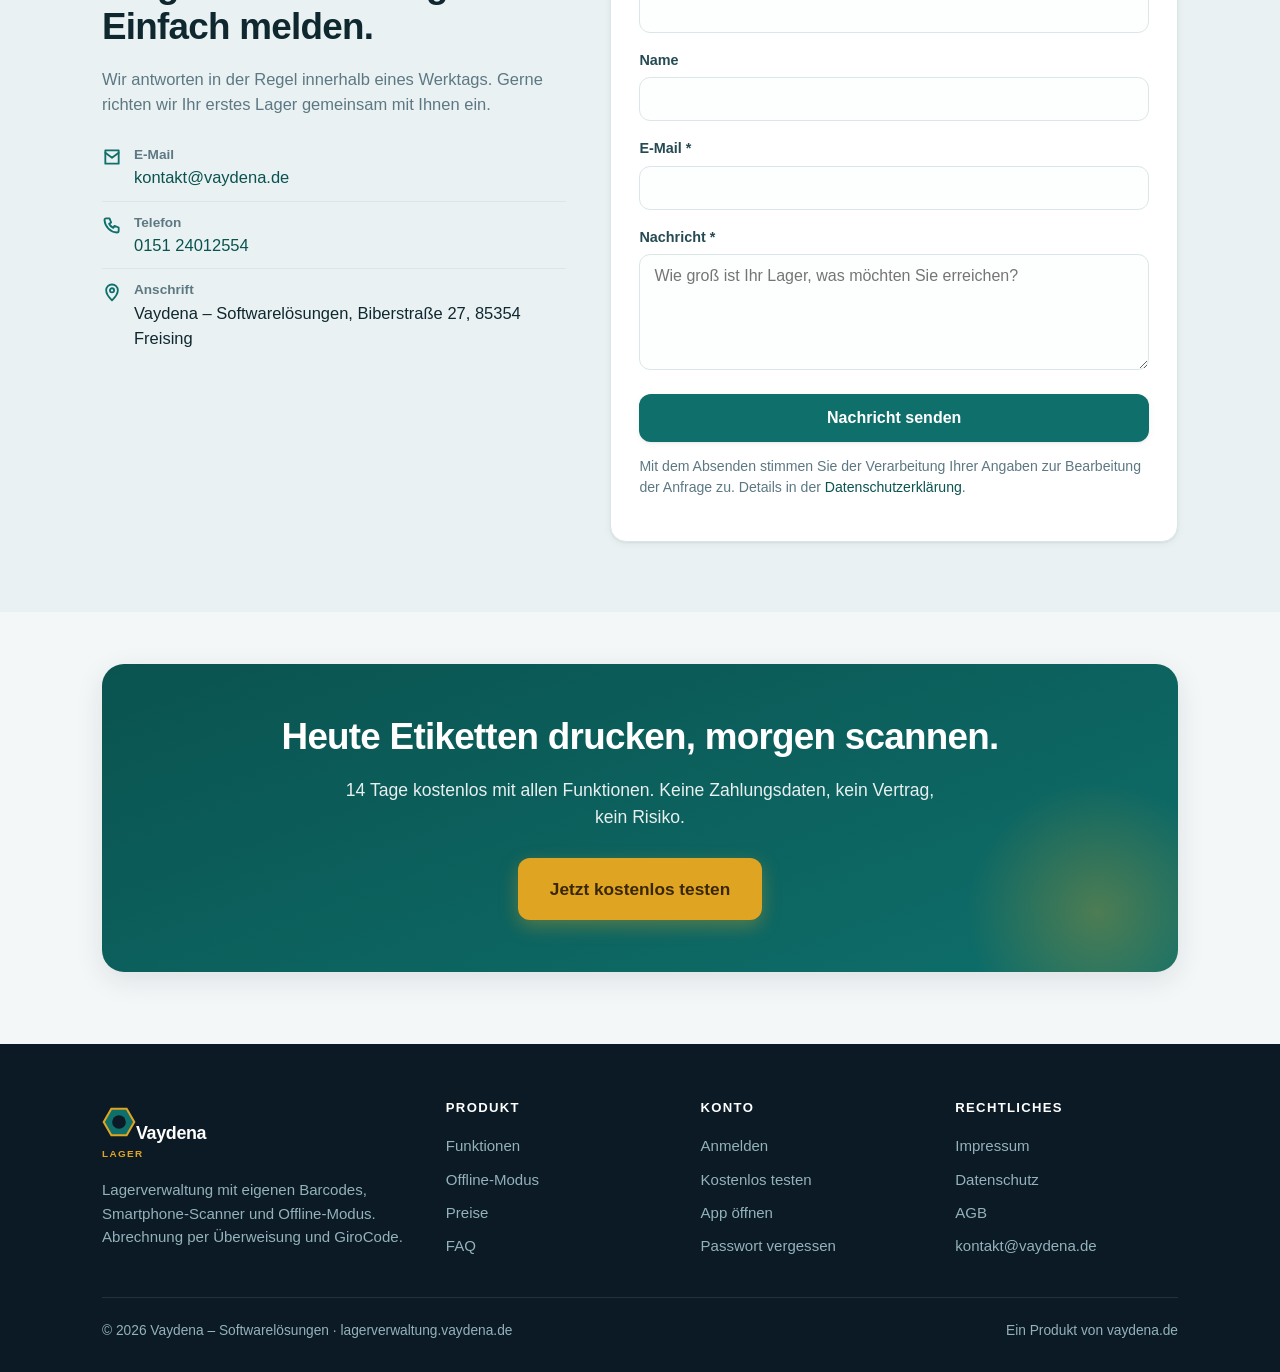
==== commit d50433ac: "Preise gesenkt: Starter 9 EUR (2.500 Artikel), Team 19 EUR (25.000 Artikel), ohne Nutzerlimit; Busin" ====
--- a/index.html
+++ b/index.html
@@ -8,7 +8,7 @@
 <link rel="canonical" href="https://lagerverwaltung.vaydena.de/">
 <meta property="og:type" content="website">
 <meta property="og:title" content="Vaydena Lager – Lagerverwaltung mit Smartphone-Scanner und Offline-Modus">
-<meta property="og:description" content="Eigene Barcodes drucken, per Smartphone scannen, offline buchen. Ab 19 € im Monat, Zahlung per Überweisung oder GiroCode.">
+<meta property="og:description" content="Eigene Barcodes drucken, per Smartphone scannen, offline buchen. Ab 9 € im Monat, Zahlung per Überweisung oder GiroCode.">
 <meta property="og:url" content="https://lagerverwaltung.vaydena.de/">
 <meta property="og:image" content="https://lagerverwaltung.vaydena.de/assets/icons/icon-512.png">
 <meta name="theme-color" content="#0b1a24">
@@ -82,7 +82,7 @@
   @media (max-width:900px){.contact{grid-template-columns:1fr}}
 </style>
 <script type="application/ld+json">
-{"@context":"https://schema.org","@type":"SoftwareApplication","name":"Vaydena Lager","applicationCategory":"BusinessApplication","operatingSystem":"Web, Android, iOS (Progressive Web App)","url":"https://lagerverwaltung.vaydena.de/","description":"Lagerverwaltung mit eigenen Barcodes, Smartphone-Scanner und Offline-Modus. Abrechnung per Überweisung und GiroCode.","offers":[{"@type":"Offer","name":"Starter","price":"19","priceCurrency":"EUR"},{"@type":"Offer","name":"Team","price":"49","priceCurrency":"EUR"},{"@type":"Offer","name":"Business","price":"99","priceCurrency":"EUR"}],"provider":{"@type":"Organization","name":"Vaydena – Softwarelösungen","url":"https://vaydena.de"}}
+{"@context":"https://schema.org","@type":"SoftwareApplication","name":"Vaydena Lager","applicationCategory":"BusinessApplication","operatingSystem":"Web, Android, iOS (Progressive Web App)","url":"https://lagerverwaltung.vaydena.de/","description":"Lagerverwaltung mit eigenen Barcodes, Smartphone-Scanner und Offline-Modus. Abrechnung per Überweisung und GiroCode.","offers":[{"@type":"Offer","name":"Starter","price":"9","priceCurrency":"EUR"},{"@type":"Offer","name":"Team","price":"19","priceCurrency":"EUR"}],"provider":{"@type":"Organization","name":"Vaydena – Softwarelösungen","url":"https://vaydena.de"}}
 </script>
 </head>
 <body>
@@ -275,8 +275,8 @@
         <div class="per">alle Funktionen, ohne Zahlungsdaten</div>
         <p class="desc">Zum Ausprobieren mit echten Artikeln und dem eigenen Team.</p>
         <ul>
-          <li><svg viewBox="0 0 24 24" fill="none" stroke="currentColor" stroke-width="2.6" stroke-linecap="round" stroke-linejoin="round"><path d="M20 6 9 17l-5-5"/></svg>Bis 10 Nutzer</li>
-          <li><svg viewBox="0 0 24 24" fill="none" stroke="currentColor" stroke-width="2.6" stroke-linecap="round" stroke-linejoin="round"><path d="M20 6 9 17l-5-5"/></svg>Bis 10.000 Artikel</li>
+          <li><svg viewBox="0 0 24 24" fill="none" stroke="currentColor" stroke-width="2.6" stroke-linecap="round" stroke-linejoin="round"><path d="M20 6 9 17l-5-5"/></svg>Unbegrenzt viele Nutzer</li>
+          <li><svg viewBox="0 0 24 24" fill="none" stroke="currentColor" stroke-width="2.6" stroke-linecap="round" stroke-linejoin="round"><path d="M20 6 9 17l-5-5"/></svg>Bis 25.000 Artikel</li>
           <li><svg viewBox="0 0 24 24" fill="none" stroke="currentColor" stroke-width="2.6" stroke-linecap="round" stroke-linejoin="round"><path d="M20 6 9 17l-5-5"/></svg>Scanner, Etiketten, Offline-Modus</li>
           <li><svg viewBox="0 0 24 24" fill="none" stroke="currentColor" stroke-width="2.6" stroke-linecap="round" stroke-linejoin="round"><path d="M20 6 9 17l-5-5"/></svg>Endet automatisch, Daten bleiben</li>
         </ul>
@@ -284,14 +284,15 @@
       </div>
       <div class="tier">
         <div class="tname">Starter</div>
-        <div class="price" data-m="19" data-j="190">19 €<small> / Monat</small></div>
-        <div class="per" data-per-m="im Voraus, monatlich neu entscheiden" data-per-j="im Voraus, entspricht 15,83 € / Monat">im Voraus, monatlich neu entscheiden</div>
-        <p class="desc">Für Einzelunternehmer und kleine Werkstätten.</p>
+        <div class="price" data-m="9" data-j="90">9 €<small> / Monat</small></div>
+        <div class="per" data-per-m="im Voraus, monatlich neu entscheiden" data-per-j="im Voraus, entspricht 7,50 € / Monat">im Voraus, monatlich neu entscheiden</div>
+        <p class="desc">Für kleine Betriebe und Werkstätten.</p>
         <ul>
-          <li><svg viewBox="0 0 24 24" fill="none" stroke="currentColor" stroke-width="2.6" stroke-linecap="round" stroke-linejoin="round"><path d="M20 6 9 17l-5-5"/></svg>2 Nutzer</li>
-          <li><svg viewBox="0 0 24 24" fill="none" stroke="currentColor" stroke-width="2.6" stroke-linecap="round" stroke-linejoin="round"><path d="M20 6 9 17l-5-5"/></svg>1.000 Artikel</li>
+          <li><svg viewBox="0 0 24 24" fill="none" stroke="currentColor" stroke-width="2.6" stroke-linecap="round" stroke-linejoin="round"><path d="M20 6 9 17l-5-5"/></svg>Unbegrenzt viele Nutzer</li>
+          <li><svg viewBox="0 0 24 24" fill="none" stroke="currentColor" stroke-width="2.6" stroke-linecap="round" stroke-linejoin="round"><path d="M20 6 9 17l-5-5"/></svg>2.500 Artikel</li>
           <li><svg viewBox="0 0 24 24" fill="none" stroke="currentColor" stroke-width="2.6" stroke-linecap="round" stroke-linejoin="round"><path d="M20 6 9 17l-5-5"/></svg>Beliebig viele Lagerorte</li>
           <li><svg viewBox="0 0 24 24" fill="none" stroke="currentColor" stroke-width="2.6" stroke-linecap="round" stroke-linejoin="round"><path d="M20 6 9 17l-5-5"/></svg>Etiketten, Offline-Modus, Export</li>
+          <li><svg viewBox="0 0 24 24" fill="none" stroke="currentColor" stroke-width="2.6" stroke-linecap="round" stroke-linejoin="round"><path d="M20 6 9 17l-5-5"/></svg>Rollen: Administrator &amp; Mitarbeiter</li>
           <li><svg viewBox="0 0 24 24" fill="none" stroke="currentColor" stroke-width="2.6" stroke-linecap="round" stroke-linejoin="round"><path d="M20 6 9 17l-5-5"/></svg>Support per E-Mail</li>
         </ul>
         <a class="btn primary block" href="registrieren.html">Mit Test starten</a>
@@ -299,34 +300,20 @@
       <div class="tier pop">
         <div class="badge">Beliebt</div>
         <div class="tname">Team</div>
-        <div class="price" data-m="49" data-j="490">49 €<small> / Monat</small></div>
-        <div class="per" data-per-m="im Voraus, monatlich neu entscheiden" data-per-j="im Voraus, entspricht 40,83 € / Monat">im Voraus, monatlich neu entscheiden</div>
-        <p class="desc">Für Betriebe mit mehreren Mitarbeitern und Fahrzeugen.</p>
+        <div class="price" data-m="19" data-j="190">19 €<small> / Monat</small></div>
+        <div class="per" data-per-m="im Voraus, monatlich neu entscheiden" data-per-j="im Voraus, entspricht 15,83 € / Monat">im Voraus, monatlich neu entscheiden</div>
+        <p class="desc">Für Betriebe mit größerem Sortiment.</p>
         <ul>
-          <li><svg viewBox="0 0 24 24" fill="none" stroke="currentColor" stroke-width="2.6" stroke-linecap="round" stroke-linejoin="round"><path d="M20 6 9 17l-5-5"/></svg>10 Nutzer</li>
-          <li><svg viewBox="0 0 24 24" fill="none" stroke="currentColor" stroke-width="2.6" stroke-linecap="round" stroke-linejoin="round"><path d="M20 6 9 17l-5-5"/></svg>10.000 Artikel</li>
-          <li><svg viewBox="0 0 24 24" fill="none" stroke="currentColor" stroke-width="2.6" stroke-linecap="round" stroke-linejoin="round"><path d="M20 6 9 17l-5-5"/></svg>Rollen: Administrator &amp; Mitarbeiter</li>
+          <li><svg viewBox="0 0 24 24" fill="none" stroke="currentColor" stroke-width="2.6" stroke-linecap="round" stroke-linejoin="round"><path d="M20 6 9 17l-5-5"/></svg>Unbegrenzt viele Nutzer</li>
+          <li><svg viewBox="0 0 24 24" fill="none" stroke="currentColor" stroke-width="2.6" stroke-linecap="round" stroke-linejoin="round"><path d="M20 6 9 17l-5-5"/></svg>25.000 Artikel</li>
+          <li><svg viewBox="0 0 24 24" fill="none" stroke="currentColor" stroke-width="2.6" stroke-linecap="round" stroke-linejoin="round"><path d="M20 6 9 17l-5-5"/></svg>Alles aus Starter</li>
           <li><svg viewBox="0 0 24 24" fill="none" stroke="currentColor" stroke-width="2.6" stroke-linecap="round" stroke-linejoin="round"><path d="M20 6 9 17l-5-5"/></svg>Bewegungsjournal je Nutzer &amp; Gerät</li>
           <li><svg viewBox="0 0 24 24" fill="none" stroke="currentColor" stroke-width="2.6" stroke-linecap="round" stroke-linejoin="round"><path d="M20 6 9 17l-5-5"/></svg>Bevorzugter Support</li>
         </ul>
         <a class="btn primary block" href="registrieren.html">Mit Test starten</a>
       </div>
-      <div class="tier">
-        <div class="tname">Business</div>
-        <div class="price" data-m="99" data-j="990">99 €<small> / Monat</small></div>
-        <div class="per" data-per-m="im Voraus, monatlich neu entscheiden" data-per-j="im Voraus, entspricht 82,50 € / Monat">im Voraus, monatlich neu entscheiden</div>
-        <p class="desc">Für größere Lager und mehrere Standorte.</p>
-        <ul>
-          <li><svg viewBox="0 0 24 24" fill="none" stroke="currentColor" stroke-width="2.6" stroke-linecap="round" stroke-linejoin="round"><path d="M20 6 9 17l-5-5"/></svg>30 Nutzer</li>
-          <li><svg viewBox="0 0 24 24" fill="none" stroke="currentColor" stroke-width="2.6" stroke-linecap="round" stroke-linejoin="round"><path d="M20 6 9 17l-5-5"/></svg>Artikel ohne praktische Grenze</li>
-          <li><svg viewBox="0 0 24 24" fill="none" stroke="currentColor" stroke-width="2.6" stroke-linecap="round" stroke-linejoin="round"><path d="M20 6 9 17l-5-5"/></svg>Alles aus Team</li>
-          <li><svg viewBox="0 0 24 24" fill="none" stroke="currentColor" stroke-width="2.6" stroke-linecap="round" stroke-linejoin="round"><path d="M20 6 9 17l-5-5"/></svg>Persönliche Einrichtungshilfe</li>
-          <li><svg viewBox="0 0 24 24" fill="none" stroke="currentColor" stroke-width="2.6" stroke-linecap="round" stroke-linejoin="round"><path d="M20 6 9 17l-5-5"/></svg>Support per Telefon</li>
-        </ul>
-        <a class="btn primary block" href="registrieren.html">Mit Test starten</a>
-      </div>
-    </div>
-    <p class="pricenote">Alle Preise sind Endpreise; gemäß § 19 UStG wird keine Umsatzsteuer ausgewiesen. Den Tarif wählen Sie in der App, die Rechnung kommt per E-Mail mit Bankverbindung und GiroCode. Freischaltung nach Zahlungseingang, in der Regel innerhalb von 1–2 Werktagen. Läuft der Zeitraum ab, entscheiden Sie neu – nichts verlängert sich von selbst.</p>
+    </div>
+    <p class="pricenote">Alle Preise sind Endpreise; gemäß § 19 UStG wird keine Umsatzsteuer ausgewiesen. Den Tarif wählen Sie in der App, die Rechnung kommt per E-Mail mit Bankverbindung und GiroCode. Freischaltung nach Zahlungseingang, in der Regel innerhalb von 1–2 Werktagen. Läuft der Zeitraum ab, entscheiden Sie neu – nichts verlängert sich von selbst. Mehr als 25.000 Artikel? Schreiben Sie uns an <a href="mailto:kontakt@vaydena.de">kontakt@vaydena.de</a>.</p>
   </div>
 </section>
 
--- a/assets/app.css
+++ b/assets/app.css
@@ -148,7 +148,7 @@
   font-weight:700;padding:5px 11px;border-radius:999px;border:1px solid var(--line)}
 
 /* ---------- Preis-Tarife ---------- */
-.tiers{display:grid;grid-template-columns:repeat(4,1fr);gap:20px;align-items:stretch}
+.tiers{display:grid;grid-template-columns:repeat(3,1fr);gap:20px;align-items:stretch}
 .tier{background:var(--surface);border:1px solid var(--line);border-radius:var(--radius);padding:28px 24px;
   display:flex;flex-direction:column;box-shadow:var(--shadow-s);position:relative}
 .tier.pop{border-color:var(--primary);box-shadow:0 0 0 3px var(--primary-l),var(--shadow-m);transform:translateY(-6px)}
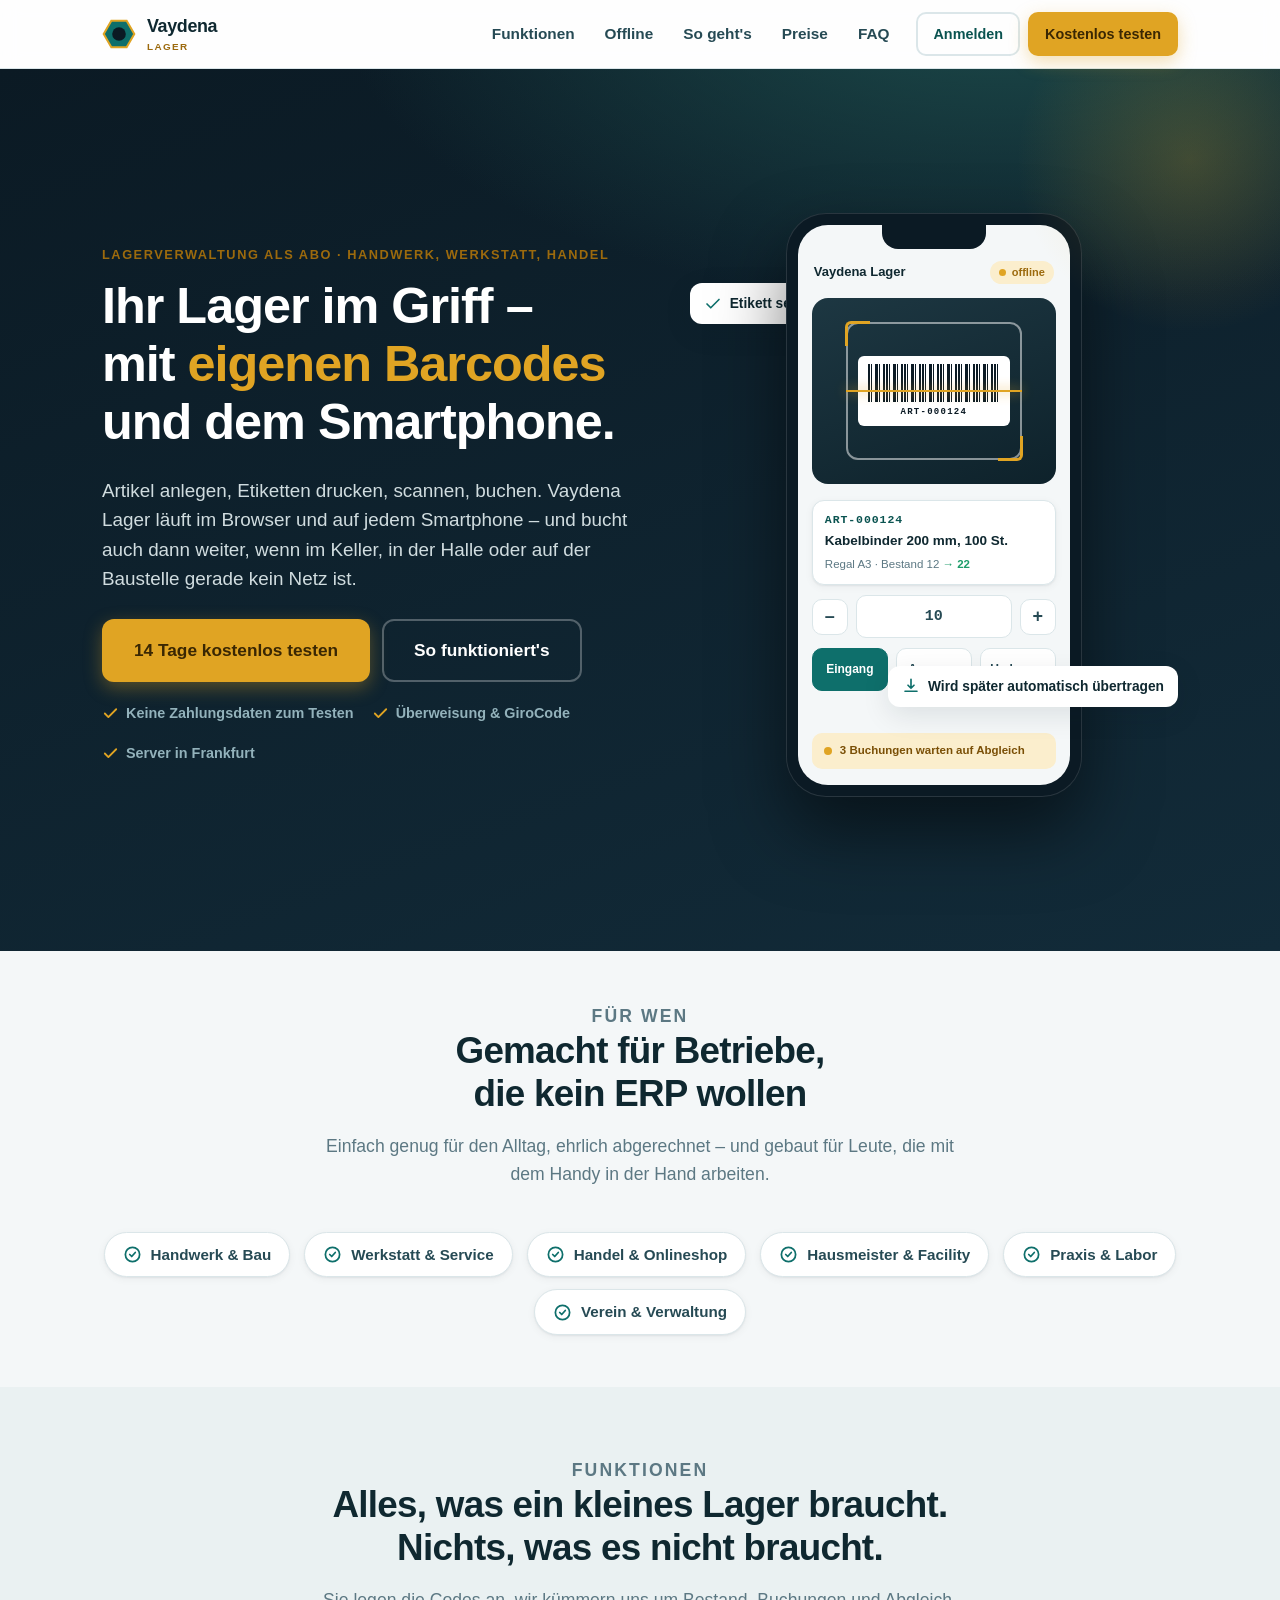
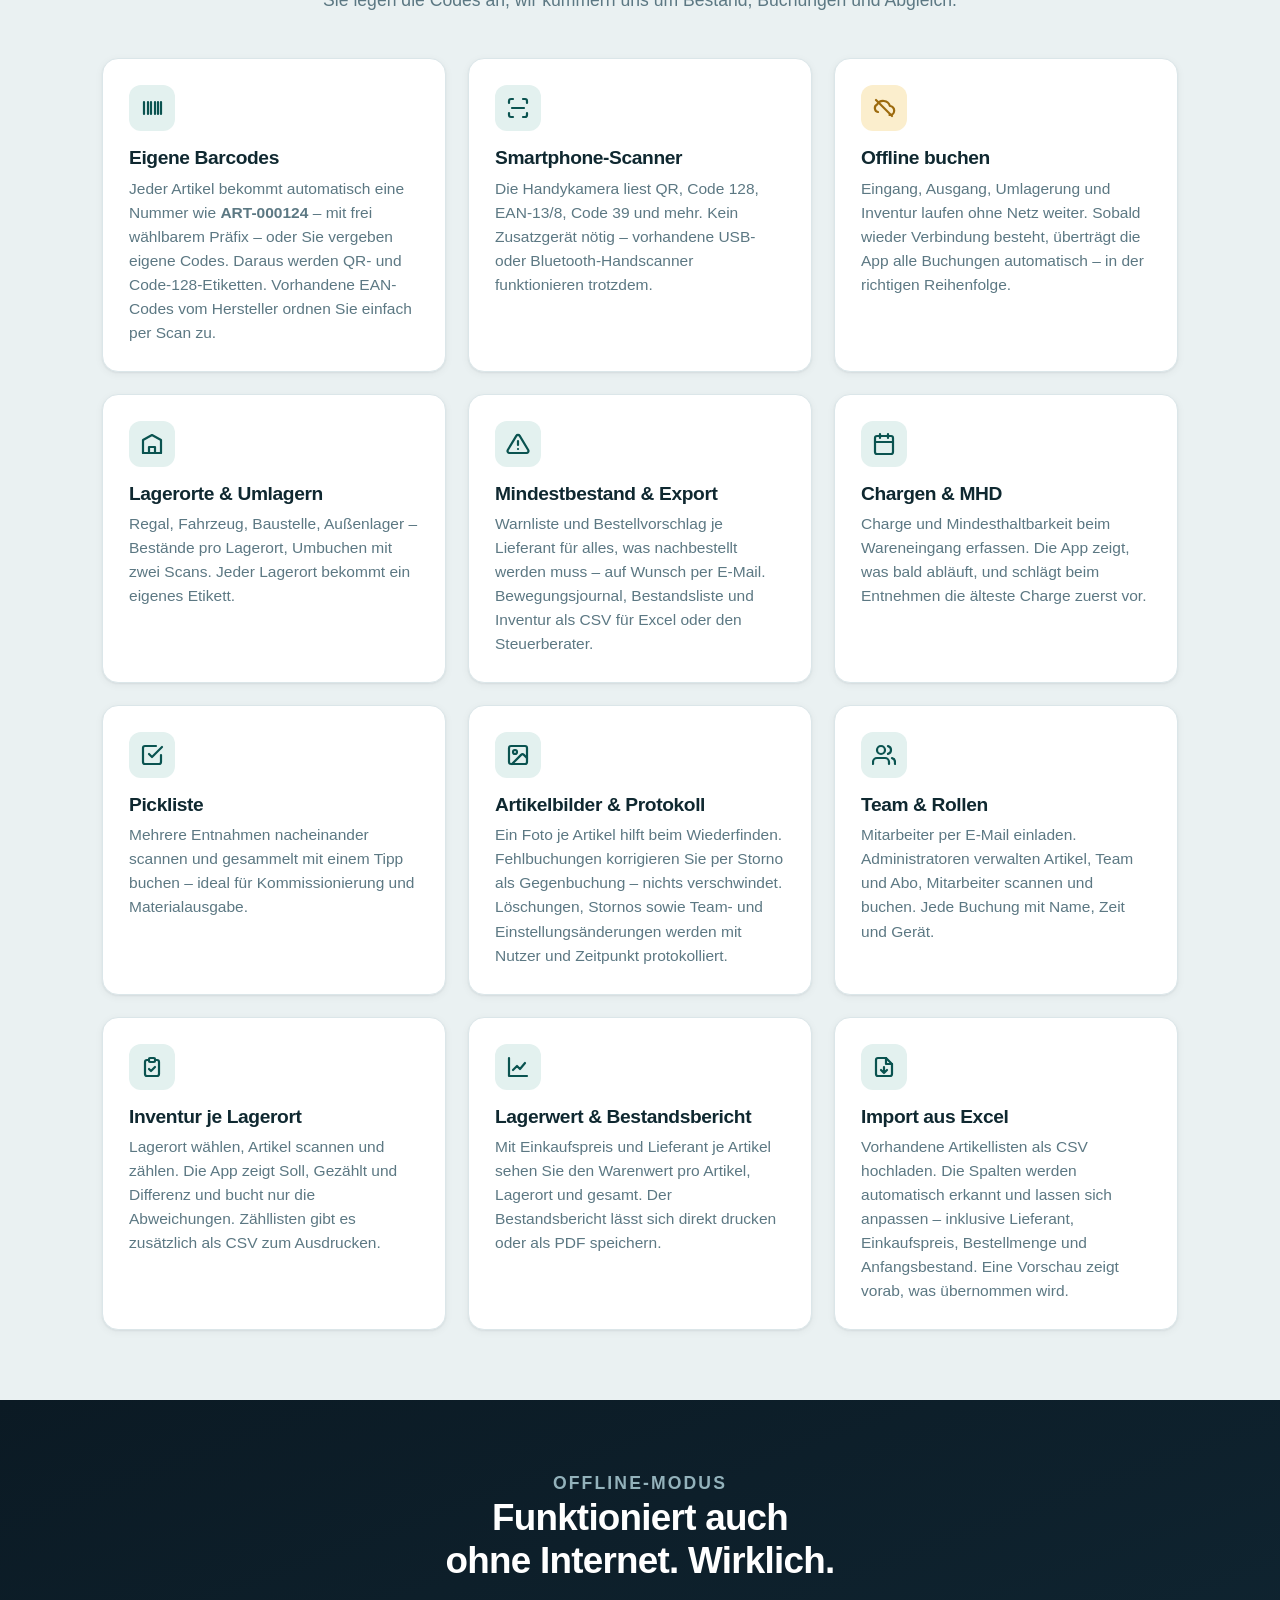
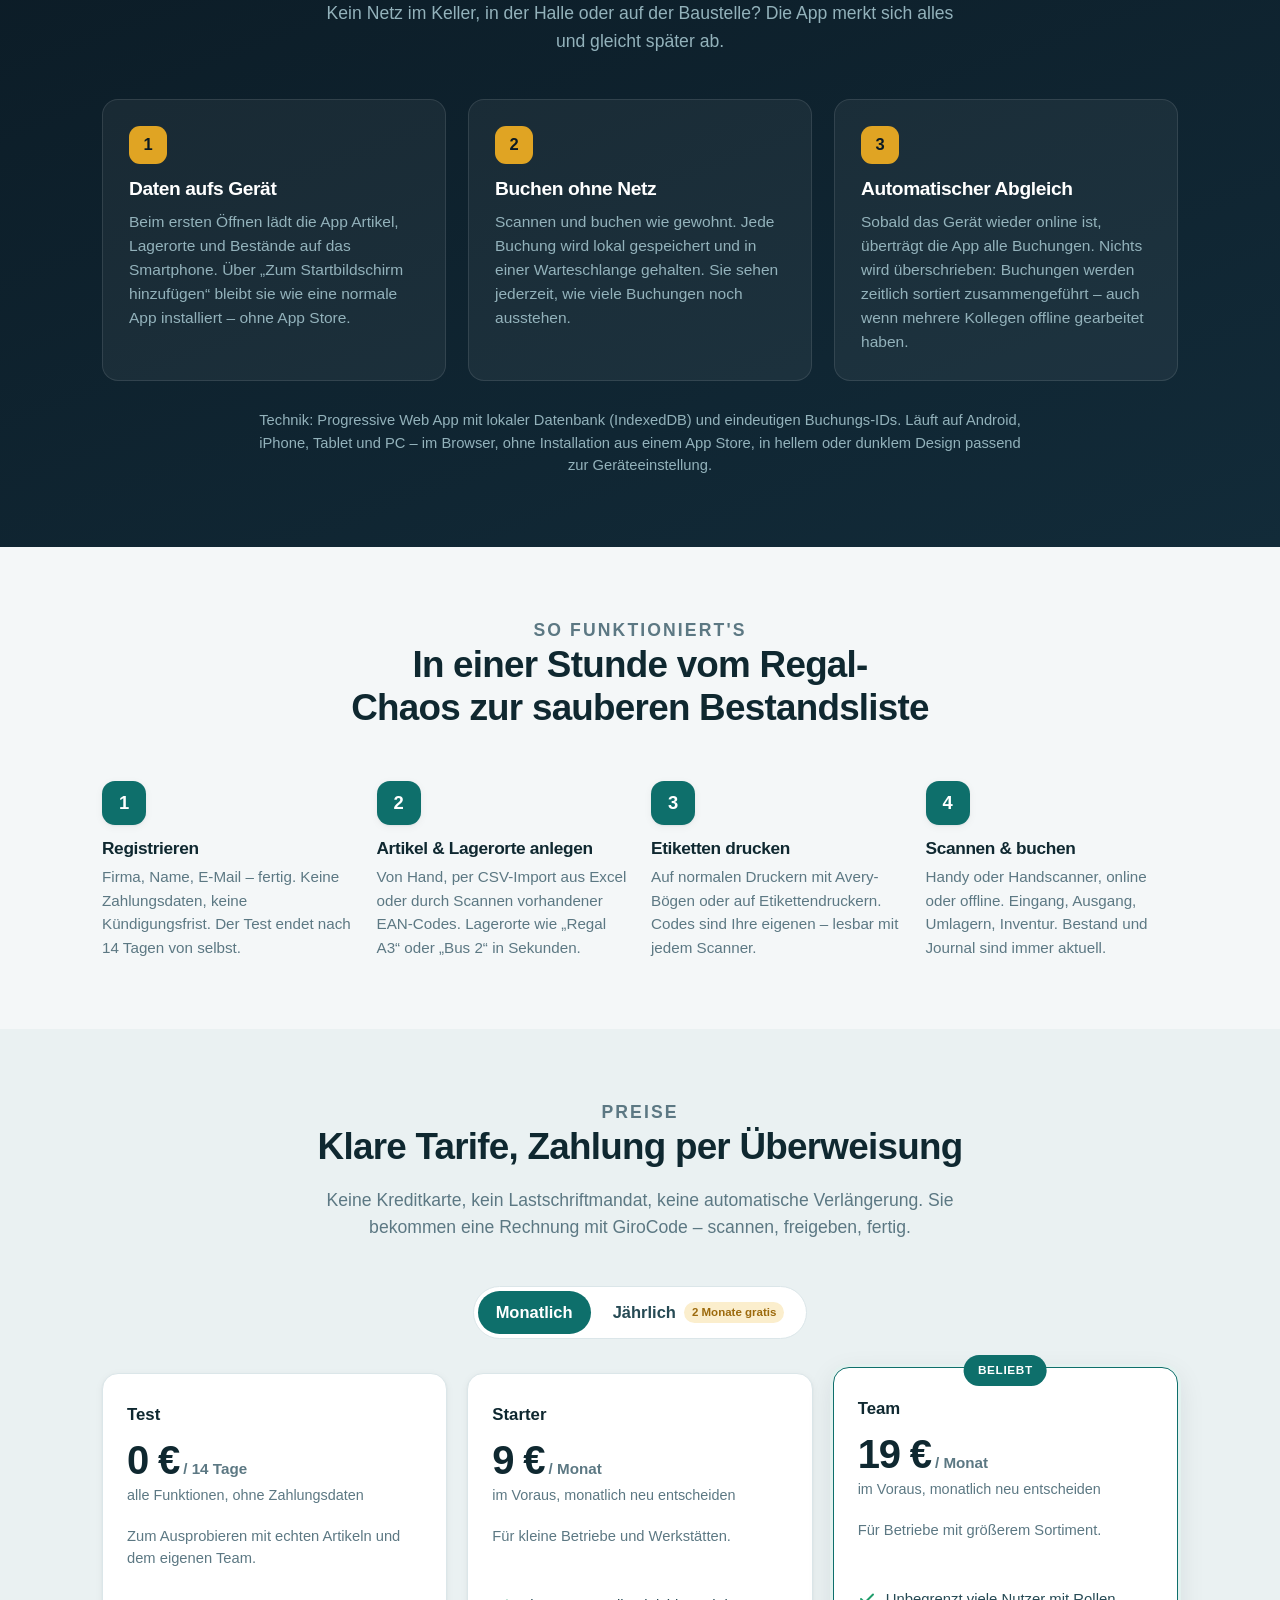
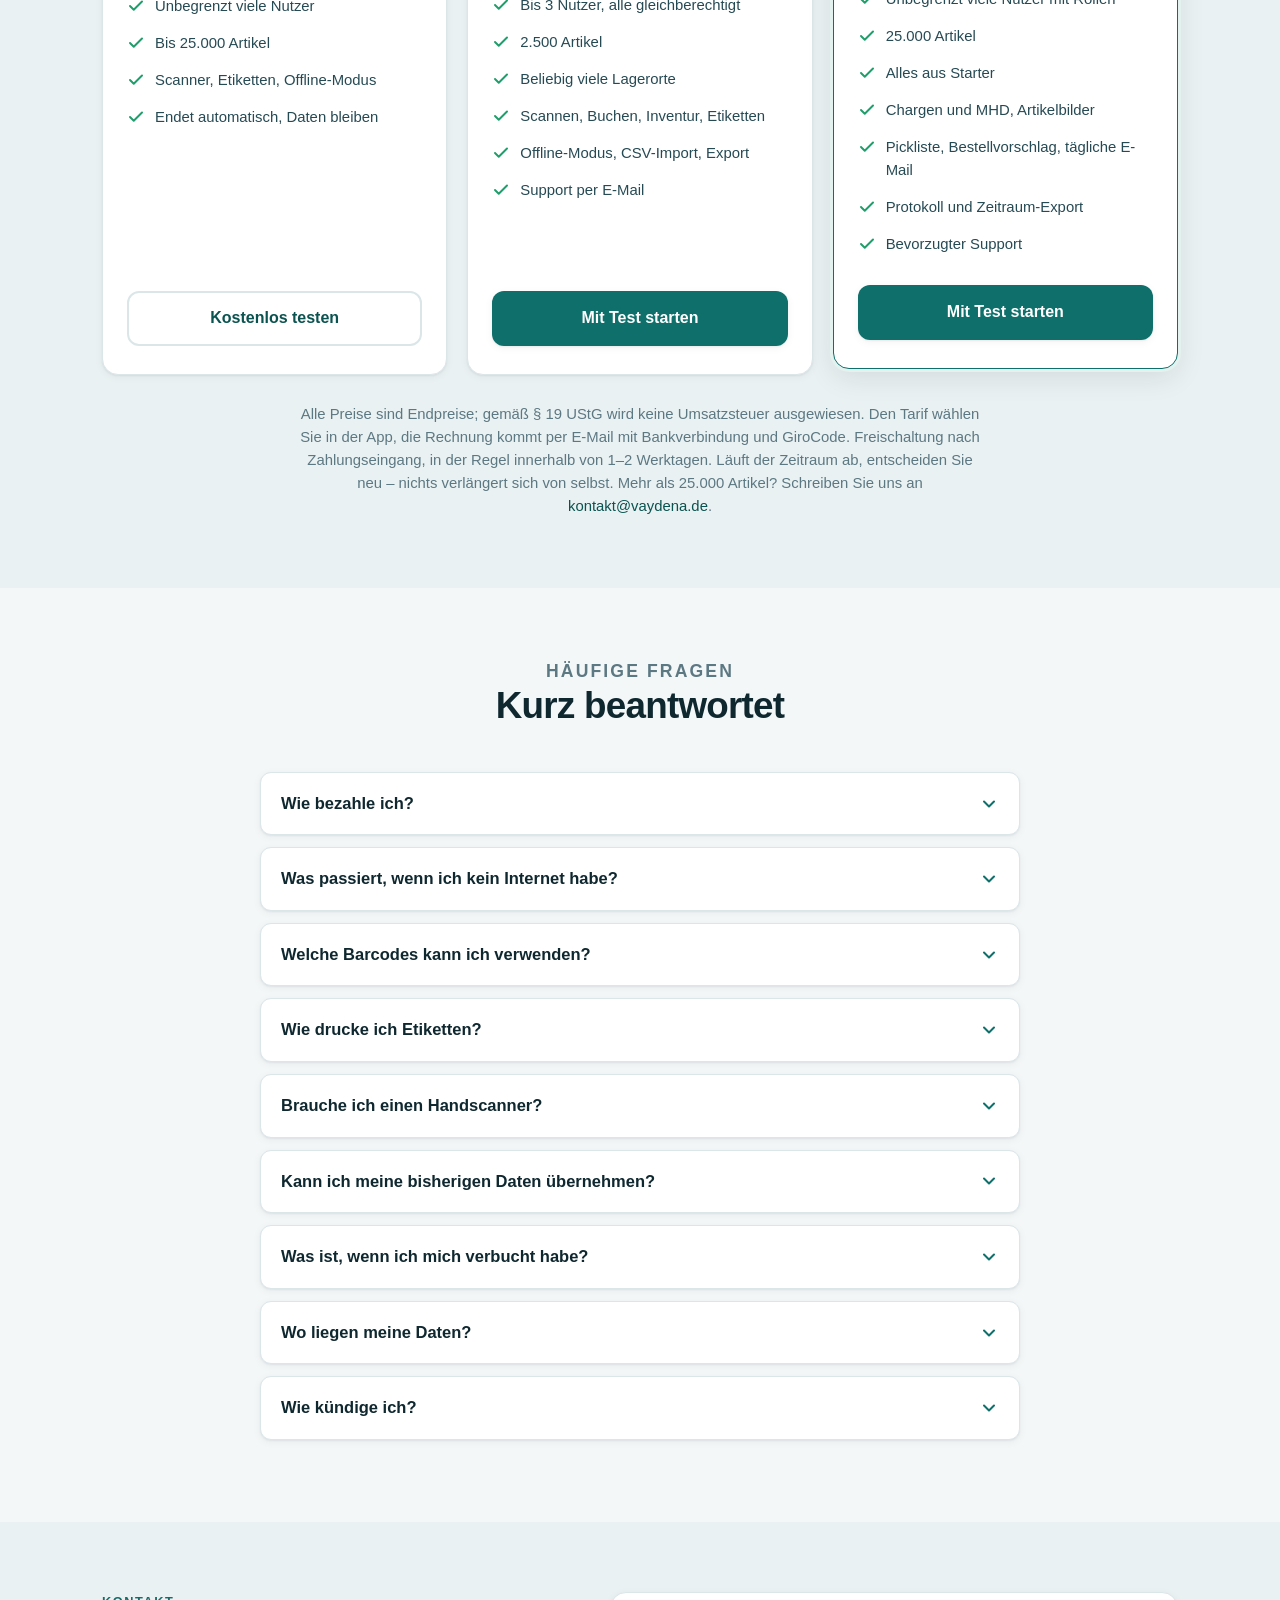
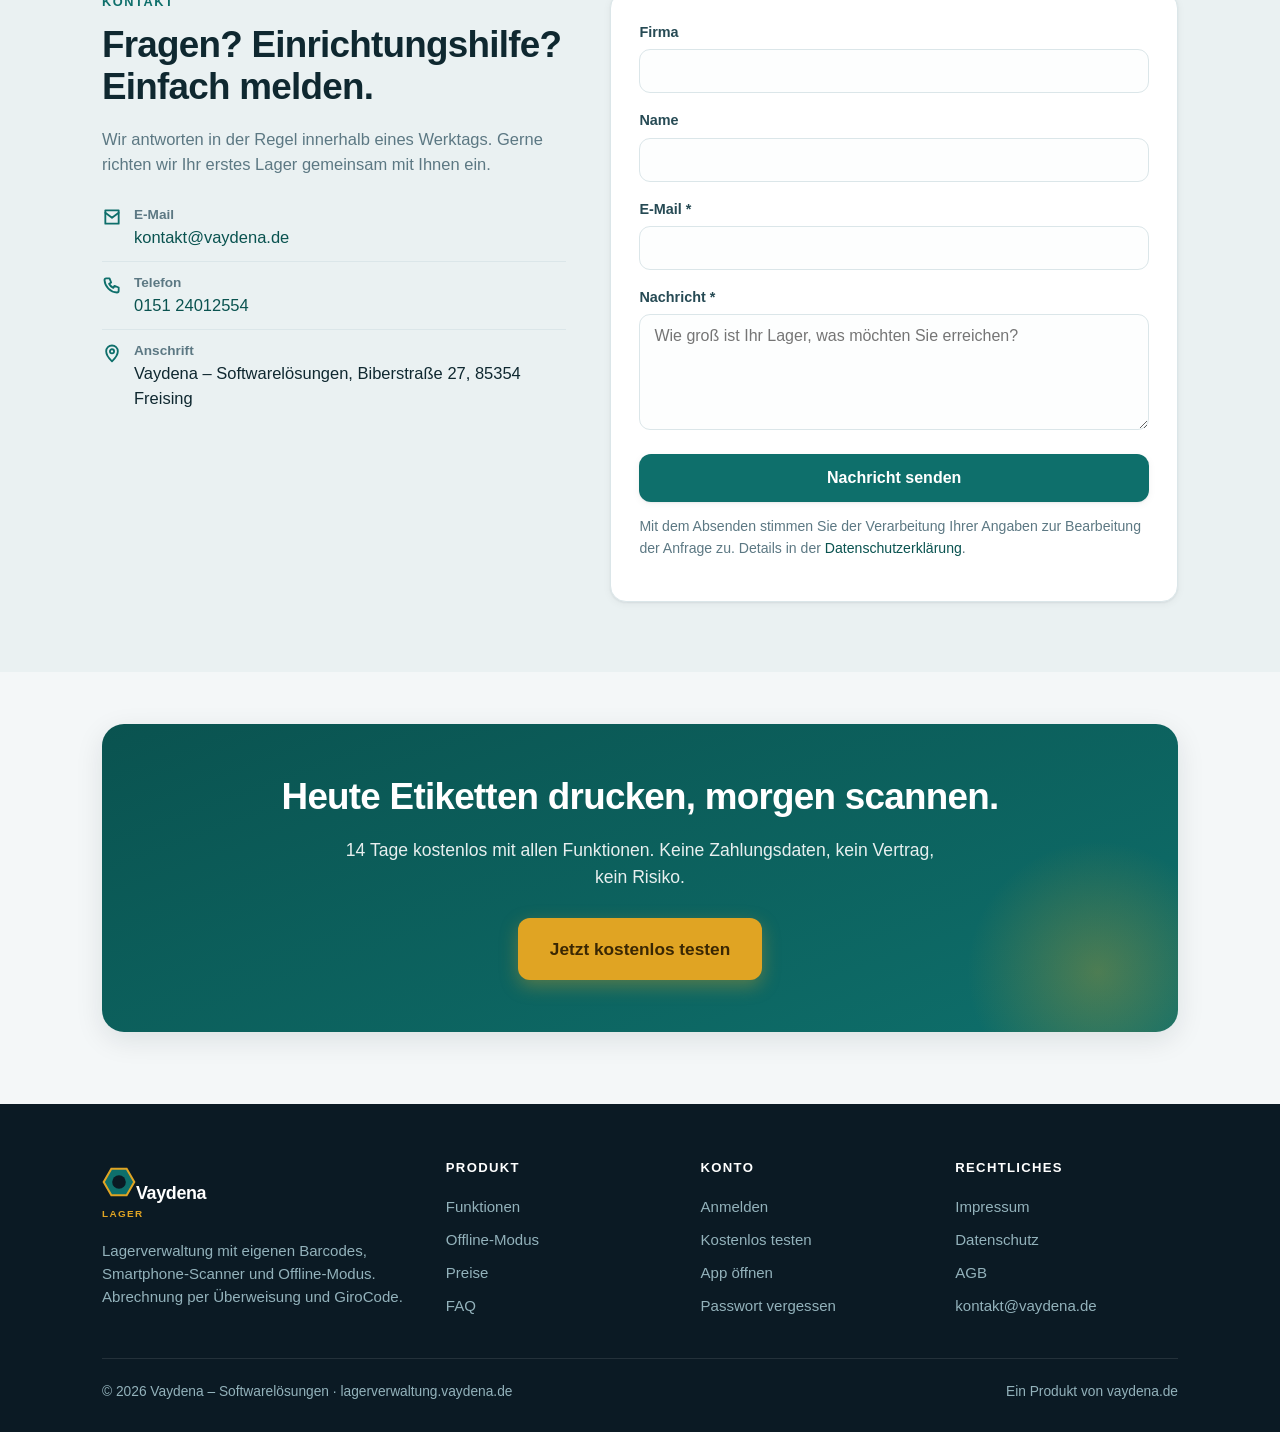
==== commit 6efe4d10: "v1.2: Tarif-Funktionen – Starter ohne Rollen/Protokoll/Chargen/Pickliste/Bestellvorschlag/Zeitraum-E" ====
--- a/index.html
+++ b/index.html
@@ -14,7 +14,7 @@
 <meta name="theme-color" content="#0b1a24">
 <link rel="icon" href="assets/icons/favicon-32.png" sizes="32x32">
 <link rel="apple-touch-icon" href="assets/icons/apple-touch-icon.png">
-<link rel="stylesheet" href="assets/app.css">
+<link rel="stylesheet" href="assets/app.css?v=20261001">
 <style>
   /* Hero-Visual: Smartphone mit Scanner */
   .hero-visual{position:relative;display:flex;justify-content:center;align-items:center;min-height:560px}
@@ -288,11 +288,11 @@
         <div class="per" data-per-m="im Voraus, monatlich neu entscheiden" data-per-j="im Voraus, entspricht 7,50 € / Monat">im Voraus, monatlich neu entscheiden</div>
         <p class="desc">Für kleine Betriebe und Werkstätten.</p>
         <ul>
-          <li><svg viewBox="0 0 24 24" fill="none" stroke="currentColor" stroke-width="2.6" stroke-linecap="round" stroke-linejoin="round"><path d="M20 6 9 17l-5-5"/></svg>Unbegrenzt viele Nutzer</li>
+          <li><svg viewBox="0 0 24 24" fill="none" stroke="currentColor" stroke-width="2.6" stroke-linecap="round" stroke-linejoin="round"><path d="M20 6 9 17l-5-5"/></svg>Bis 3 Nutzer, alle gleichberechtigt</li>
           <li><svg viewBox="0 0 24 24" fill="none" stroke="currentColor" stroke-width="2.6" stroke-linecap="round" stroke-linejoin="round"><path d="M20 6 9 17l-5-5"/></svg>2.500 Artikel</li>
           <li><svg viewBox="0 0 24 24" fill="none" stroke="currentColor" stroke-width="2.6" stroke-linecap="round" stroke-linejoin="round"><path d="M20 6 9 17l-5-5"/></svg>Beliebig viele Lagerorte</li>
-          <li><svg viewBox="0 0 24 24" fill="none" stroke="currentColor" stroke-width="2.6" stroke-linecap="round" stroke-linejoin="round"><path d="M20 6 9 17l-5-5"/></svg>Etiketten, Offline-Modus, Export</li>
-          <li><svg viewBox="0 0 24 24" fill="none" stroke="currentColor" stroke-width="2.6" stroke-linecap="round" stroke-linejoin="round"><path d="M20 6 9 17l-5-5"/></svg>Rollen: Administrator &amp; Mitarbeiter</li>
+          <li><svg viewBox="0 0 24 24" fill="none" stroke="currentColor" stroke-width="2.6" stroke-linecap="round" stroke-linejoin="round"><path d="M20 6 9 17l-5-5"/></svg>Scannen, Buchen, Inventur, Etiketten</li>
+          <li><svg viewBox="0 0 24 24" fill="none" stroke="currentColor" stroke-width="2.6" stroke-linecap="round" stroke-linejoin="round"><path d="M20 6 9 17l-5-5"/></svg>Offline-Modus, CSV-Import, Export</li>
           <li><svg viewBox="0 0 24 24" fill="none" stroke="currentColor" stroke-width="2.6" stroke-linecap="round" stroke-linejoin="round"><path d="M20 6 9 17l-5-5"/></svg>Support per E-Mail</li>
         </ul>
         <a class="btn primary block" href="registrieren.html">Mit Test starten</a>
@@ -304,10 +304,12 @@
         <div class="per" data-per-m="im Voraus, monatlich neu entscheiden" data-per-j="im Voraus, entspricht 15,83 € / Monat">im Voraus, monatlich neu entscheiden</div>
         <p class="desc">Für Betriebe mit größerem Sortiment.</p>
         <ul>
-          <li><svg viewBox="0 0 24 24" fill="none" stroke="currentColor" stroke-width="2.6" stroke-linecap="round" stroke-linejoin="round"><path d="M20 6 9 17l-5-5"/></svg>Unbegrenzt viele Nutzer</li>
+          <li><svg viewBox="0 0 24 24" fill="none" stroke="currentColor" stroke-width="2.6" stroke-linecap="round" stroke-linejoin="round"><path d="M20 6 9 17l-5-5"/></svg>Unbegrenzt viele Nutzer mit Rollen</li>
           <li><svg viewBox="0 0 24 24" fill="none" stroke="currentColor" stroke-width="2.6" stroke-linecap="round" stroke-linejoin="round"><path d="M20 6 9 17l-5-5"/></svg>25.000 Artikel</li>
           <li><svg viewBox="0 0 24 24" fill="none" stroke="currentColor" stroke-width="2.6" stroke-linecap="round" stroke-linejoin="round"><path d="M20 6 9 17l-5-5"/></svg>Alles aus Starter</li>
-          <li><svg viewBox="0 0 24 24" fill="none" stroke="currentColor" stroke-width="2.6" stroke-linecap="round" stroke-linejoin="round"><path d="M20 6 9 17l-5-5"/></svg>Bewegungsjournal je Nutzer &amp; Gerät</li>
+          <li><svg viewBox="0 0 24 24" fill="none" stroke="currentColor" stroke-width="2.6" stroke-linecap="round" stroke-linejoin="round"><path d="M20 6 9 17l-5-5"/></svg>Chargen und MHD, Artikelbilder</li>
+          <li><svg viewBox="0 0 24 24" fill="none" stroke="currentColor" stroke-width="2.6" stroke-linecap="round" stroke-linejoin="round"><path d="M20 6 9 17l-5-5"/></svg>Pickliste, Bestellvorschlag, tägliche E-Mail</li>
+          <li><svg viewBox="0 0 24 24" fill="none" stroke="currentColor" stroke-width="2.6" stroke-linecap="round" stroke-linejoin="round"><path d="M20 6 9 17l-5-5"/></svg>Protokoll und Zeitraum-Export</li>
           <li><svg viewBox="0 0 24 24" fill="none" stroke="currentColor" stroke-width="2.6" stroke-linecap="round" stroke-linejoin="round"><path d="M20 6 9 17l-5-5"/></svg>Bevorzugter Support</li>
         </ul>
         <a class="btn primary block" href="registrieren.html">Mit Test starten</a>
